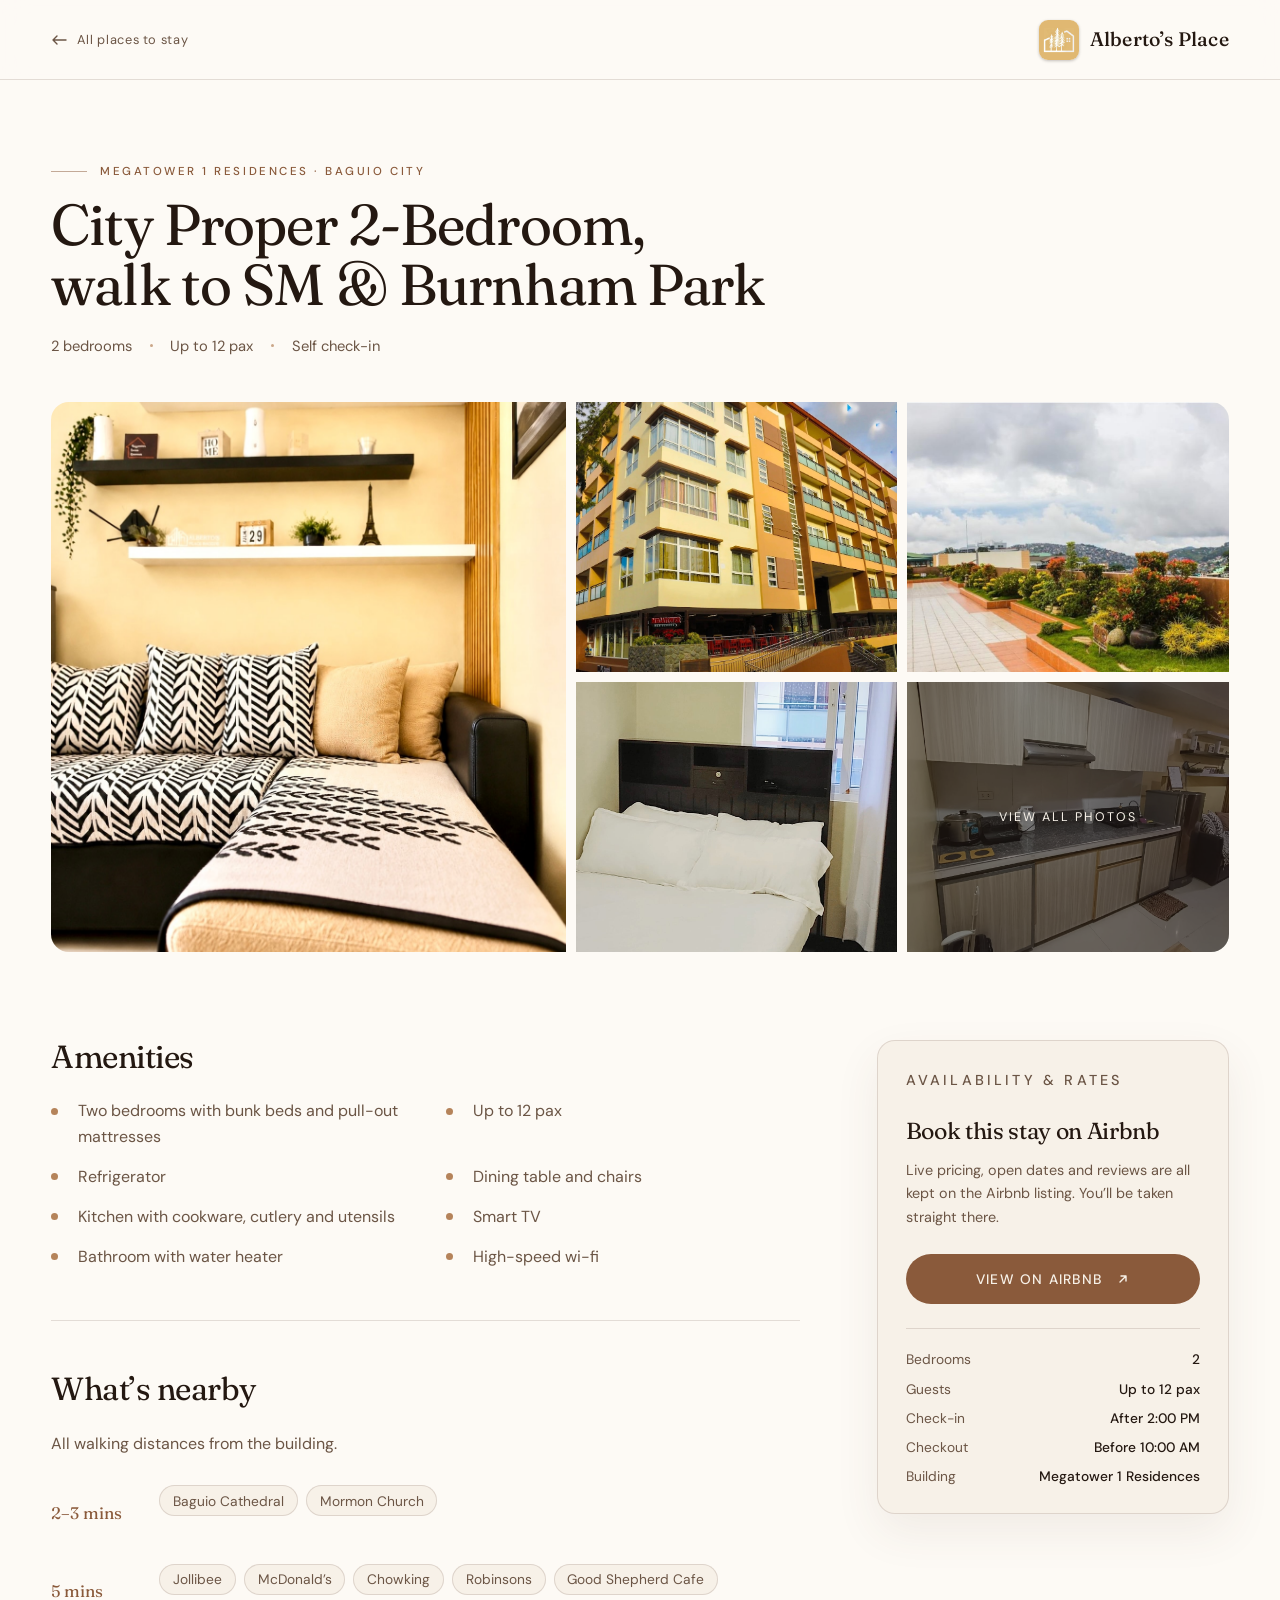
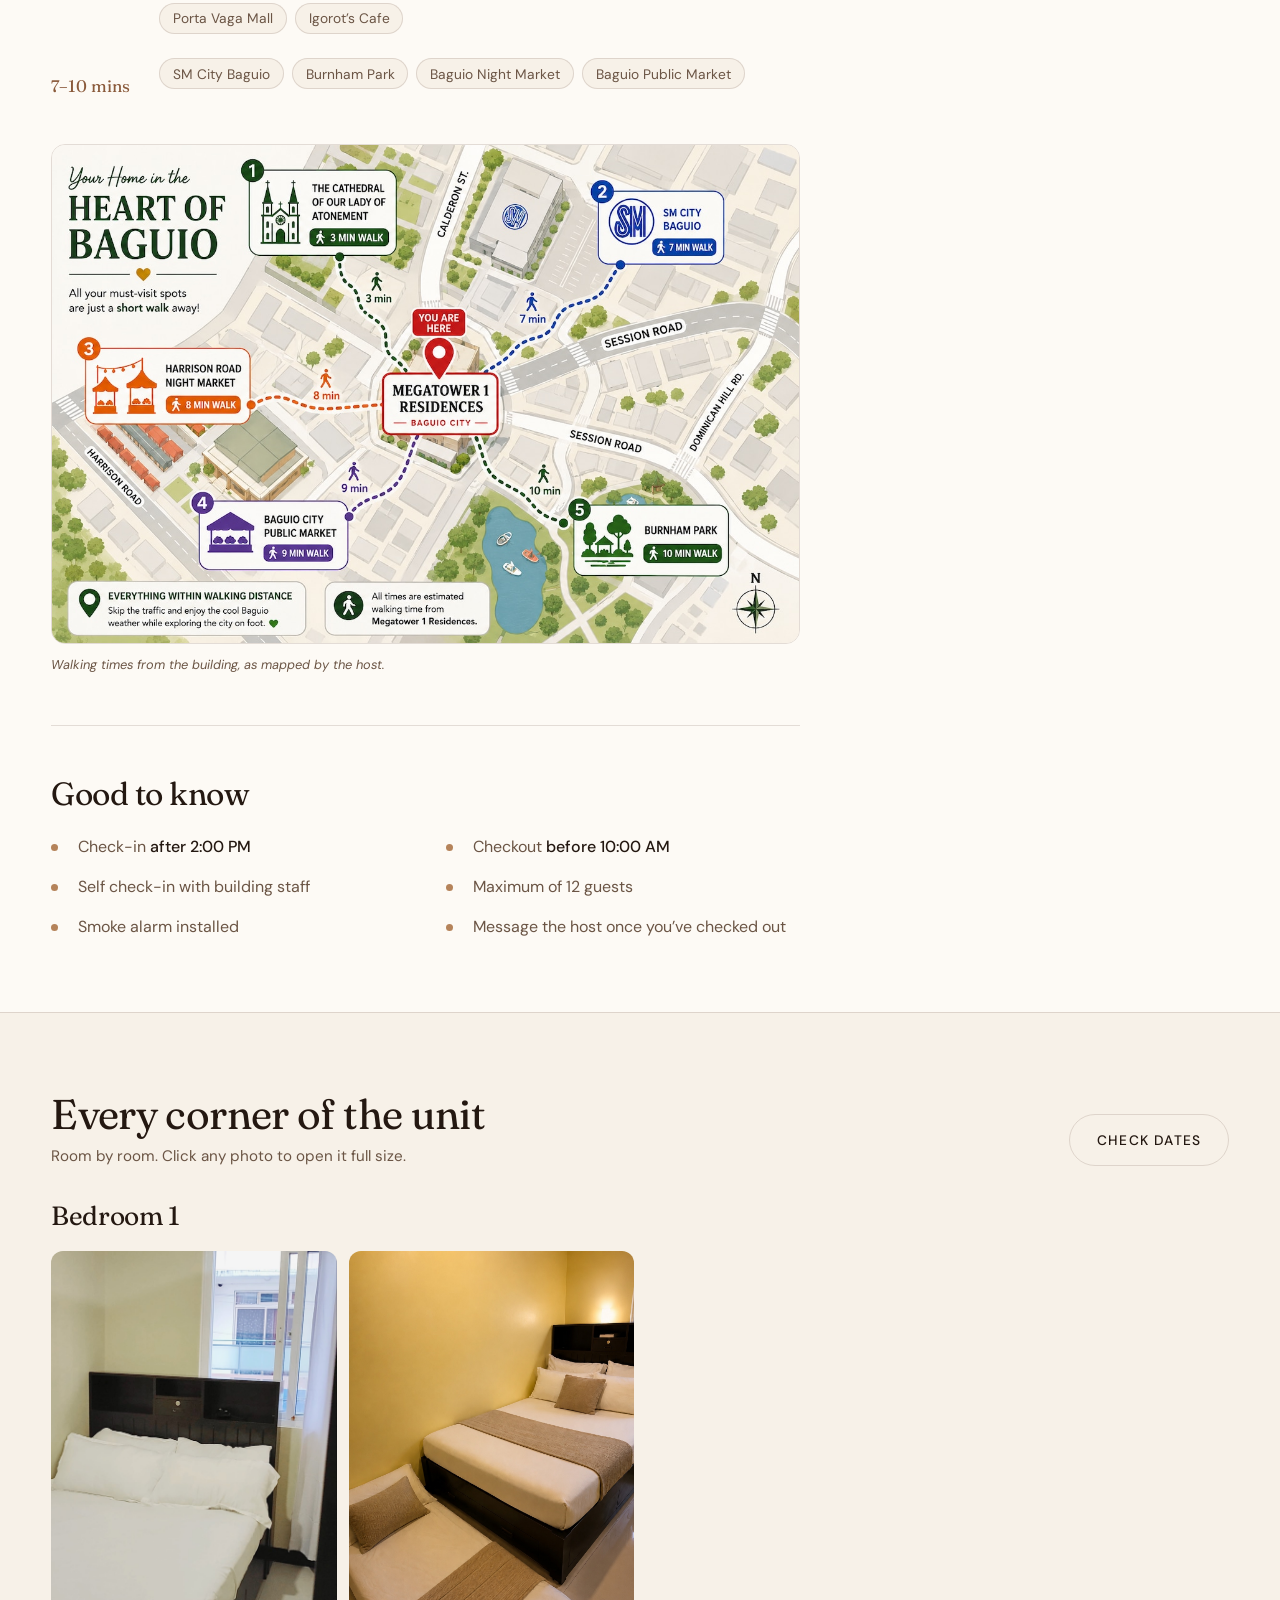
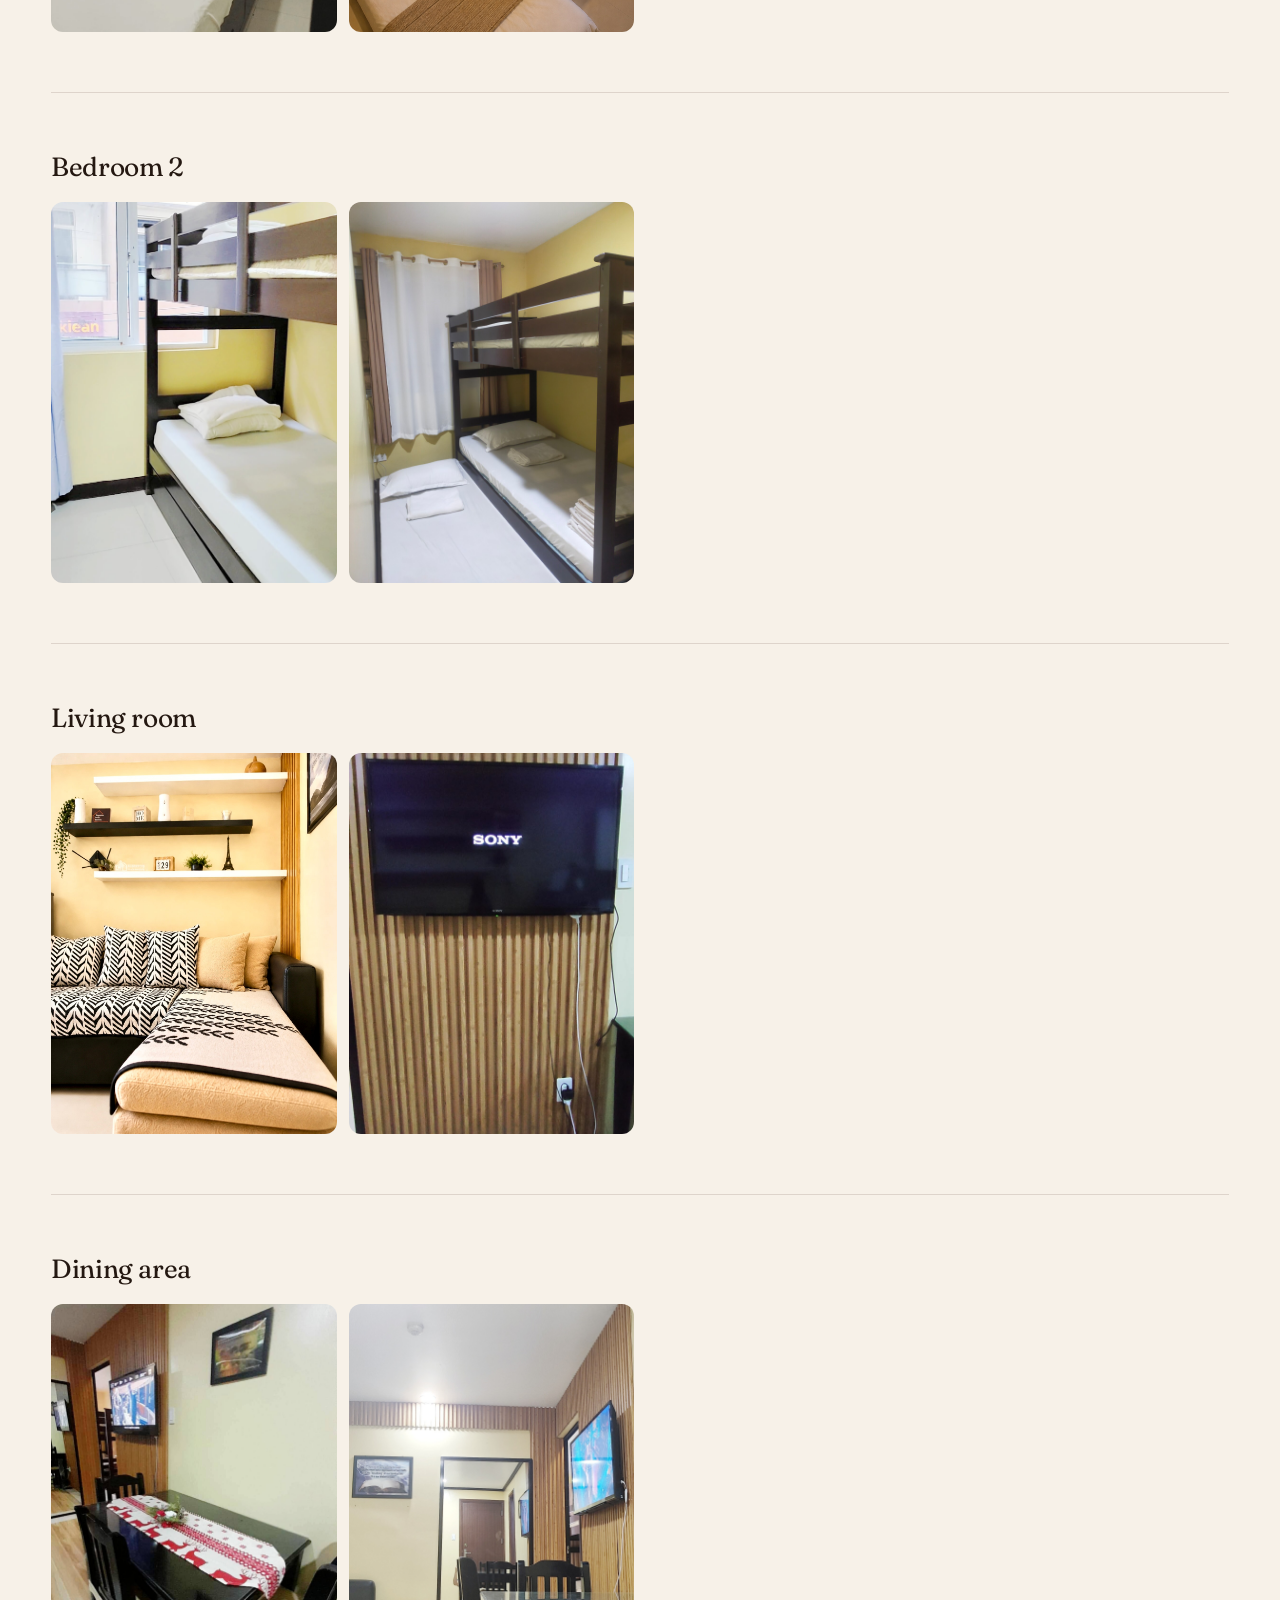
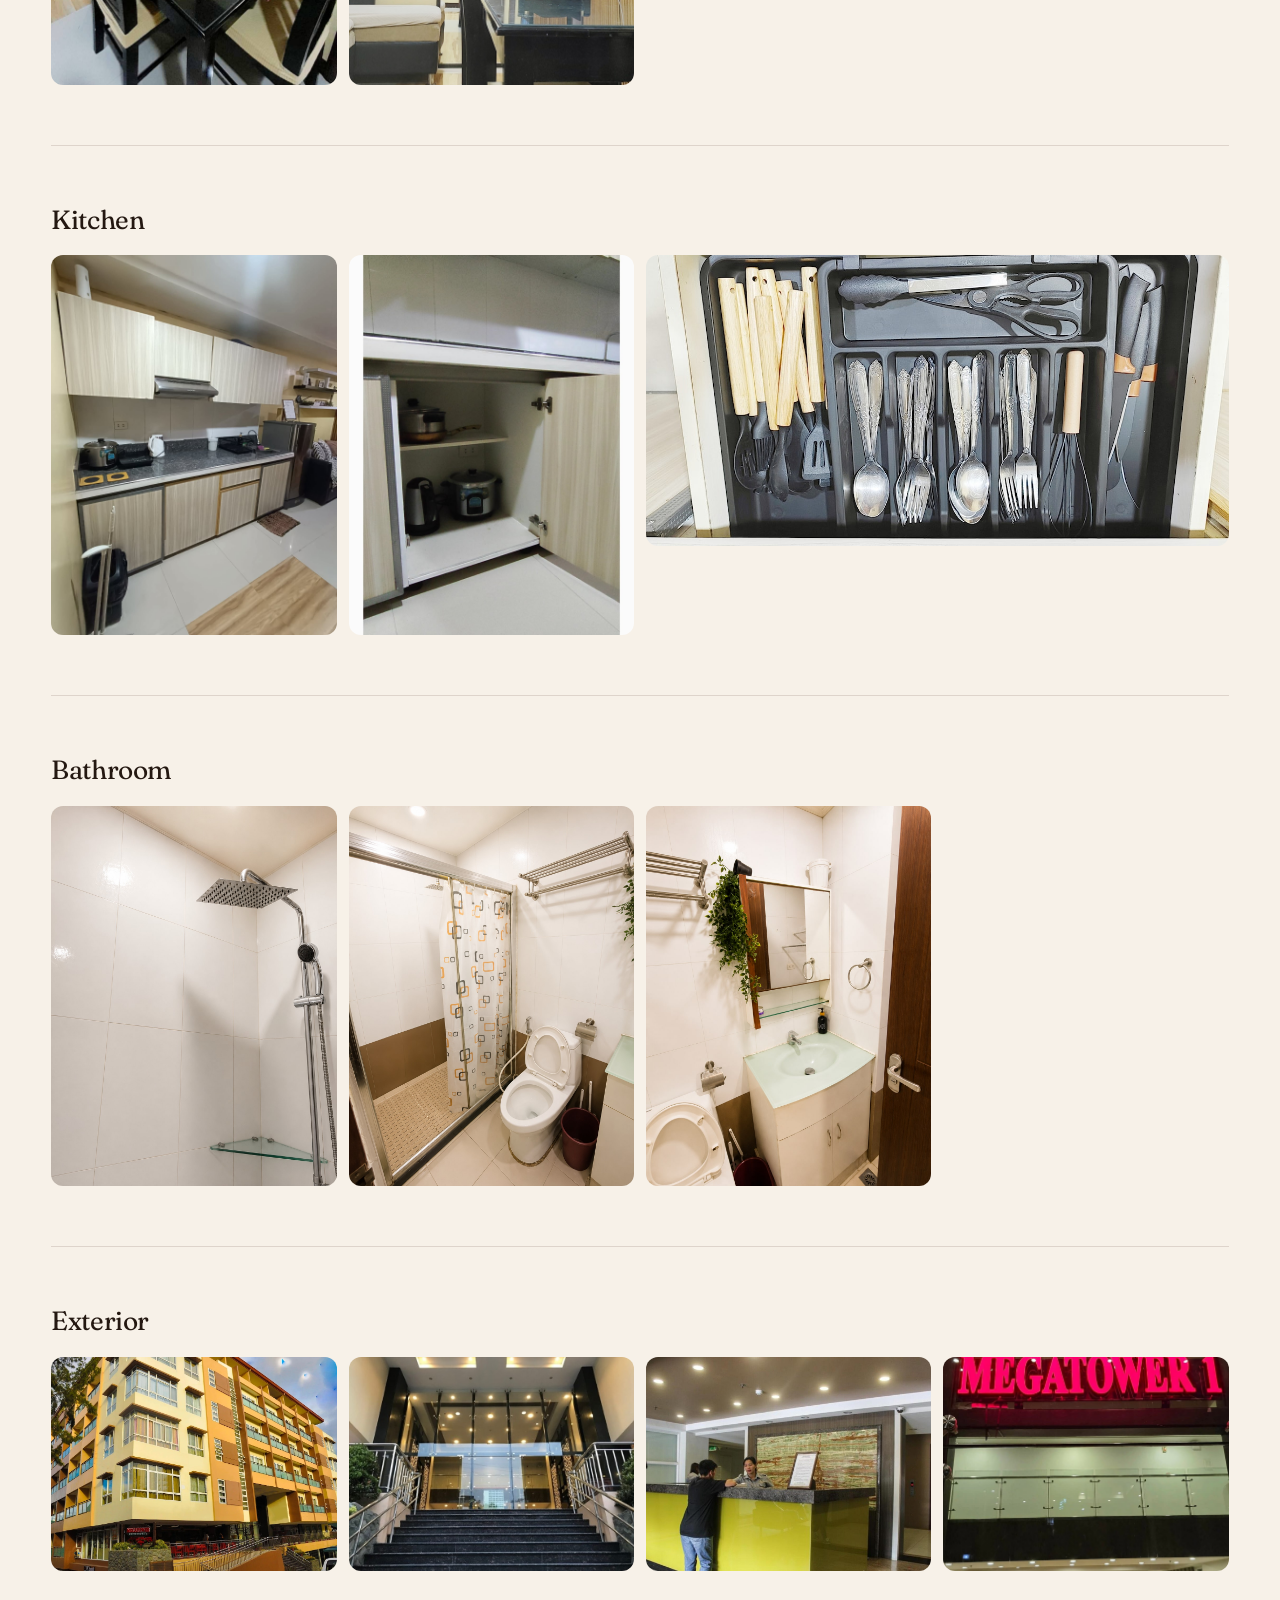
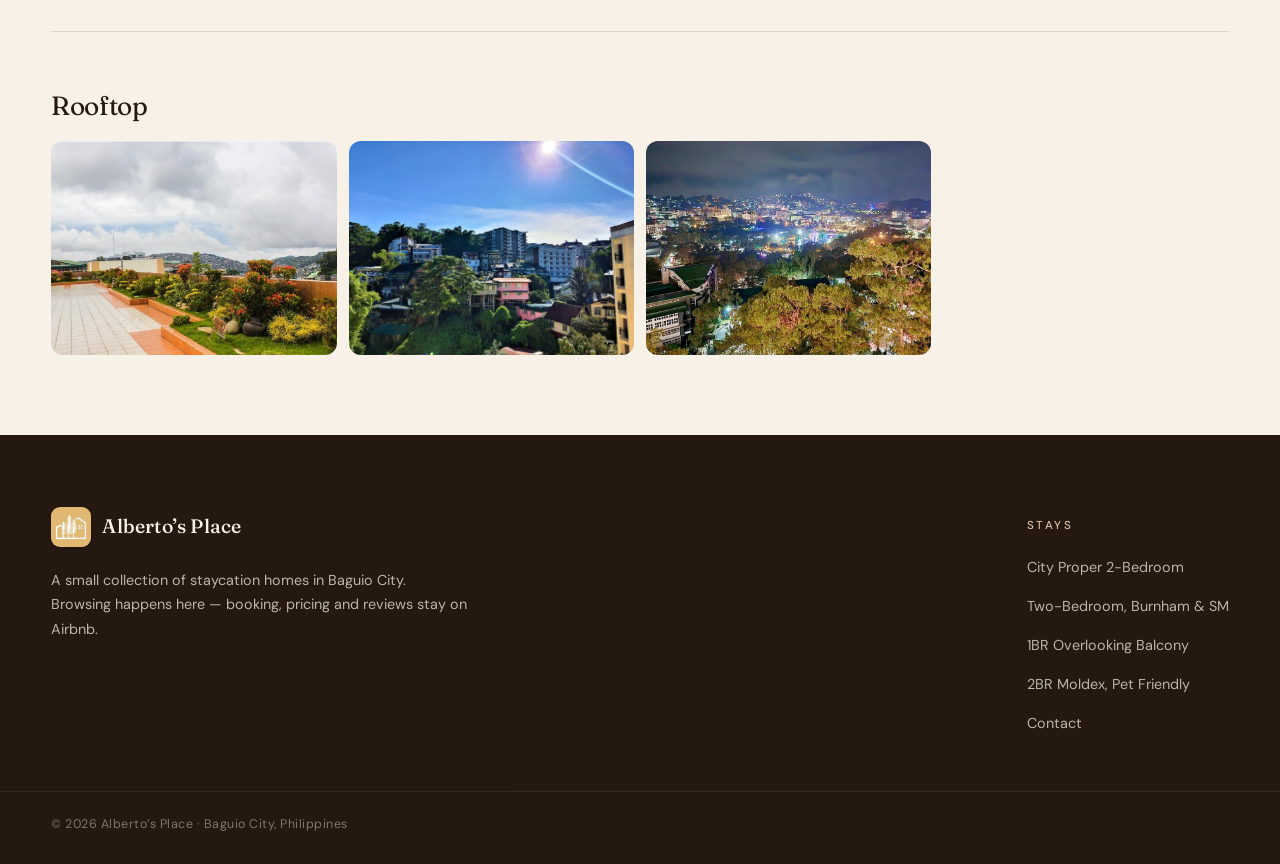
==== unit-1.html @ 6b71dd51 "Uniform review cards; drop all dates Masonry left every card a different height. Now a grid with gri" ====
<!DOCTYPE html>
<html lang="en">
<head>
<meta charset="utf-8">
<meta name="viewport" content="width=device-width, initial-scale=1">
<title>City Proper 2-Bedroom — Alberto's Place Baguio</title>
<meta name="description" content="A two-bedroom stay at Megatower 1 Residences, minutes from Session Road, SM Baguio and Burnham Park. Up to 12 pax.">
<link rel="icon" href="assets/img/favicon.png" type="image/png">

<link rel="preconnect" href="https://fonts.googleapis.com">
<link rel="preconnect" href="https://fonts.gstatic.com" crossorigin>
<link href="https://fonts.googleapis.com/css2?family=DM+Sans:opsz,wght@9..40,300;9..40,400;9..40,500&family=Fraunces:ital,opsz,wght@0,9..144,300;0,9..144,400;0,9..144,600;1,9..144,400&display=swap" rel="stylesheet">
<!-- ?v= is a cache buster — see the note in index.html. Bump both files
     together whenever style.css or main.js changes. -->
<link rel="stylesheet" href="assets/css/style.css?v=27">
</head>
<body data-unit="unit-1">

<a class="skip-link" href="#listingMain">Skip to content</a>

<nav class="listing-nav">
  <a class="back-link" href="index.html">
    <svg width="16" height="10" viewBox="0 0 16 10" fill="none" aria-hidden="true">
      <path d="M15 5H2M6 1L2 5l4 4" stroke="currentColor" stroke-width="1.4"
            stroke-linecap="round" stroke-linejoin="round"/>
    </svg>
    <span class="back-link__long">All places to stay</span>
    <span class="back-link__short">Back</span>
  </a>
  <a class="brand" href="index.html">
    <img class="brand__logo" src="assets/img/logo-tile.png" alt="">
    <span class="brand__name">Alberto&rsquo;s Place</span>
  </a>
</nav>

<main id="listingMain">

  <div class="wrap">

    <header class="listing-head">
      <p class="u-eyebrow listing-head__eyebrow">Megatower 1 Residences · Baguio City</p>
      <h1>City Proper 2-Bedroom, walk to SM &amp; Burnham Park</h1>
      <p class="listing-meta">
        <span>2 bedrooms</span><span class="dot"></span>
        <span>Up to 12 pax</span><span class="dot"></span>
        <span>Self check-in</span>
      </p>
    </header>

    <!-- Featured mosaic — each tile opens the lightbox at that photo -->
    <section class="mosaic" id="mosaic" aria-label="Featured photos">
      <button class="mosaic__item" type="button">
        <img src="images/unit-1-baguio/unit1-10.jpeg" alt="Sofa bed below floating shelves in the living area">
      </button>
      <button class="mosaic__item" type="button">
        <img src="images/unit-1-baguio/unit1-39.jpeg" alt="Megatower 1 Residences seen from the street">
      </button>
      <button class="mosaic__item" type="button">
        <img src="images/unit-1-baguio/unit1-33.jpeg" alt="Rooftop garden and paved deck looking over Baguio">
      </button>
      <button class="mosaic__item" type="button">
        <img src="images/unit-1-baguio/unit1-23.jpeg" alt="Double bed with a dark storage headboard beside a bright window">
      </button>
      <button class="mosaic__item" type="button">
        <img src="images/unit-1-baguio/unit1-16.jpeg" alt="Kitchen counter with rice cooker, kettle, hob and fridge">
        <span class="mosaic__more">View all photos</span>
      </button>
    </section>

    <div class="listing-grid">

      <div>

        <section class="section">
          <h2>Amenities</h2>
          <ul class="bullets bullets--two">
            <li>Two bedrooms with bunk beds and pull-out mattresses</li>
            <li>Up to 12 pax</li>
            <li>Refrigerator</li>
            <li>Dining table and chairs</li>
            <li>Kitchen with cookware, cutlery and utensils</li>
            <li>Smart TV</li>
            <li>Bathroom with water heater</li>
            <li>High-speed wi-fi</li>
          </ul>
        </section>

        <section class="section">
          <h2>What&rsquo;s nearby</h2>
          <p style="color:var(--ink-soft);line-height:1.7;margin:0 0 1.75rem">
            All walking distances from the building.
          </p>
          <div class="nearby">
            <div class="nearby__group">
              <p class="nearby__time">2&ndash;3 mins</p>
              <div class="nearby__places">
                <span>Baguio Cathedral</span><span>Mormon Church</span>
              </div>
            </div>
            <div class="nearby__group">
              <p class="nearby__time">5 mins</p>
              <div class="nearby__places">
                <span>Jollibee</span><span>McDonald&rsquo;s</span><span>Chowking</span>
                <span>Robinsons</span><span>Good Shepherd Cafe</span>
                <span>Porta Vaga Mall</span><span>Igorot&rsquo;s Cafe</span>
              </div>
            </div>
            <div class="nearby__group">
              <p class="nearby__time">7&ndash;10 mins</p>
              <div class="nearby__places">
                <span>SM City Baguio</span><span>Burnham Park</span>
                <span>Baguio Night Market</span><span>Baguio Public Market</span>
              </div>
            </div>
          </div>

          <figure class="map-figure">
            <button class="map-figure__btn" type="button"
                    data-lightbox-src="assets/img/megatower-walking-map.png"
                    data-lightbox-alt="Map of walking times from the building to nearby Baguio landmarks">
              <img src="assets/img/megatower-walking-map.png"
                   alt="Map of walking times from the building: 3 minutes to Baguio Cathedral, 7 to SM City Baguio, 8 to Harrison Road Night Market, 9 to Baguio City Public Market, 10 to Burnham Park">
            </button>
            <figcaption>Walking times from the building, as mapped by the host.</figcaption>
          </figure>
        </section>

        <section class="section">
          <h2>Good to know</h2>
          <ul class="bullets bullets--two">
            <li>Check-in <strong>after 2:00 PM</strong></li>
            <li>Checkout <strong>before 10:00 AM</strong></li>
            <li>Self check-in with building staff</li>
            <li>Maximum of 12 guests</li>
            <li>Smoke alarm installed</li>
            <li>Message the host once you&rsquo;ve checked out</li>
          </ul>
        </section>

      </div>

      <!-- Booking aside -->
      <aside class="booking">
        <p class="u-eyebrow booking__label">Availability &amp; rates</p>
        <h3>Book this stay on Airbnb</h3>
        <p>
          Live pricing, open dates and reviews are all kept on the Airbnb listing.
          You&rsquo;ll be taken straight there.
        </p>
        <a class="btn"
           href="https://www.airbnb.com/rooms/783732676902421888"
           target="_blank" rel="noopener">
          View on Airbnb
          <svg width="14" height="14" viewBox="0 0 14 14" fill="none" aria-hidden="true">
            <path d="M4 10L10 4M10 4H5M10 4v5" stroke="currentColor" stroke-width="1.4"
                  stroke-linecap="round" stroke-linejoin="round"/>
          </svg>
        </a>
        <ul class="booking__facts">
          <li><span>Bedrooms</span><strong>2</strong></li>
          <li><span>Guests</span><strong>Up to 12 pax</strong></li>
          <li><span>Check-in</span><strong>After 2:00 PM</strong></li>
          <li><span>Checkout</span><strong>Before 10:00 AM</strong></li>
          <li><span>Building</span><strong>Megatower 1 Residences</strong></li>
        </ul>
      </aside>

    </div>
  </div>

  <!-- Full gallery -->
  <section class="gallery-section">
    <div class="wrap">
      <div class="gallery-head">
        <div>
          <h2>Every corner of the unit</h2>
          <p>Room by room. Click any photo to open it full size.</p>
        </div>
        <a class="btn btn--ghost"
           href="https://www.airbnb.com/rooms/783732676902421888"
           target="_blank" rel="noopener">Check dates</a>
      </div>
      <div class="gallery" id="gallery"></div>
    </div>
  </section>

</main>

<footer class="footer">
  <div class="wrap footer__inner">
    <div>
      <a class="brand" href="index.html">
        <img class="brand__logo" src="assets/img/logo-tile.png" alt="">
        <span class="brand__name">Alberto&rsquo;s Place</span>
      </a>
      <p class="footer__note">
        A small collection of staycation homes in Baguio City. Browsing happens here —
        booking, pricing and reviews stay on Airbnb.
      </p>
    </div>
    <div>
      <p class="u-eyebrow" style="color:var(--sand);margin-bottom:0.9rem">Stays</p>
      <p class="footer__links" style="margin:0;font-size:0.9rem;line-height:1.6">
        <a href="unit-1.html">City Proper 2-Bedroom</a><br>
        <a href="unit-2.html">Two-Bedroom, Burnham &amp; SM</a><br>
        <a href="unit-3.html">1BR Overlooking Balcony</a><br>
        <a href="unit-4.html">2BR Moldex, Pet Friendly</a><br>
        <a href="index.html#contact">Contact</a>
      </p>
    </div>
  </div>
  <div class="wrap footer__bottom">
    &copy; <span id="year"></span> Alberto&rsquo;s Place · Baguio City, Philippines
  </div>
</footer>

<!-- Lightbox -->
<div class="lightbox" id="lightbox" role="dialog" aria-modal="true" aria-label="Photo viewer">
  <img id="lightboxImg" src="" alt="">
  <div class="lightbox__ui">
    <button class="lightbox__close" id="lbClose" aria-label="Close">&times;</button>
    <button class="lightbox__prev" id="lbPrev" aria-label="Previous photo">
      <svg width="18" height="12" viewBox="0 0 16 10" fill="none"><path d="M15 5H2M6 1L2 5l4 4" stroke="currentColor" stroke-width="1.4" stroke-linecap="round" stroke-linejoin="round"/></svg>
    </button>
    <button class="lightbox__next" id="lbNext" aria-label="Next photo">
      <svg width="18" height="12" viewBox="0 0 16 10" fill="none"><path d="M1 5h13M10 1l4 4-4 4" stroke="currentColor" stroke-width="1.4" stroke-linecap="round" stroke-linejoin="round"/></svg>
    </button>
    <p class="lightbox__count" id="lbCount"></p>
  </div>
</div>

<script src="assets/js/units.js?v=27"></script>
<script src="assets/js/main.js?v=27"></script>
</body>
</html>
---- assets/css/style.css ----
/* ============================================================
   TERRA STAYS — core stylesheet
   Palette: warm earth / brown aesthetic
   ============================================================ */

:root {
  /* Earth palette */
  --espresso: #241811;
  --bark:     #33241a;
  --walnut:   #5c4032;
  --clay:     #8a5a3b;
  --caramel:  #b5835a;
  --sand:     #d8bfa4;
  --oat:      #ead9c4;
  --cream:    #f7f1e8;
  --paper:    #fdfaf5;
  --moss:     #6e7357;
  --brand-tan: #e0b872;   /* sampled from the Alberto's Place mark */

  --ink:        var(--espresso);
  --ink-soft:   #6b5545;
  --rule:       rgba(92, 64, 50, 0.16);

  /* Type */
  --display: "Fraunces", "Iowan Old Style", Georgia, serif;
  --body:    "DM Sans", -apple-system, BlinkMacSystemFont, "Segoe UI", sans-serif;

  /* Motion */
  --ease-out: cubic-bezier(0.22, 1, 0.36, 1);
  --ease-soft: cubic-bezier(0.4, 0, 0.2, 1);

  /* Layout */
  --gutter: clamp(1.25rem, 4vw, 4rem);
  --maxw: 1400px;
}

*, *::before, *::after { box-sizing: border-box; }

/* several components set an explicit display, which would otherwise beat the
   UA rule for [hidden] */
[hidden] { display: none !important; }

html { scroll-behavior: smooth; }

body {
  margin: 0;
  font-family: var(--body);
  background: var(--paper);
  color: var(--ink);
  -webkit-font-smoothing: antialiased;
  text-rendering: optimizeLegibility;
}

img { display: block; max-width: 100%; }

a { color: inherit; text-decoration: none; }

button { font: inherit; color: inherit; }

/* Keyboard focus has to stay visible everywhere. Anything below that hides an
   outline must put back an equally clear indicator. */
:where(a, button, [tabindex]):focus-visible {
  outline: 2px solid var(--brand-tan);
  outline-offset: 3px;
  border-radius: 3px;
}

.skip-link {
  position: absolute;
  left: -9999px;
  top: 0;
  z-index: 200;
}

.skip-link:focus {
  left: 1rem;
  top: 1rem;
  padding: 0.8rem 1.25rem;
  border-radius: 999px;
  background: var(--cream);
  color: var(--ink);
  font-size: 0.85rem;
}

h1, h2, h3, h4 {
  font-family: var(--display);
  font-weight: 400;
  font-variation-settings: "SOFT" 30, "WONK" 1;
  letter-spacing: -0.015em;
  margin: 0;
  line-height: 1.05;
}

.u-eyebrow {
  font-size: 0.72rem;
  letter-spacing: 0.22em;
  text-transform: uppercase;
  font-weight: 500;
}

/* Film grain overlay, used on dark photographic surfaces */
.grain::after {
  content: "";
  position: absolute;
  inset: 0;
  pointer-events: none;
  opacity: 0.16;
  mix-blend-mode: overlay;
  background-image: url("data:image/svg+xml,%3Csvg xmlns='http://www.w3.org/2000/svg' width='140' height='140'%3E%3Cfilter id='n'%3E%3CfeTurbulence type='fractalNoise' baseFrequency='0.85' numOctaves='3'/%3E%3C/filter%3E%3Crect width='140' height='140' filter='url(%23n)' opacity='0.5'/%3E%3C/svg%3E");
}

/* ============================================================
   HERO — "window into the stay"
   ============================================================ */

.hero {
  position: relative;
  min-height: 100svh;
  display: flex;
  flex-direction: column;
  overflow: hidden;
  background: var(--espresso);
  isolation: isolate;
}

/* Stacked background layers. The base sits underneath; the reveal
   layer holds the unit's own photo and fades + zooms in on hover,
   so the thumbnail reads as a window opening onto the full scene. */
.hero__layer {
  position: absolute;
  inset: -6%;                    /* bleed, so scaling never shows an edge */
  background-size: cover;
  background-position: center;
  z-index: 0;
  will-change: transform, opacity;
}

.hero__layer--base {
  transform: scale(1.04);
  transition: transform 1600ms var(--ease-out), filter 900ms var(--ease-soft);
}

/* Visibility is driven by JS rather than by .is-peeking, because two of these
   alternate to cross-fade one unit into the next. The long transform makes a
   slow push-in that runs for the whole time a unit is on screen. */
.hero__layer--reveal {
  opacity: 0;
  transform: scale(1.02);
  transition:
    opacity 700ms var(--ease-soft),
    transform 3500ms linear;
}

.hero__layer--reveal.is-on { opacity: 1; transform: scale(1.14); }

/* Warm scrim: pushes every photo toward the brown palette and keeps
   text legible over phone-camera shots. */
.hero__scrim {
  position: absolute;
  inset: 0;
  z-index: 1;
  background:
    linear-gradient(to right,
      rgba(28, 18, 12, 0.88) 0%,
      rgba(36, 24, 17, 0.62) 42%,
      rgba(36, 24, 17, 0.28) 72%,
      rgba(36, 24, 17, 0.55) 100%),
    linear-gradient(to top,
      rgba(28, 18, 12, 0.85) 0%,
      rgba(28, 18, 12, 0.10) 45%,
      rgba(28, 18, 12, 0.45) 100%),
    radial-gradient(120% 90% at 20% 40%, rgba(138, 90, 59, 0.30), transparent 60%);
  transition: opacity 900ms var(--ease-soft);
}

/* Peeking state — set while the card is hovered/focused.
   The scrim deliberately stays at full strength: the reveal comes from
   the image swap and the slow push-in, not from lifting the shade off
   the headline. */
.hero.is-peeking .hero__layer--base { transform: scale(1.1); filter: blur(2px); }

/* Stated explicitly rather than via :not() — the nav has to out-stack the hero
   body so the open menu panel isn't painted behind the headline. */
.hero > .nav,
.hero > .hero__body { position: relative; }
.hero > .hero__body { z-index: 2; }
.hero > .nav        { z-index: 3; }

/* ---------- Nav ---------- */

.nav {
  display: flex;
  align-items: center;
  justify-content: space-between;
  gap: 2rem;
  padding: 1.6rem var(--gutter);
  color: var(--cream);
}

.brand {
  display: inline-flex;
  align-items: center;
  gap: 0.7rem;
}

.brand__logo {
  width: 2.5rem;
  height: 2.5rem;
  border-radius: 9px;
  flex: none;
  box-shadow: 0 1px 3px rgba(20, 12, 7, 0.25);
}

.brand__name {
  font-family: var(--display);
  font-size: 1.22rem;
  font-weight: 500;
  letter-spacing: 0.01em;
  line-height: 1;
  white-space: nowrap;
}

.nav__links {
  display: flex;
  align-items: center;
  gap: 1.75rem;
  font-size: 0.85rem;
  letter-spacing: 0.04em;
}

.nav__link {
  position: relative;
  display: inline-flex;
  align-items: center;
  /* padded to a 44px tap target without changing the visual rhythm */
  padding: 0.75rem 0;
  opacity: 0.82;
  transition: opacity 250ms var(--ease-soft);
}

.nav__link::after {
  content: "";
  position: absolute;
  left: 0; bottom: 0.55rem;
  width: 100%;
  height: 1px;
  background: var(--sand);
  transform: scaleX(0);
  transform-origin: left;
  transition: transform 400ms var(--ease-out);
}

a.nav__link:hover { opacity: 1; }
a.nav__link:hover::after,
.nav__link[aria-current="page"]::after { transform: scaleX(1); }

.nav__link[aria-current="page"] { opacity: 1; }

/* ---------- Menu toggle (small screens only) ---------- */

.nav__toggle {
  display: none;
  width: 44px;
  height: 44px;
  padding: 0;
  border: 1px solid rgba(247, 241, 232, 0.28);
  border-radius: 999px;
  background: rgba(28, 18, 12, 0.35);
  color: var(--cream);
  cursor: pointer;
  place-items: center;
  backdrop-filter: blur(6px);
}

.nav__toggle span {
  position: relative;
  display: block;
  width: 16px;
  height: 1.5px;
  background: currentColor;
  transition: transform 300ms var(--ease-out), opacity 200ms var(--ease-soft);
}

.nav__toggle span::before,
.nav__toggle span::after {
  content: "";
  position: absolute;
  left: 0;
  width: 16px;
  height: 1.5px;
  background: currentColor;
  transition: transform 300ms var(--ease-out);
}

.nav__toggle span::before { top: -5px; }
.nav__toggle span::after  { top: 5px; }

.nav__toggle[aria-expanded="true"] span { transform: rotate(45deg); }
.nav__toggle[aria-expanded="true"] span::before { transform: translateY(5px) rotate(-90deg); }
.nav__toggle[aria-expanded="true"] span::after  { opacity: 0; transform: translateY(-5px); }

/* ---------- Hero body ---------- */

.hero__body {
  flex: 1;
  display: grid;
  grid-template-columns: minmax(min(26rem, 100%), 1fr) minmax(0, auto);
  align-items: end;
  gap: clamp(2rem, 6vw, 6rem);
  padding: 0 var(--gutter) clamp(2.5rem, 6vh, 4.5rem);
}

/* Without this the rail's intrinsic width props the whole grid open and
   pushes the headline off-screen on narrow viewports. */
.hero__body > * { min-width: 0; }

.hero__copy { max-width: 34rem; color: var(--cream); }

.hero__eyebrow {
  color: var(--sand);
  margin-bottom: 1.4rem;
  display: flex;
  align-items: center;
  gap: 0.85rem;
}

.hero__eyebrow::before {
  content: "";
  width: 2.5rem;
  height: 1px;
  background: currentColor;
  opacity: 0.6;
}

.hero__title {
  font-size: clamp(2.1rem, 4.2vw, 3.9rem);
  line-height: 1.08;
  margin-bottom: 1.5rem;
  /* Both lines sand, no white split — the contrast comes from weight and
     italic instead of a color change. */
  color: var(--sand);
  font-weight: 600;
  font-variation-settings: "SOFT" 40, "WONK" 1;
}

.hero__title em {
  display: block;
  font-style: italic;
  font-weight: 400;
  font-variation-settings: "SOFT" 65, "WONK" 1;
  opacity: 0.92;
}

.hero__lede {
  font-size: clamp(0.98rem, 1.3vw, 1.1rem);
  line-height: 1.65;
  color: rgba(247, 241, 232, 0.78);
  max-width: 30rem;
  margin: 0 0 2.25rem;
}

/* ---------- Button ---------- */

.btn {
  --btn-bg: var(--clay);
  --btn-fg: var(--cream);
  display: inline-flex;
  align-items: center;
  gap: 0.85rem;
  padding: 1rem 1.65rem;
  border: 0;
  border-radius: 999px;
  background: var(--btn-bg);
  color: var(--btn-fg);
  font-family: var(--body);
  font-size: 0.86rem;
  font-weight: 500;
  letter-spacing: 0.09em;
  text-transform: uppercase;
  cursor: pointer;
  transition: background 350ms var(--ease-soft), transform 350ms var(--ease-out);
}

.btn:hover { background: var(--caramel); transform: translateY(-2px); }

.btn svg { transition: transform 400ms var(--ease-out); }
.btn:hover svg { transform: translateX(4px); }

.btn--ghost {
  --btn-bg: transparent;
  --btn-fg: var(--ink);
  border: 1px solid var(--rule);
}
.btn--ghost:hover { --btn-bg: var(--oat); }

/* ============================================================
   THE WINDOW CARD
   The thumbnail shows an oversized crop of the unit's photo, so it
   reads as a small aperture cut into the scene behind it.
   ============================================================ */

.window-rail {
  display: flex;
  align-items: flex-end;
  gap: 1.25rem;
  /* Scrolls at any width. With four cards the rail's natural width was
     squeezing the headline column down to ~140px, so it wrapped one word
     per line — the rail has to give, not the copy. */
  max-width: 100%;
  overflow-x: auto;
  scrollbar-width: none;
  scroll-snap-type: x mandatory;
  scroll-padding-left: 0;
}
.window-rail::-webkit-scrollbar { display: none; }
.window-card { scroll-snap-align: start; }

.window-card {
  position: relative;
  display: block;
  width: clamp(160px, 14vw, 215px);
  min-width: 124px;
  aspect-ratio: 3 / 4;
  border-radius: 14px;
  overflow: hidden;
  cursor: pointer;
  background: var(--bark);
  box-shadow:
    0 2px 6px rgba(20, 12, 7, 0.30),
    0 18px 45px rgba(20, 12, 7, 0.45);
  transition:
    transform 700ms var(--ease-out),
    box-shadow 700ms var(--ease-out);
}

/* thin inner bevel — makes it feel cut, not pasted on */
.window-card.is-showing::after {
  border-color: rgba(224, 184, 114, 0.85);
  box-shadow: inset 0 0 40px rgba(20, 12, 7, 0.35),
              0 0 0 1px rgba(224, 184, 114, 0.35);
}

.window-card::after {
  content: "";
  position: absolute;
  inset: 0;
  border-radius: inherit;
  border: 1px solid rgba(247, 241, 232, 0.22);
  box-shadow: inset 0 0 40px rgba(20, 12, 7, 0.35);
  pointer-events: none;
  z-index: 3;
}

.window-card__img {
  position: absolute;
  inset: 0;
  width: 100%;
  height: 100%;
  object-fit: cover;
  /* oversized on purpose: you're seeing a slice of a bigger scene */
  transform: scale(1.45);
  transition: transform 1400ms var(--ease-out);
  z-index: 1;
}

.window-card__veil {
  position: absolute;
  inset: 0;
  z-index: 2;
  /* Reaches high enough that the label always lands on a dark base,
     even when the title wraps to two lines on a narrow card. */
  background: linear-gradient(to top,
    rgba(24, 15, 10, 0.92) 0%,
    rgba(24, 15, 10, 0.78) 22%,
    rgba(24, 15, 10, 0.30) 48%,
    rgba(24, 15, 10, 0) 78%);
  transition: opacity 700ms var(--ease-soft);
}

.window-card__label {
  position: absolute;
  left: 0; right: 0; bottom: 0;
  z-index: 4;
  padding: 1.1rem 1.15rem;
  color: var(--cream);
}

.window-card__place {
  display: block;
  font-size: 0.62rem;
  letter-spacing: 0.2em;
  text-transform: uppercase;
  color: var(--sand);
  margin-bottom: 0.45rem;
}

.window-card__name {
  display: block;
  font-family: var(--display);
  font-size: 1.05rem;
  line-height: 1.25;
}

.window-card__note {
  display: block;
  margin-top: 0.4rem;
  font-size: 0.76rem;
  line-height: 1.4;
  color: rgba(247, 241, 232, 0.72);
}

/* On hover the crop eases back toward 1:1 — the window "opens" and
   matches the full-bleed scene now showing behind it. */
.window-card:hover,
.window-card:focus-visible {
  transform: translateY(-10px);
  box-shadow:
    0 4px 10px rgba(20, 12, 7, 0.35),
    0 30px 70px rgba(20, 12, 7, 0.55);
}

/* The crop eases open a little, but stays tighter than the scene behind
   it — otherwise the card stops reading as an aperture and starts
   competing with the background. */
.window-card:hover .window-card__img,
.window-card:focus-visible .window-card__img { transform: scale(1.28); }

.window-card:hover .window-card__veil,
.window-card:focus-visible .window-card__veil { opacity: 0.8; }

/* Ghost slots standing in for the five stays still to come */
.window-slot {
  width: clamp(160px, 14vw, 215px);
  min-width: 124px;
  aspect-ratio: 3 / 4;
  border-radius: 14px;
  border: 1px dashed rgba(247, 241, 232, 0.22);
  display: grid;
  place-items: center;
  color: rgba(247, 241, 232, 0.42);
  font-size: 0.68rem;
  letter-spacing: 0.18em;
  text-transform: uppercase;
}

.hero__hint {
  margin-top: 1.1rem;
  font-size: 0.72rem;
  letter-spacing: 0.16em;
  text-transform: uppercase;
  color: rgba(247, 241, 232, 0.66);
  text-align: right;
}

/* "Hover" means nothing on a touch screen */
[data-pointer="coarse"] { display: none; }

@media (hover: none) {
  [data-pointer="fine"]   { display: none; }
  [data-pointer="coarse"] { display: inline; }
}

/* Click-through transition: the window swallows the page */
body.is-entering .hero__layer--reveal.is-on { transform: scale(1.4); }
body.is-entering .hero__body,
body.is-entering .nav { opacity: 0; transform: translateY(-8px); }
body.is-entering .hero__body,
body.is-entering .nav {
  transition: opacity 450ms var(--ease-soft), transform 450ms var(--ease-soft);
}

/* ============================================================
   LISTING PAGE
   ============================================================ */

.listing-nav {
  position: sticky;
  top: 0;
  z-index: 40;
  display: flex;
  align-items: center;
  justify-content: space-between;
  gap: 2rem;
  padding: 1.1rem var(--gutter);
  background: rgba(253, 250, 245, 0.86);
  backdrop-filter: blur(14px);
  border-bottom: 1px solid var(--rule);
  color: var(--ink);
}


.back-link {
  display: inline-flex;
  align-items: center;
  gap: 0.6rem;
  min-height: 44px;
  padding-right: 0.5rem;
  font-size: 0.8rem;
  letter-spacing: 0.05em;
  color: var(--ink-soft);
  transition: color 250ms var(--ease-soft);
}

.back-link__long  { white-space: nowrap; }
.back-link__short { display: none; }
.back-link:hover { color: var(--clay); }
.back-link svg { transition: transform 350ms var(--ease-out); }
.back-link:hover svg { transform: translateX(-4px); }

.wrap {
  max-width: var(--maxw);
  margin: 0 auto;
  padding: 0 var(--gutter);
}

/* ---------- Listing header ---------- */

.listing-head { padding: clamp(2.5rem, 6vw, 4.5rem) 0 2rem; }

.listing-head__eyebrow {
  color: var(--clay);
  margin-bottom: 1rem;
  display: flex;
  align-items: center;
  gap: 0.8rem;
}
.listing-head__eyebrow::before {
  content: "";
  width: 2.25rem; height: 1px;
  background: currentColor; opacity: 0.5;
}

.listing-head h1 {
  font-size: clamp(2.2rem, 5vw, 3.6rem);
  max-width: 20ch;
  margin-bottom: 1.25rem;
}

.listing-meta {
  display: flex;
  flex-wrap: wrap;
  align-items: center;
  gap: 0.65rem 1.1rem;
  color: var(--ink-soft);
  font-size: 0.92rem;
}

.listing-meta span { display: inline-flex; align-items: center; gap: 0.45rem; }

.listing-meta .dot {
  width: 3px; height: 3px;
  border-radius: 50%;
  background: var(--caramel);
  opacity: 0.7;
}

/* ---------- Photo mosaic ---------- */

.mosaic {
  display: grid;
  grid-template-columns: 1.6fr 1fr 1fr;
  grid-template-rows: repeat(2, minmax(140px, 30vh));
  gap: 10px;
  border-radius: 18px;
  overflow: hidden;
  margin-bottom: 1rem;
}

.mosaic__item {
  position: relative;
  display: block;
  margin: 0;
  padding: 0;
  border: 0;
  overflow: hidden;
  background: var(--oat);
  cursor: zoom-in;
}

.mosaic__item:first-child { grid-row: span 2; }

.mosaic img {
  width: 100%;
  height: 100%;
  object-fit: cover;
  transition: transform 1200ms var(--ease-out), filter 600ms var(--ease-soft);
}

.mosaic__item:hover img { transform: scale(1.06); filter: saturate(1.08); }

/* the outline would be clipped by the tile's own overflow */
.mosaic__item:focus-visible { outline-offset: -3px; }

.mosaic__more {
  position: absolute;
  inset: 0;
  display: grid;
  place-items: center;
  background: rgba(36, 24, 17, 0.55);
  color: var(--cream);
  font-size: 0.78rem;
  letter-spacing: 0.16em;
  text-transform: uppercase;
  transition: background 350ms var(--ease-soft);
}
.mosaic__item:hover .mosaic__more { background: rgba(36, 24, 17, 0.42); }

/* ---------- Two-column content ---------- */

.listing-grid {
  display: grid;
  grid-template-columns: minmax(0, 1fr) minmax(0, 22rem);
  gap: clamp(2rem, 6vw, 5rem);
  align-items: start;
  padding: clamp(2.5rem, 6vw, 4.5rem) 0;
}

.section + .section {
  margin-top: clamp(2.25rem, 4vw, 3.25rem);
  padding-top: clamp(2.25rem, 4vw, 3.25rem);
  border-top: 1px solid var(--rule);
}

.section h2 {
  font-size: clamp(1.5rem, 2.6vw, 2rem);
  margin-bottom: 1.5rem;
}

/* ---------- Bullet lists ---------- */

.bullets {
  list-style: none;
  margin: 0;
  padding: 0;
  display: grid;
  gap: 0.9rem;
}

/* min() keeps the track from demanding 20rem on a viewport narrower than that,
   which otherwise props the whole page open past the screen edge */
.bullets--two {
  grid-template-columns: repeat(auto-fit, minmax(min(20rem, 100%), 1fr));
  gap: 0.9rem 2.5rem;
}

.bullets li {
  position: relative;
  padding-left: 1.7rem;
  line-height: 1.6;
  color: var(--ink-soft);
}

.bullets li::before {
  content: "";
  position: absolute;
  left: 0;
  top: 0.62em;
  width: 7px; height: 7px;
  border-radius: 50%;
  background: var(--caramel);
}

.bullets strong { color: var(--ink); font-weight: 500; }

/* Distance list — for the "what's nearby" walk times */
.nearby { display: grid; gap: 1.5rem; }

.nearby__group {
  display: grid;
  grid-template-columns: 5.5rem minmax(0, 1fr);
  gap: 1.25rem;
  align-items: start;
}

.nearby__time {
  font-family: var(--display);
  font-size: 1.05rem;
  color: var(--clay);
  padding-top: 0.05em;
  white-space: nowrap;
}

.nearby__places {
  display: flex;
  flex-wrap: wrap;
  gap: 0.5rem;
}

.nearby__places span {
  padding: 0.35rem 0.8rem;
  border-radius: 999px;
  background: var(--cream);
  border: 1px solid var(--rule);
  font-size: 0.86rem;
  color: var(--ink-soft);
}

.map-figure { margin: 2rem 0 0; }
.map-figure__btn {
  display: block;
  width: 100%;
  padding: 0;
  border: 0;
  background: none;
  cursor: zoom-in;
}
.map-figure img { width: 100%; border-radius: 14px; border: 1px solid var(--rule); }
.map-figure figcaption {
  margin-top: 0.75rem;
  font-size: 0.8rem;
  color: var(--ink-soft);
  font-style: italic;
}

/* ---------- Booking aside ---------- */

.booking {
  position: sticky;
  top: 5.5rem;
  padding: 1.75rem;
  border-radius: 18px;
  background: var(--cream);
  border: 1px solid var(--rule);
  box-shadow: 0 18px 45px rgba(92, 64, 50, 0.08);
}

.booking__label {
  color: var(--clay);
  margin-bottom: 0.9rem;
}

.booking h3 {
  font-size: 1.45rem;
  line-height: 1.2;
  margin-bottom: 0.85rem;
}

.booking p {
  font-size: 0.9rem;
  line-height: 1.65;
  color: var(--ink-soft);
  margin: 0 0 1.5rem;
}

.booking .btn { width: 100%; justify-content: center; }

/* Two ways to book the same place — stacked, primary first */
.booking__options { display: grid; gap: 0.6rem; }

.booking__facts {
  list-style: none;
  margin: 1.5rem 0 0;
  padding: 1.35rem 0 0;
  border-top: 1px solid var(--rule);
  display: grid;
  gap: 0.7rem;
  font-size: 0.86rem;
  color: var(--ink-soft);
}

.booking__facts li { display: flex; justify-content: space-between; gap: 1rem; }
.booking__facts strong { font-weight: 500; color: var(--ink); text-align: right; }

/* ---------- Full gallery ---------- */

.gallery-section {
  background: var(--cream);
  border-top: 1px solid var(--rule);
  padding: clamp(3rem, 7vw, 5rem) 0;
}

.gallery-head {
  display: flex;
  flex-wrap: wrap;
  align-items: end;
  justify-content: space-between;
  gap: 1.5rem;
  margin-bottom: 2.25rem;
}

.gallery-head h2 { font-size: clamp(1.75rem, 3.4vw, 2.6rem); }

.gallery-head p { margin: 0.6rem 0 0; color: var(--ink-soft); font-size: 0.95rem; }

/* ---------- Rooms ---------- */

.room + .room {
  margin-top: clamp(2.5rem, 5vw, 3.75rem);
  padding-top: clamp(2.5rem, 5vw, 3.75rem);
  border-top: 1px solid var(--rule);
}

.room__head {
  display: flex;
  align-items: baseline;
  gap: 1rem;
  margin-bottom: 1.35rem;
}

.room__title {
  font-family: var(--display);
  font-size: clamp(1.25rem, 2.2vw, 1.65rem);
  font-weight: 400;
  margin: 0;
}

/* Fixed column count rather than auto-fit: with auto-fit, a two-photo room
   stretches its tiles to half the page while a four-photo room stays small,
   and the sections stop reading as one gallery. Fixed tracks keep every tile
   the same size down the page. The 4:3 ratio does the same job for the mix of
   portrait and landscape sources. */
.room__grid {
  display: grid;
  grid-template-columns: repeat(4, minmax(0, 1fr));
  gap: 12px;
}

.room__grid .gallery__item { margin: 0; }

.room__grid--portrait  .gallery__item { aspect-ratio: 3 / 4; }
.room__grid--landscape .gallery__item { aspect-ratio: 4 / 3; }

/* A photo far wider than its room's tile gets a double-width slot instead
   of being cropped down to a sliver of itself. */
.room__grid .gallery__item--wide {
  grid-column: span 2;
  aspect-ratio: 2 / 1;
}

/* Portrait tiles, because the source photos are overwhelmingly portrait.
   A landscape tile left big empty margins around them; matching the tile to
   the photo means `cover` fills it edge to edge with only a light crop, and
   no filler behind. */
.room__grid .gallery__item img {
  height: 100%;
  object-fit: cover;
}

/* No multi-column here any more — #gallery holds .room sections, and a
   `columns` value would slice each room into a narrow strip. */

.gallery__item {
  display: block;
  width: 100%;
  margin: 0;
  padding: 0;
  border: 0;
  border-radius: 12px;
  overflow: hidden;
  background: var(--oat);
  cursor: zoom-in;
  position: relative;
}

.gallery img {
  width: 100%;
  height: auto;
  transition: transform 900ms var(--ease-out), filter 500ms var(--ease-soft);
}

.gallery__item:hover img { transform: scale(1.04); filter: saturate(1.06); }

.gallery__item:focus-visible { outline-offset: -3px; }

/* ---------- Lightbox ---------- */

.lightbox {
  position: fixed;
  inset: 0;
  z-index: 100;
  display: none;
  place-items: center;
  background: rgba(24, 15, 10, 0.94);
  backdrop-filter: blur(6px);
  padding: clamp(1rem, 4vw, 3rem);
}

.lightbox[open] { display: grid; }

.lightbox img {
  max-width: 100%;
  max-height: 86vh;
  width: auto;
  border-radius: 8px;
  box-shadow: 0 30px 90px rgba(0, 0, 0, 0.6);
}

.lightbox__ui {
  position: absolute;
  inset: 0;
  pointer-events: none;
}

.lightbox button {
  position: absolute;
  pointer-events: auto;
  background: rgba(247, 241, 232, 0.10);
  border: 1px solid rgba(247, 241, 232, 0.22);
  color: var(--cream);
  border-radius: 999px;
  cursor: pointer;
  display: grid;
  place-items: center;
  transition: background 250ms var(--ease-soft);
}
.lightbox button:hover { background: rgba(247, 241, 232, 0.22); }

.lightbox__close { top: 1.5rem; right: 1.5rem; width: 44px; height: 44px; font-size: 1.1rem; }
.lightbox__prev, .lightbox__next { top: 50%; transform: translateY(-50%); width: 52px; height: 52px; }
.lightbox__prev { left: clamp(0.75rem, 2vw, 2rem); }
.lightbox__next { right: clamp(0.75rem, 2vw, 2rem); }

.lightbox__count {
  position: absolute;
  bottom: 1.75rem; left: 50%;
  transform: translateX(-50%);
  color: rgba(247, 241, 232, 0.7);
  font-size: 0.8rem;
  letter-spacing: 0.14em;
}

/* ---------- Reviews (homepage, between hero and contact) ---------- */

.reviews-section {
  background: var(--cream);
  border-top: 1px solid var(--rule);
  border-bottom: 1px solid var(--rule);
  padding: clamp(3.5rem, 8vw, 6rem) 0;
}

.reviews-head { max-width: 40rem; margin-bottom: clamp(2rem, 4vw, 3rem); }

.reviews-head__eyebrow {
  color: var(--clay);
  margin-bottom: 1rem;
  display: flex;
  align-items: center;
  gap: 0.8rem;
}
.reviews-head__eyebrow::before {
  content: "";
  width: 2.25rem; height: 1px;
  background: currentColor; opacity: 0.5;
}

.reviews-head h2 {
  font-size: clamp(1.9rem, 4vw, 2.9rem);
  margin-bottom: 1rem;
}

.reviews-head > p {
  margin: 0;
  color: var(--ink-soft);
  line-height: 1.7;
}

/* Every card the same size. grid-auto-rows: 1fr makes all rows match, not
   just the cards beside each other, so all six are identical. The quote
   flexes to fill so the name always sits on the bottom edge. */
.reviews-grid {
  display: grid;
  grid-template-columns: repeat(3, minmax(0, 1fr));
  grid-auto-rows: 1fr;
  gap: 1.5rem;
}

.review-card {
  display: flex;
  flex-direction: column;
  margin: 0;
  padding: 1.6rem 1.75rem;
  border-radius: 18px;
  background: var(--paper);
  border: 1px solid var(--rule);
  box-shadow: 0 12px 30px rgba(92, 64, 50, 0.06);
}

.review-card__stars {
  margin: 0 0 0.9rem;
  color: var(--brand-tan);
  font-size: 0.95rem;
  letter-spacing: 0.18em;
  line-height: 1;
}

.review-card blockquote {
  flex: 1;
  margin: 0 0 1.25rem;
  font-size: 0.95rem;
  line-height: 1.7;
  color: var(--ink-soft);
}

.review-card figcaption {
  display: flex;
  flex-wrap: wrap;
  align-items: baseline;
  gap: 0.3rem 0.6rem;
  padding-top: 1rem;
  border-top: 1px solid var(--rule);
}

.review-card__name {
  font-family: var(--display);
  font-size: 1.02rem;
  color: var(--ink);
}

.review-card__meta {
  font-size: 0.78rem;
  letter-spacing: 0.04em;
  color: var(--ink-soft);
  opacity: 0.8;
}

@media (max-width: 1080px) {
  .reviews-grid { grid-template-columns: repeat(2, minmax(0, 1fr)); }
}

@media (max-width: 700px) {
  .reviews-grid { grid-template-columns: minmax(0, 1fr); grid-auto-rows: auto; }
  .review-card { padding: 1.4rem 1.5rem; }
}

/* ---------- Contact section (homepage, below the hero) ---------- */

.contact-section {
  background: var(--paper);
  padding: clamp(3.5rem, 8vw, 6rem) 0 clamp(3rem, 6vw, 4.5rem);
}

.contact-head { max-width: 40rem; margin-bottom: clamp(2rem, 4vw, 3rem); }

.contact-head__eyebrow {
  color: var(--clay);
  margin-bottom: 1rem;
  display: flex;
  align-items: center;
  gap: 0.8rem;
}
.contact-head__eyebrow::before {
  content: "";
  width: 2.25rem; height: 1px;
  background: currentColor; opacity: 0.5;
}

.contact-head h2 {
  font-size: clamp(1.9rem, 4vw, 2.9rem);
  margin-bottom: 1rem;
}

.contact-head > p {
  margin: 0;
  color: var(--ink-soft);
  line-height: 1.7;
  font-size: 1rem;
}


.contact-grid {
  display: grid;
  grid-template-columns: repeat(auto-fit, minmax(min(18rem, 100%), 1fr));
  gap: 1.5rem;
  padding-bottom: clamp(3rem, 6vw, 4.5rem);
}

.contact-card {
  padding: 1.75rem;
  border-radius: 18px;
  background: var(--cream);
  border: 1px solid var(--rule);
  box-shadow: 0 18px 45px rgba(92, 64, 50, 0.08);
}

.contact-card__label { color: var(--clay); margin-bottom: 0.9rem; }

.contact-card h3 {
  font-size: 1.45rem;
  line-height: 1.2;
  margin-bottom: 0.85rem;
}

.contact-card p {
  font-size: 0.9rem;
  line-height: 1.65;
  color: var(--ink-soft);
  margin: 0 0 1.5rem;
}

.contact-card .btn { width: 100%; justify-content: center; }

.contact-card__phones { display: grid; gap: 0.6rem; }

/* ---------- Footer ---------- */

.footer {
  background: var(--espresso);
  color: rgba(247, 241, 232, 0.72);
  padding: clamp(3rem, 6vw, 4.5rem) 0 2rem;
}

.footer__inner {
  display: flex;
  flex-wrap: wrap;
  gap: 2rem;
  align-items: start;
  justify-content: space-between;
}

.footer .brand { color: var(--cream); }

.footer__note { max-width: 26rem; font-size: 0.9rem; line-height: 1.7; margin: 1rem 0 0; }

.footer__links a {
  display: inline-block;
  padding: 0.5rem 0;
}

.footer__bottom {
  margin-top: 3rem;
  padding-top: 1.5rem;
  border-top: 1px solid rgba(247, 241, 232, 0.12);
  font-size: 0.78rem;
  letter-spacing: 0.04em;
  opacity: 0.6;
}

/* ============================================================
   RESPONSIVE
   ============================================================ */

@media (max-width: 1080px) {
  .listing-grid { grid-template-columns: 1fr; }
  .booking { position: static; }
  .room__grid { grid-template-columns: repeat(3, minmax(0, 1fr)); }
}

@media (max-width: 760px) {
  .room__grid { grid-template-columns: repeat(2, minmax(0, 1fr)); }
}

@media (max-width: 860px) {
  .nav__toggle { display: grid; }

  /* Links collapse into a panel rather than disappearing entirely */
  .nav__links {
    position: absolute;
    top: calc(100% - 0.4rem);
    right: var(--gutter);
    left: var(--gutter);
    z-index: 30;
    flex-direction: column;
    align-items: stretch;
    gap: 0;
    padding: 0.5rem 1.1rem;
    border-radius: 14px;
    background: rgba(30, 20, 14, 0.92);
    border: 1px solid rgba(247, 241, 232, 0.16);
    backdrop-filter: blur(18px);
    box-shadow: 0 24px 60px rgba(20, 12, 7, 0.5);
    font-size: 0.95rem;

    opacity: 0;
    visibility: hidden;
    transform: translateY(-8px);
    transition: opacity 260ms var(--ease-soft),
                transform 260ms var(--ease-out),
                visibility 260ms;
  }

  .nav__links[data-open="true"] {
    opacity: 1;
    visibility: visible;
    transform: none;
  }

  .nav__link { padding: 0.95rem 0; }

  .nav__link + .nav__link { border-top: 1px solid rgba(247, 241, 232, 0.10); }

  .nav__link::after { display: none; }

  .nav__link[aria-current="page"]::before {
    content: "";
    width: 6px; height: 6px;
    margin-right: 0.7rem;
    border-radius: 50%;
    background: var(--brand-tan);
  }

  .hero__body {
    grid-template-columns: minmax(0, 1fr);
    align-items: start;
    align-content: end;
    gap: 2.5rem;
  }

  .hero__hint { text-align: left; }

  /* 62vw cards ran 310px tall and were clipped by the bottom of the screen,
     with only ~1.4 of them across. Smaller cards fit whole, show two at a
     time, and snap so you never stop half-way between them. */
  .window-rail { padding-bottom: 0.5rem; }
  .window-card, .window-slot { width: clamp(138px, 42vw, 176px); flex: none; }

  .window-card__label { padding: 0.8rem 0.8rem; }
  .window-card__place { font-size: 0.55rem; letter-spacing: 0.16em; margin-bottom: 0.3rem; }
  .window-card__name  { font-size: 0.92rem; }
  .window-card__note  { font-size: 0.68rem; margin-top: 0.25rem; }

  /* claw back enough height that the cards clear the fold */
  .hero__body { gap: 1.75rem; padding-bottom: 1.5rem; }
  .hero__lede { margin-bottom: 1.5rem; }

  /* Touch screens keep the exterior establishing shot behind the card, same
     as desktop at rest. The card itself stays the window into the unit. */

  .mosaic {
    grid-template-columns: 1fr 1fr;
    grid-template-rows: repeat(3, 26vh);
  }
  .mosaic figure:first-child { grid-column: span 2; grid-row: span 1; }
}

/* Landscape phones. Stacking here buries the one tappable card ~850px below
   the fold, so put the copy and the card back side by side and trim the text. */
@media (max-width: 900px) and (max-height: 520px) and (orientation: landscape) {
  .hero__body {
    grid-template-columns: minmax(0, 1fr) auto;
    align-items: end;
    align-content: normal;
    gap: 2rem;
    padding-bottom: 1.25rem;
  }

  .hero__eyebrow { margin-bottom: 0.7rem; }
  .hero__title { font-size: clamp(2rem, 5.5vw, 2.9rem); margin-bottom: 0.75rem; }
  .hero__lede {
    font-size: 0.88rem;
    line-height: 1.5;
    margin-bottom: 1.1rem;
    /* two lines is enough to set the scene at this height */
    display: -webkit-box;
    -webkit-line-clamp: 2;
    -webkit-box-orient: vertical;
    overflow: hidden;
  }
  .hero__copy .btn { padding: 0.7rem 1.25rem; }

  .window-rail { overflow: visible; }
  .window-card, .window-slot { width: 132px; }
  .window-card__note { display: none; }
  .hero__hint { margin-top: 0.6rem; text-align: right; }
}

@media (max-width: 560px) {
  /* Small phones: the headline and lede were pushing the cards past the
     bottom of the screen, so both come down and the cards come in. */
  .hero__title { font-size: clamp(1.95rem, 9vw, 2.6rem); margin-bottom: 1.1rem; }
  .hero__eyebrow { margin-bottom: 0.85rem; }
  .hero__lede { font-size: 0.9rem; line-height: 1.55; margin-bottom: 1.2rem; }
  .hero__body { gap: 1.25rem; padding-bottom: 1.1rem; }
  .window-card, .window-slot { width: clamp(122px, 38vw, 152px); }

  .room__grid { gap: 8px; }
  .room__head { margin-bottom: 1rem; }
  .nearby__group { grid-template-columns: 1fr; gap: 0.6rem; }

  /* "All places to stay" wraps to two lines and crowds the brand */
  .back-link__long  { display: none; }
  .back-link__short { display: inline; }

  .listing-nav { gap: 1rem; }
  .brand__name { font-size: 1.05rem; }
  .brand__logo { width: 2.1rem; height: 2.1rem; }
}

@media (prefers-reduced-motion: reduce) {
  *, *::before, *::after {
    animation-duration: 0.01ms !important;
    transition-duration: 0.01ms !important;
    scroll-behavior: auto !important;
  }
}
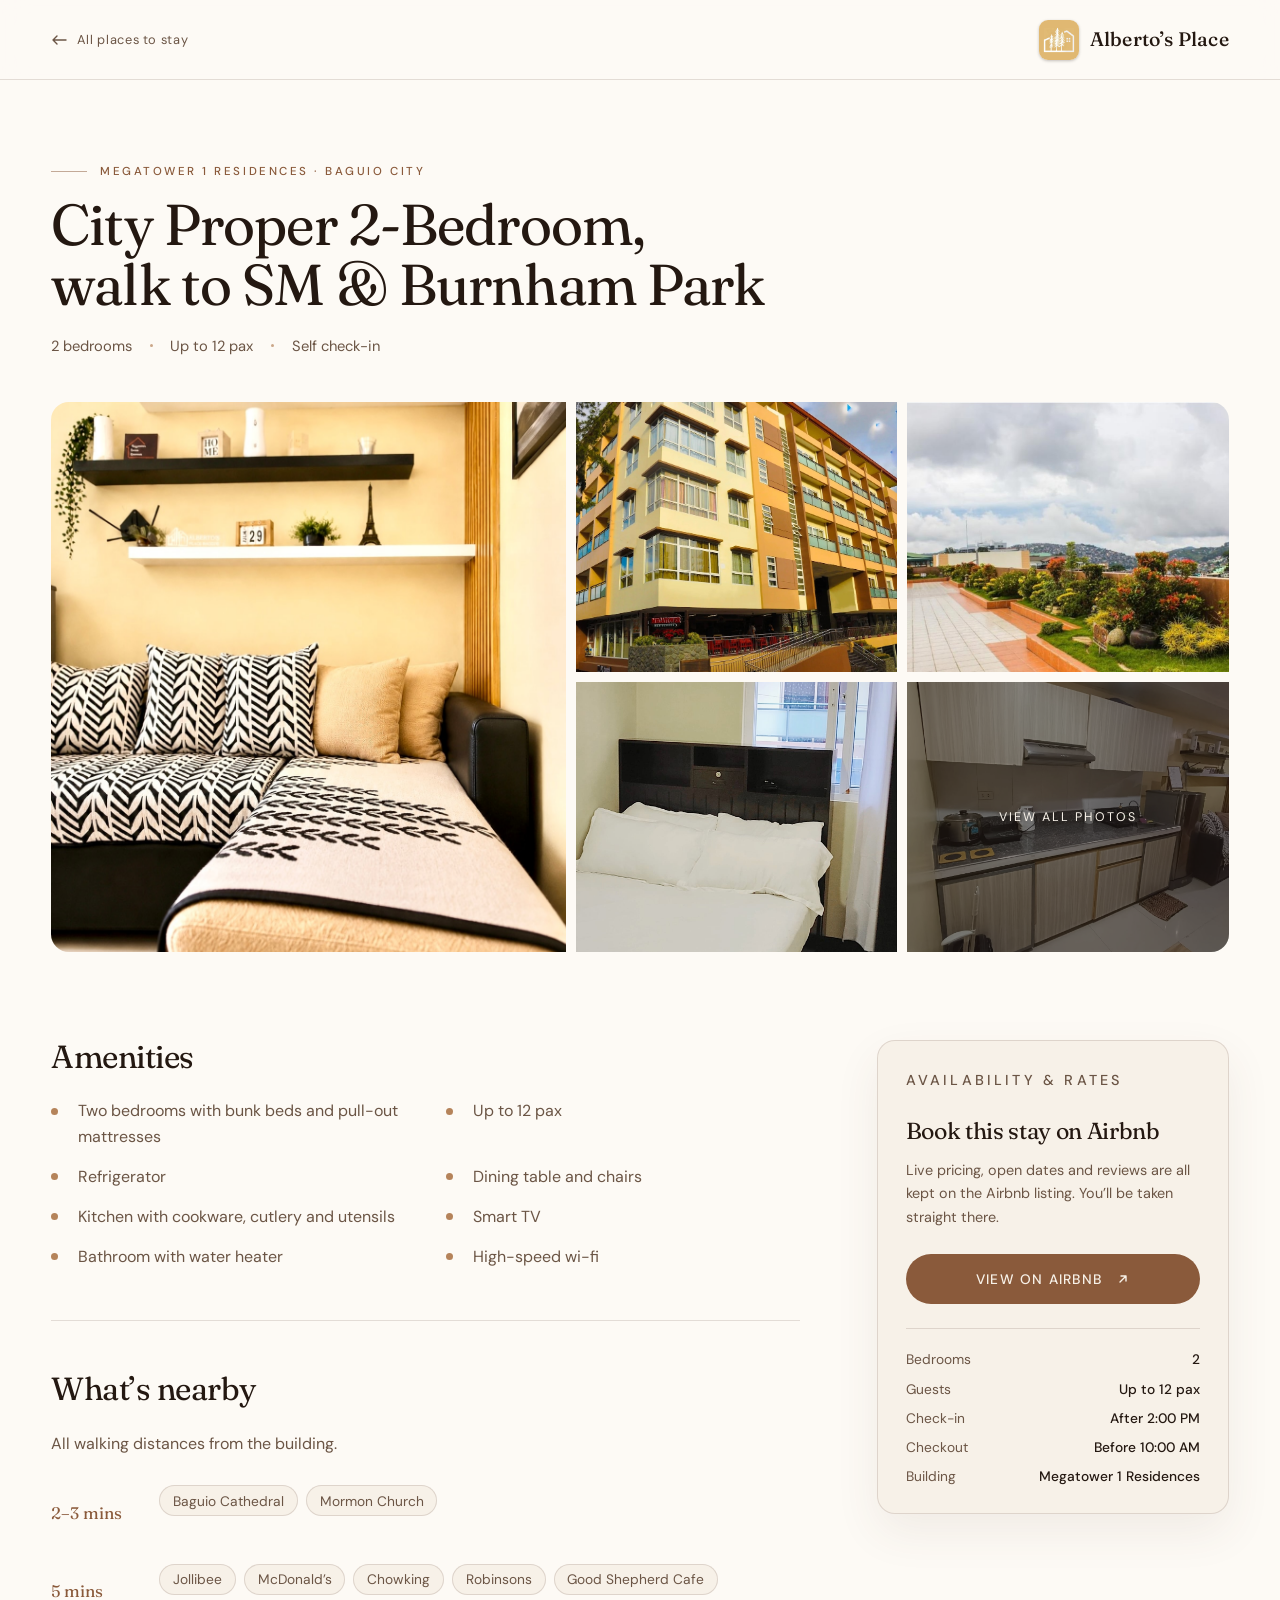
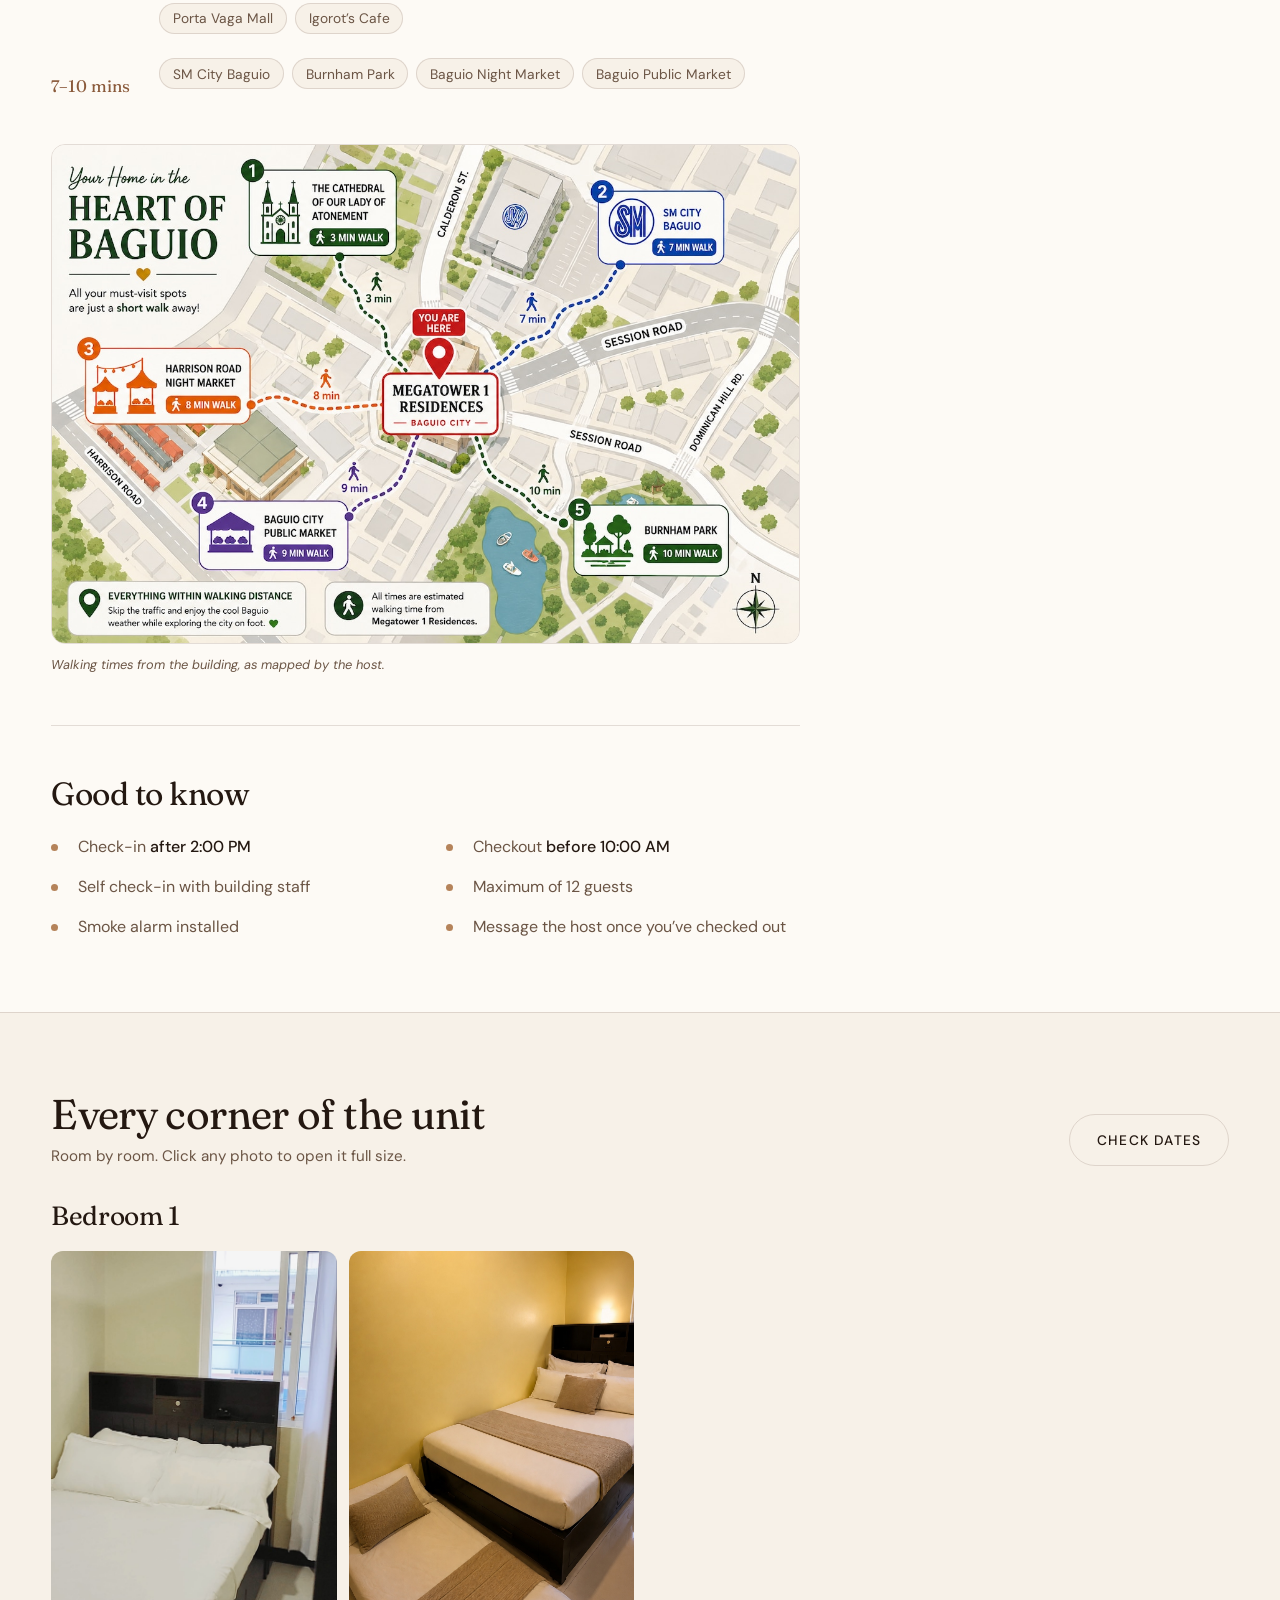
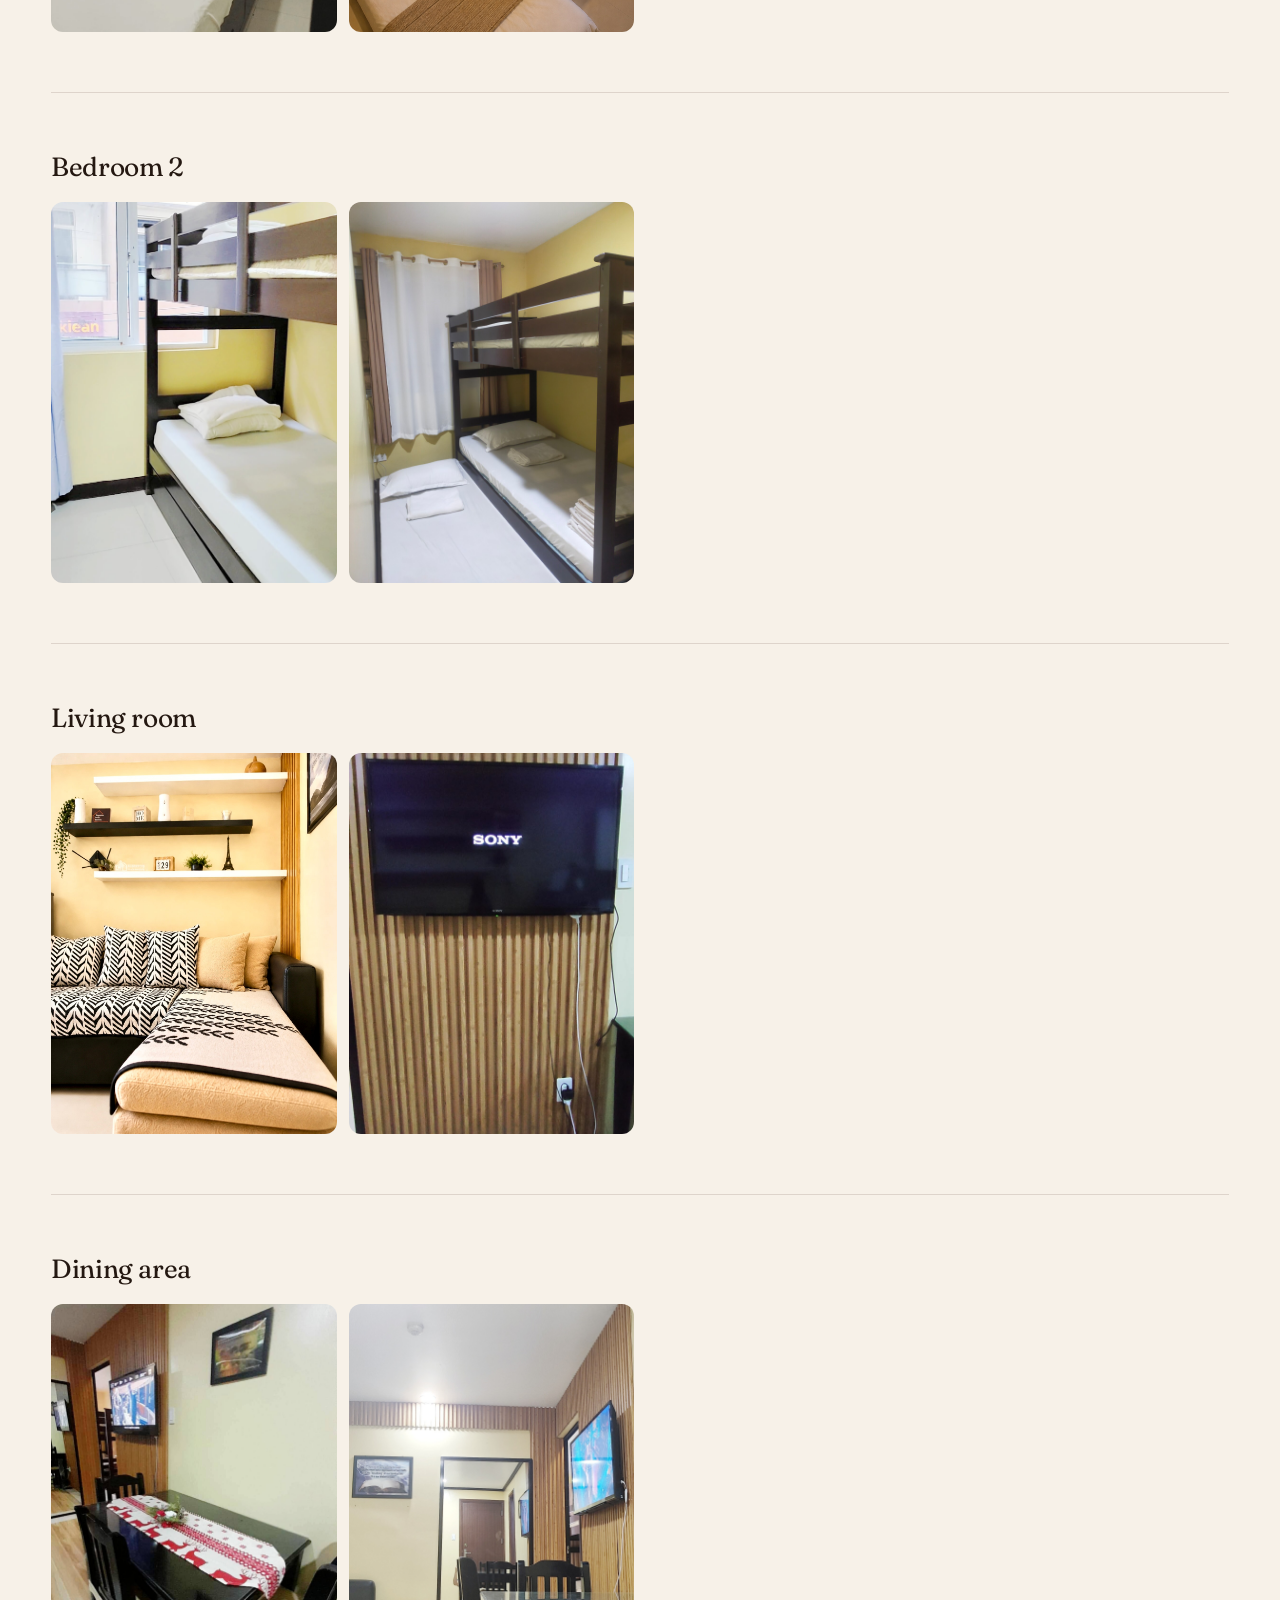
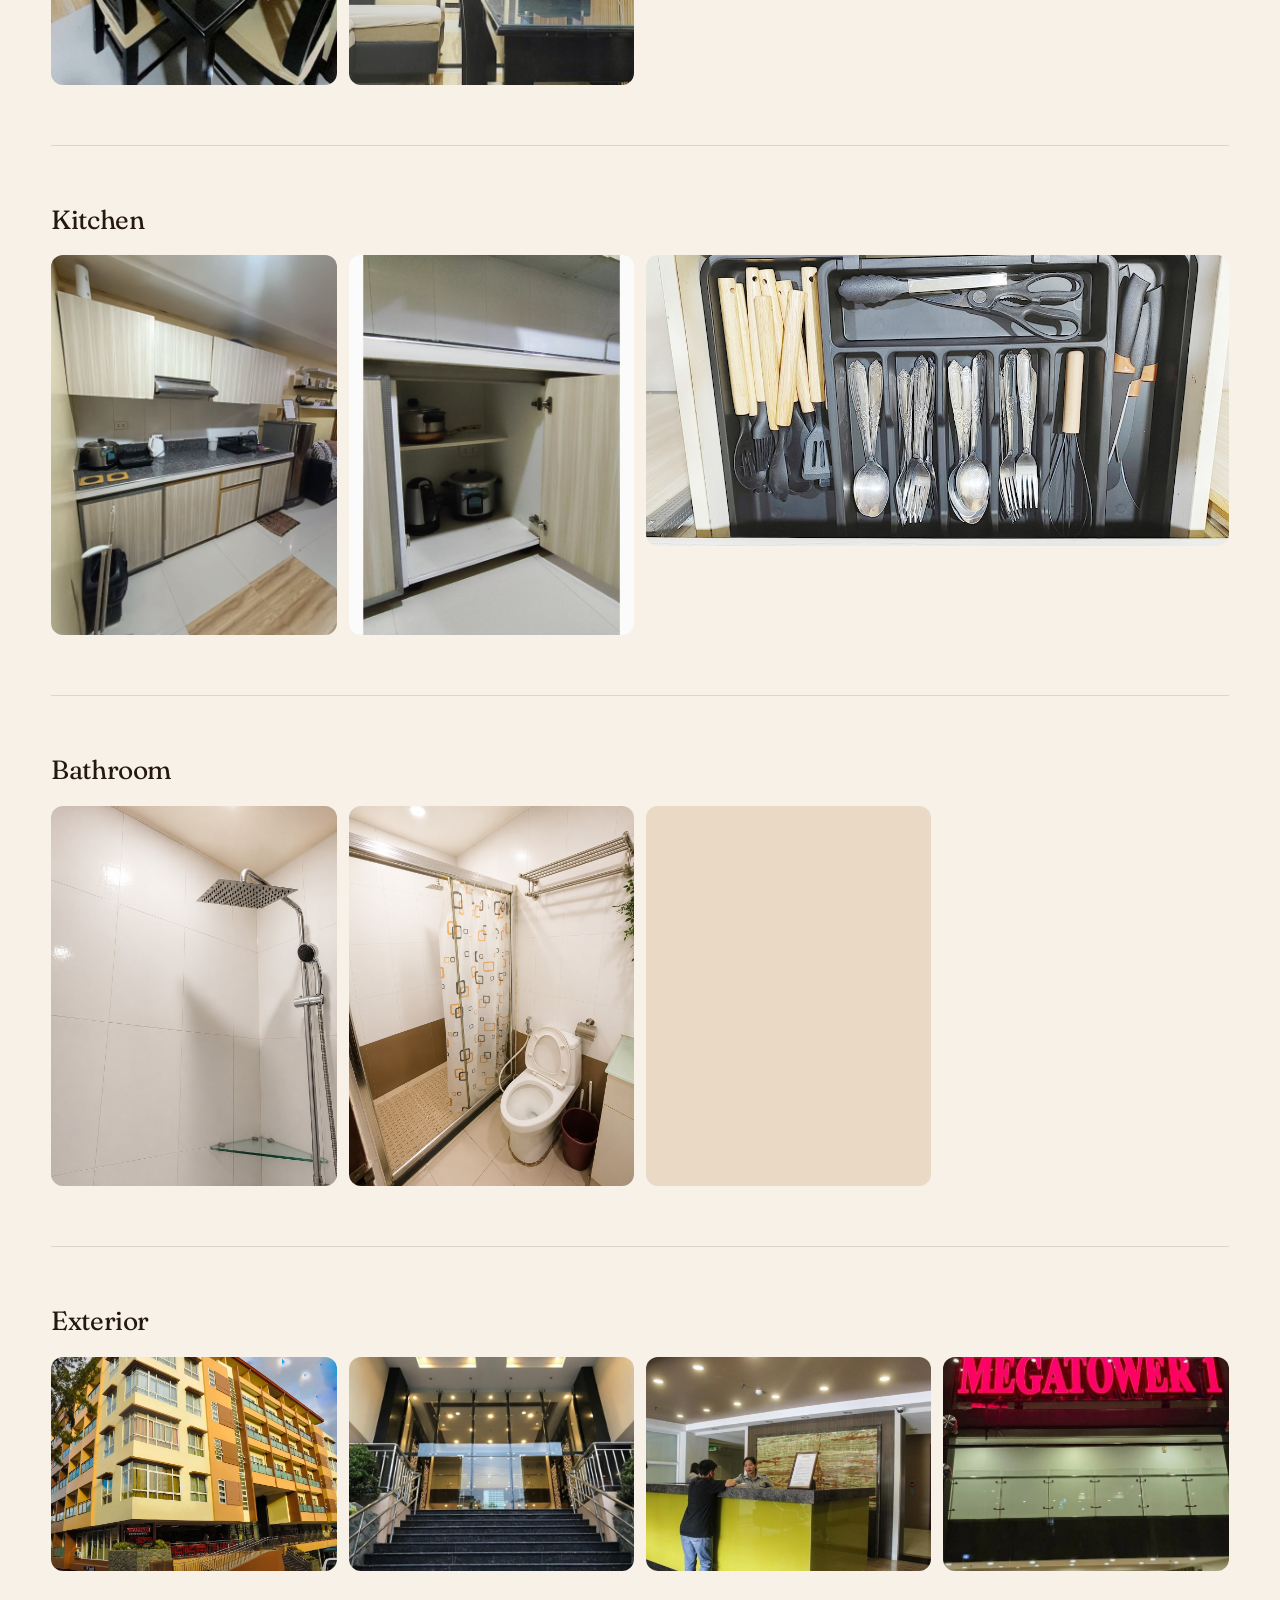
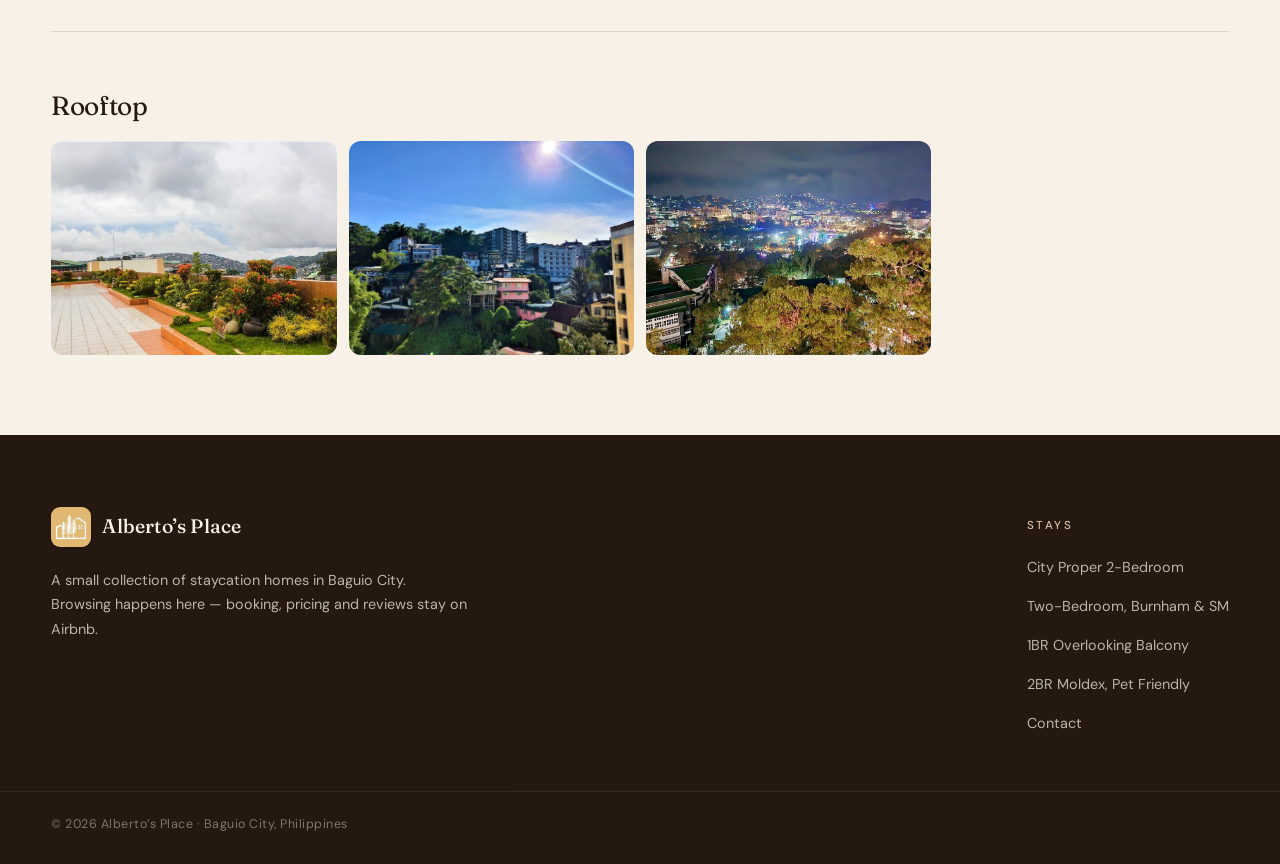
==== commit 8f441f3a: "Add a Reviews nav link between Places to stay and Contact" ====
--- a/unit-1.html
+++ b/unit-1.html
@@ -12,7 +12,7 @@
 <link href="https://fonts.googleapis.com/css2?family=DM+Sans:opsz,wght@9..40,300;9..40,400;9..40,500&family=Fraunces:ital,opsz,wght@0,9..144,300;0,9..144,400;0,9..144,600;1,9..144,400&display=swap" rel="stylesheet">
 <!-- ?v= is a cache buster — see the note in index.html. Bump both files
      together whenever style.css or main.js changes. -->
-<link rel="stylesheet" href="assets/css/style.css?v=27">
+<link rel="stylesheet" href="assets/css/style.css?v=28">
 </head>
 <body data-unit="unit-1">
 
@@ -229,7 +229,7 @@
   </div>
 </div>
 
-<script src="assets/js/units.js?v=27"></script>
-<script src="assets/js/main.js?v=27"></script>
+<script src="assets/js/units.js?v=28"></script>
+<script src="assets/js/main.js?v=28"></script>
 </body>
 </html>
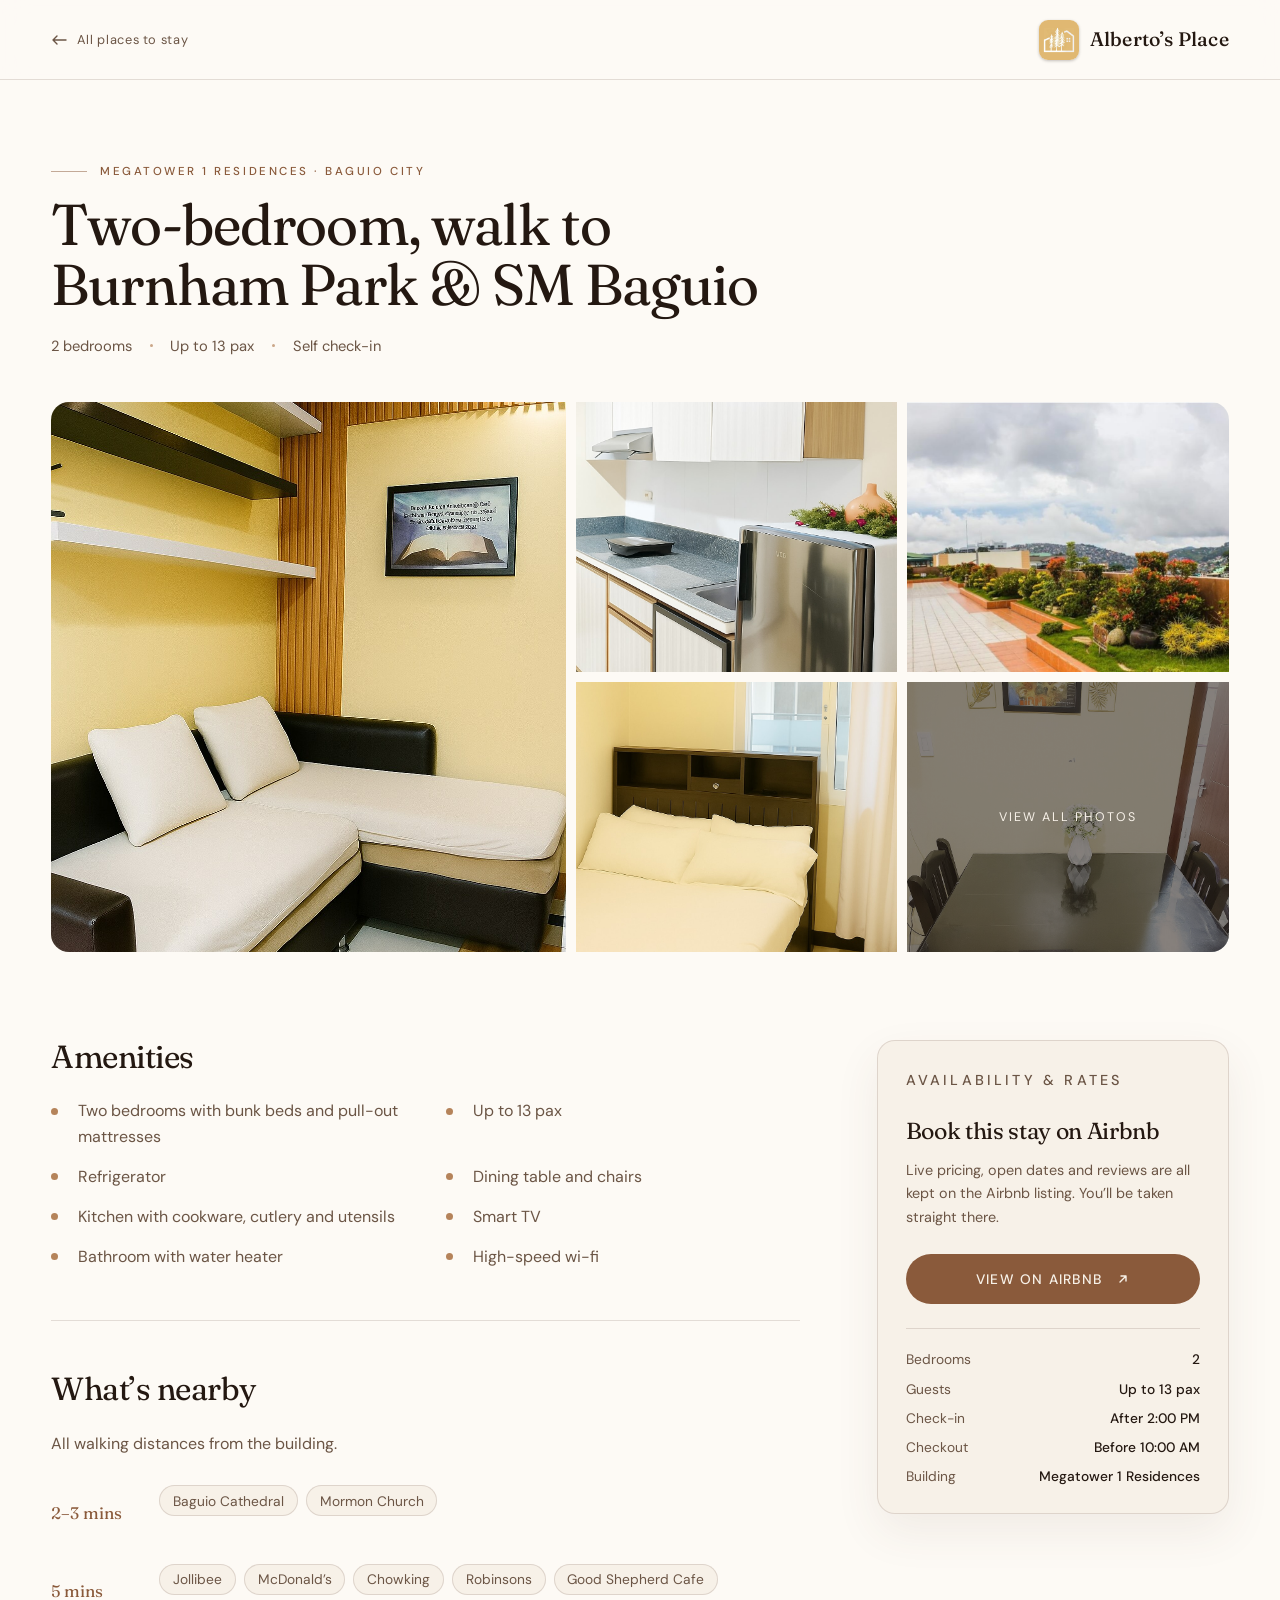
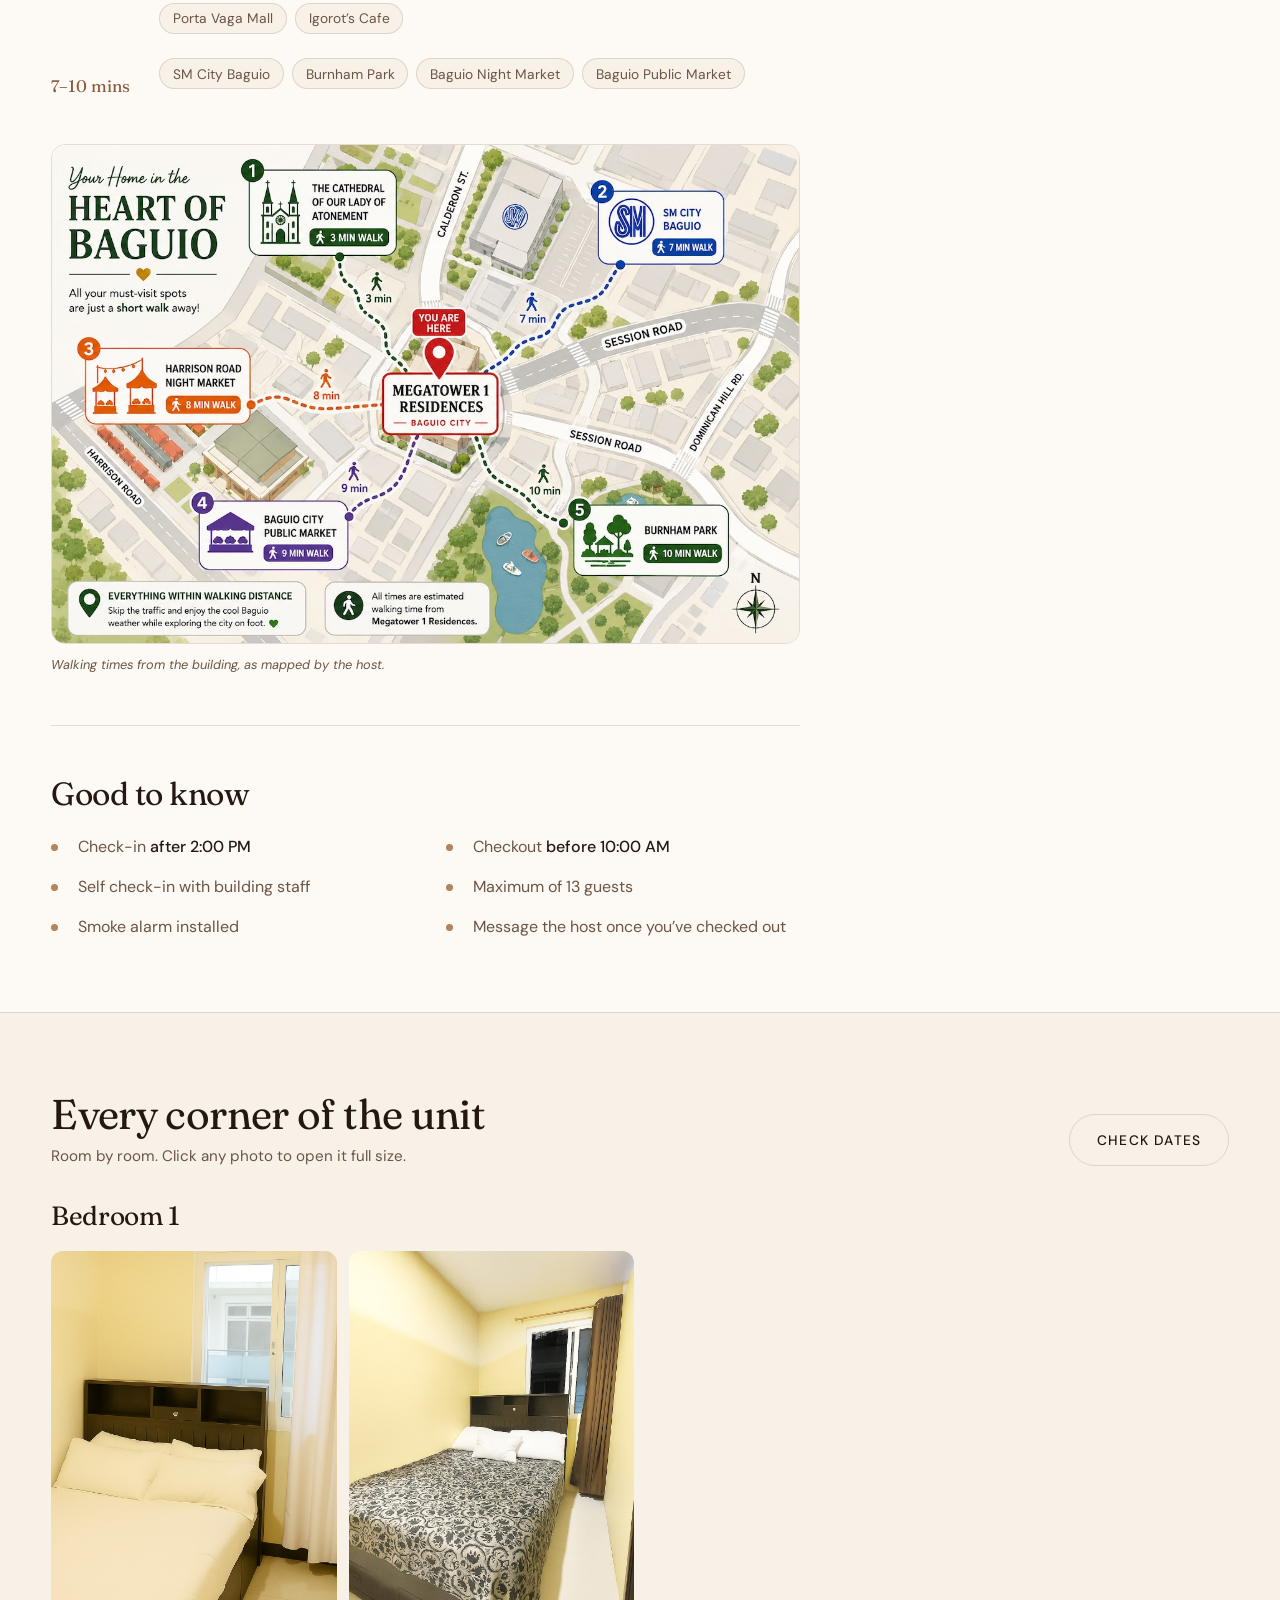
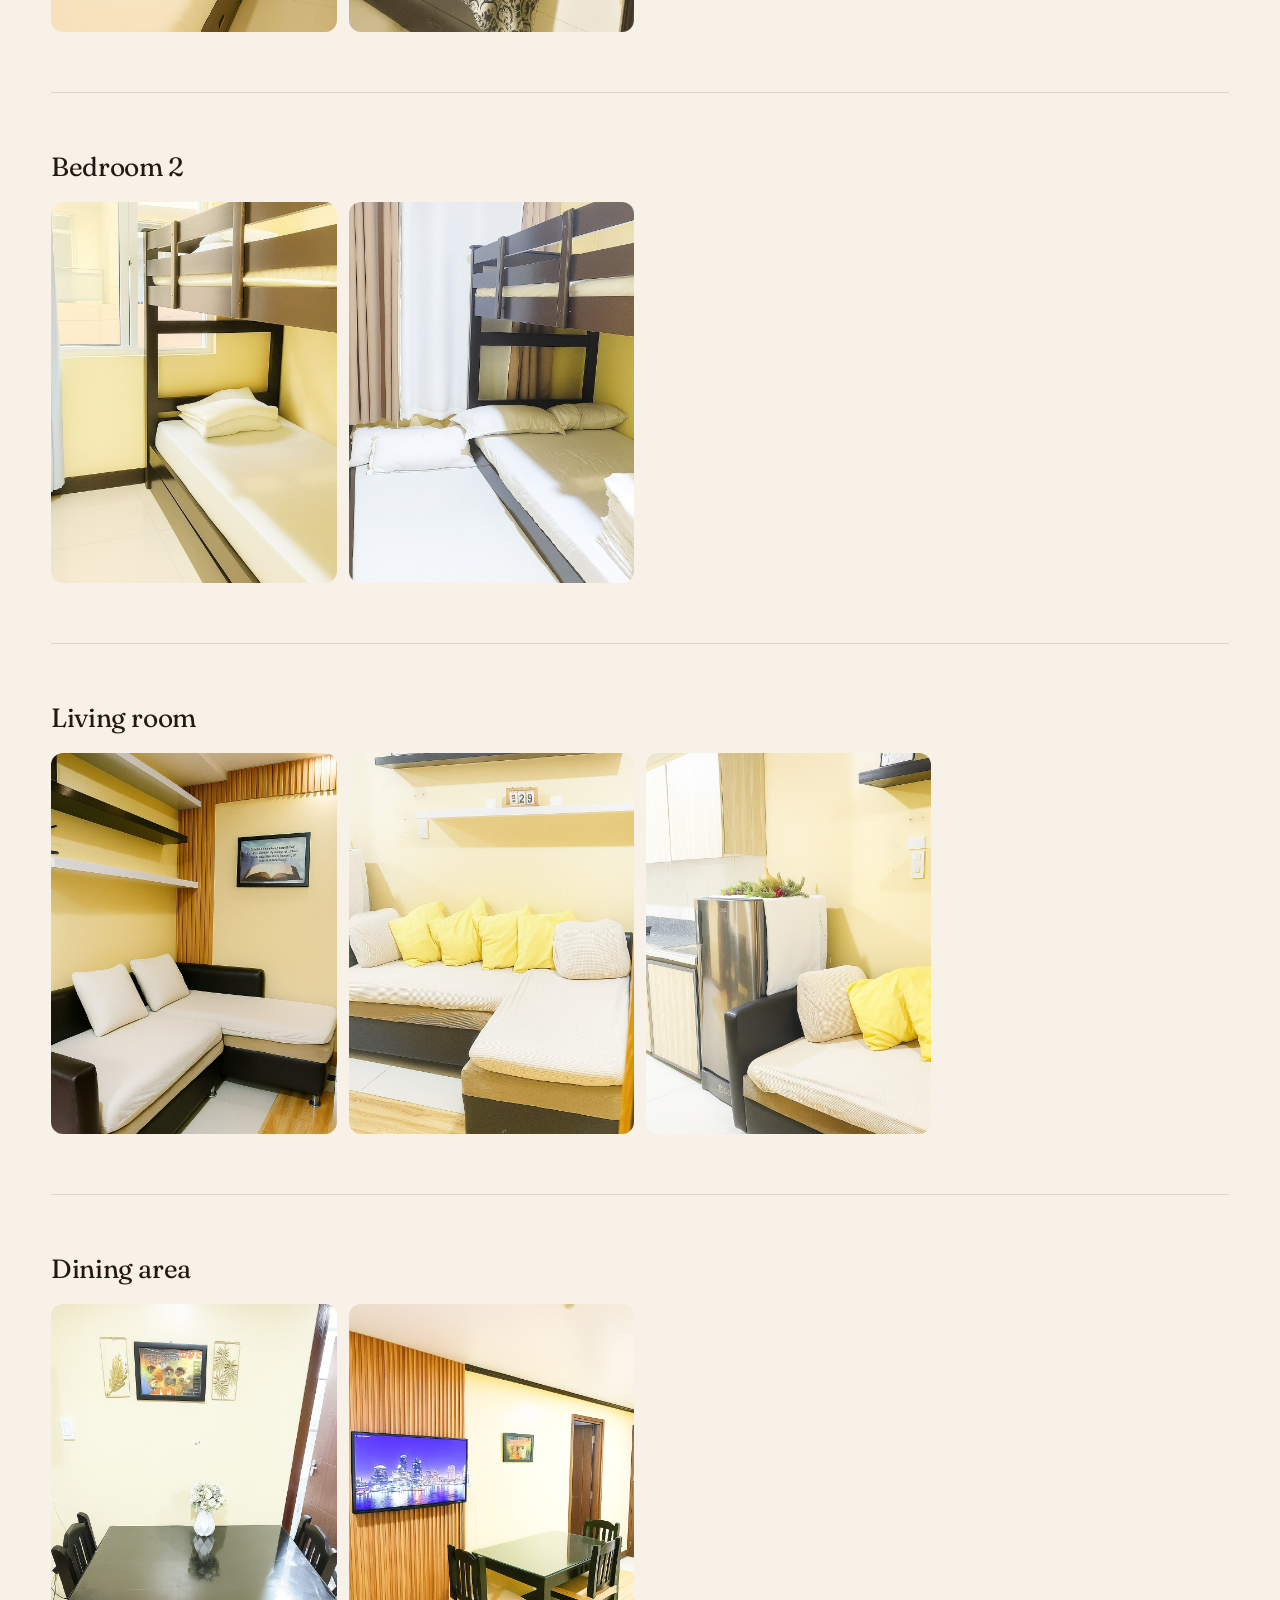
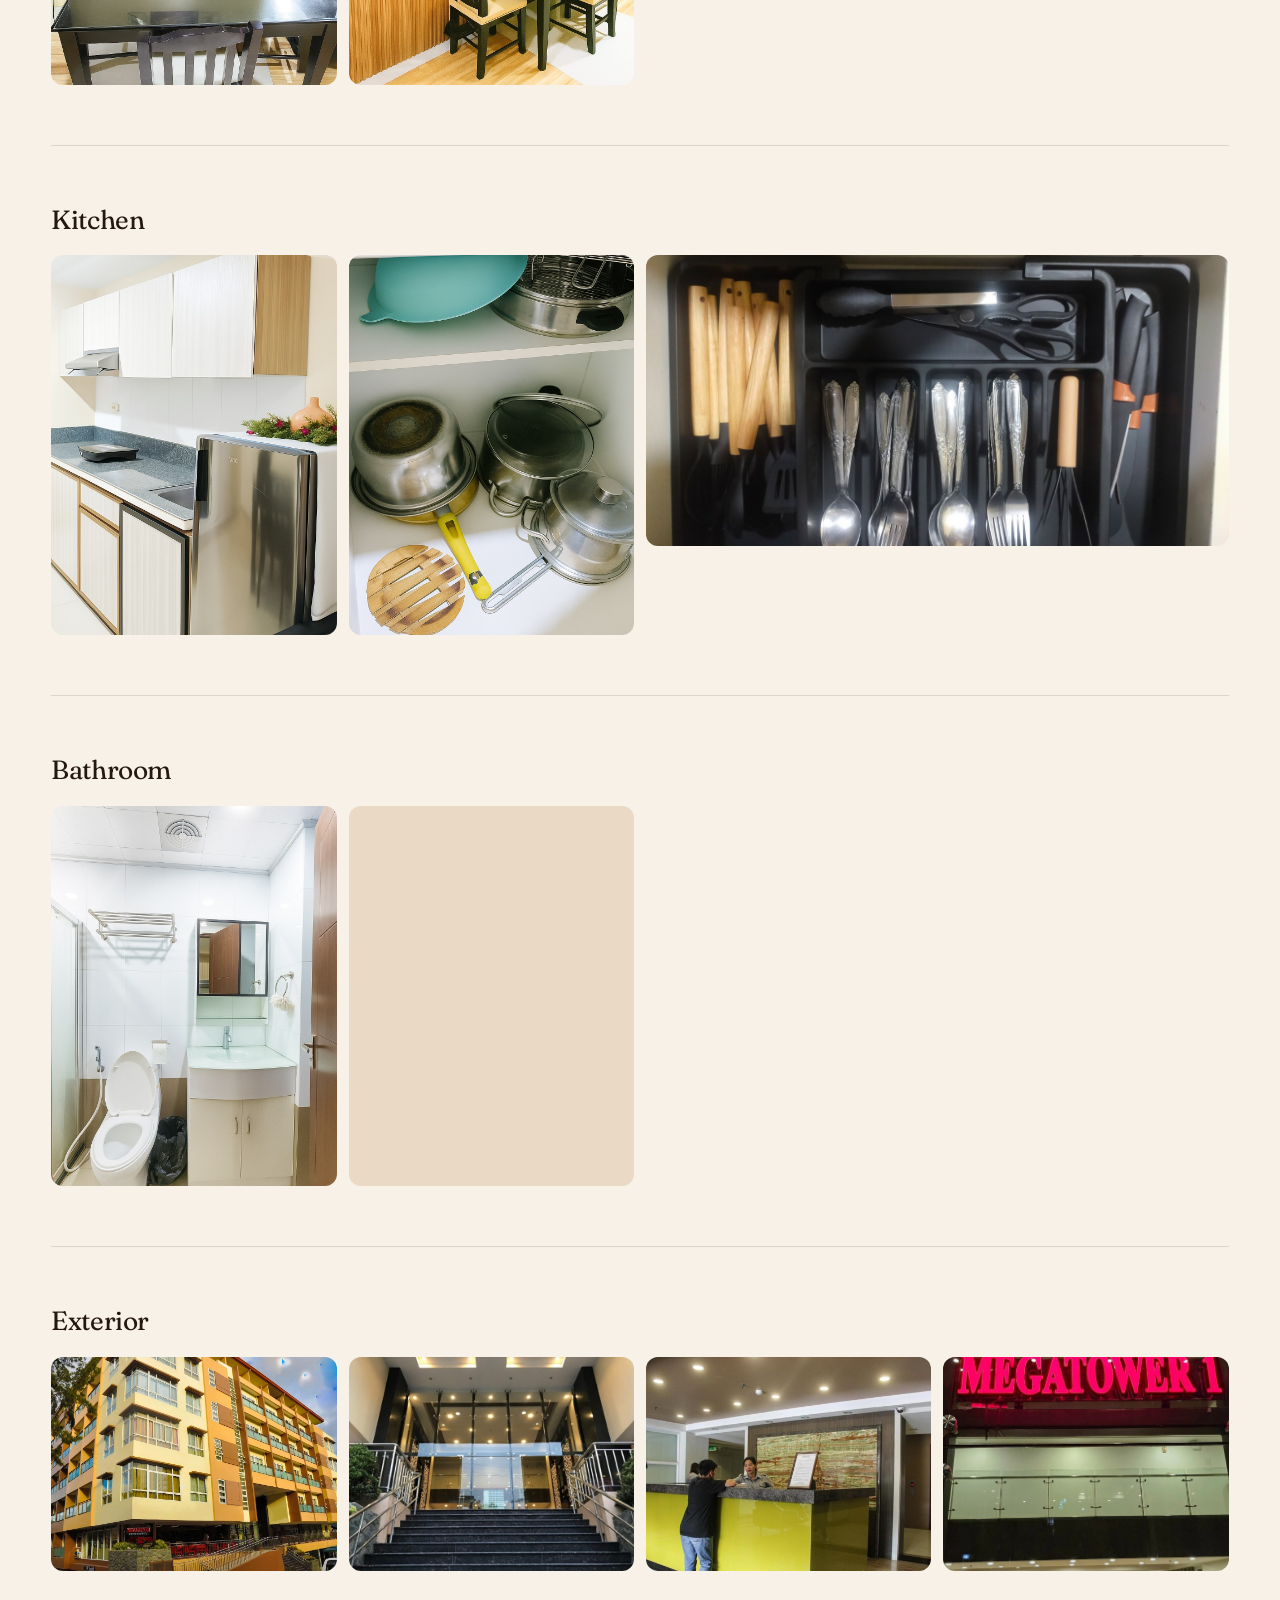
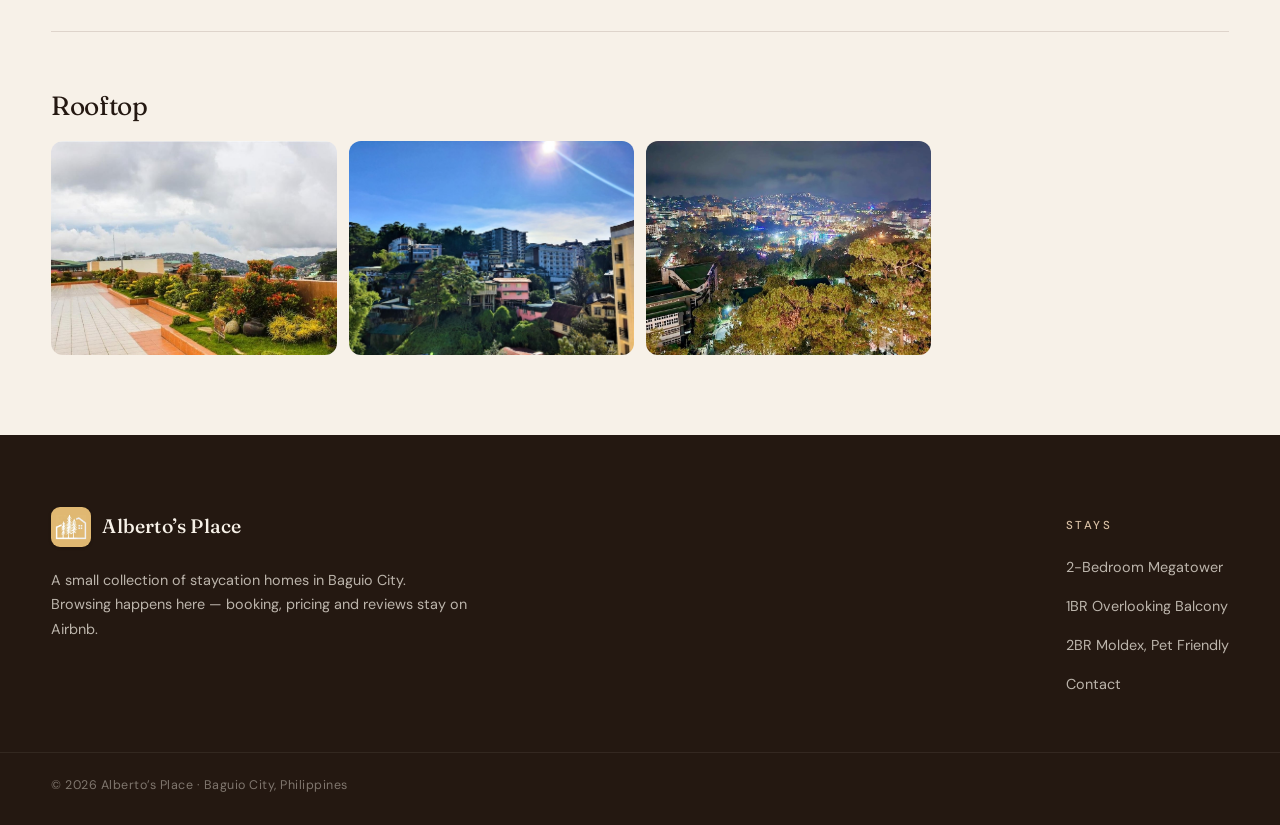
==== commit a01a81c7: "Renumber the unit pages 1-3; close the hero gap left by the removed card Pages and manifest keys shi" ====
--- a/unit-1.html
+++ b/unit-1.html
@@ -3,8 +3,8 @@
 <head>
 <meta charset="utf-8">
 <meta name="viewport" content="width=device-width, initial-scale=1">
-<title>City Proper 2-Bedroom — Alberto's Place Baguio</title>
-<meta name="description" content="A two-bedroom stay at Megatower 1 Residences, minutes from Session Road, SM Baguio and Burnham Park. Up to 12 pax.">
+<title>2-Bedroom, Walk to Burnham &amp; SM — Alberto's Place Baguio</title>
+<meta name="description" content="A two-bedroom stay at Megatower 1 Residences, minutes from Session Road, SM Baguio and Burnham Park. Up to 13 pax.">
 <link rel="icon" href="assets/img/favicon.png" type="image/png">
 
 <link rel="preconnect" href="https://fonts.googleapis.com">
@@ -12,7 +12,7 @@
 <link href="https://fonts.googleapis.com/css2?family=DM+Sans:opsz,wght@9..40,300;9..40,400;9..40,500&family=Fraunces:ital,opsz,wght@0,9..144,300;0,9..144,400;0,9..144,600;1,9..144,400&display=swap" rel="stylesheet">
 <!-- ?v= is a cache buster — see the note in index.html. Bump both files
      together whenever style.css or main.js changes. -->
-<link rel="stylesheet" href="assets/css/style.css?v=28">
+<link rel="stylesheet" href="assets/css/style.css?v=30">
 </head>
 <body data-unit="unit-1">
 
@@ -39,10 +39,10 @@
 
     <header class="listing-head">
       <p class="u-eyebrow listing-head__eyebrow">Megatower 1 Residences · Baguio City</p>
-      <h1>City Proper 2-Bedroom, walk to SM &amp; Burnham Park</h1>
+      <h1>Two-bedroom, walk to Burnham Park &amp; SM Baguio</h1>
       <p class="listing-meta">
         <span>2 bedrooms</span><span class="dot"></span>
-        <span>Up to 12 pax</span><span class="dot"></span>
+        <span>Up to 13 pax</span><span class="dot"></span>
         <span>Self check-in</span>
       </p>
     </header>
@@ -50,19 +50,19 @@
     <!-- Featured mosaic — each tile opens the lightbox at that photo -->
     <section class="mosaic" id="mosaic" aria-label="Featured photos">
       <button class="mosaic__item" type="button">
-        <img src="images/unit-1-baguio/unit1-10.jpeg" alt="Sofa bed below floating shelves in the living area">
-      </button>
-      <button class="mosaic__item" type="button">
-        <img src="images/unit-1-baguio/unit1-39.jpeg" alt="Megatower 1 Residences seen from the street">
+        <img src="images/unit-2-baguio/unit2-10.png" alt="Corner sofa bed with yellow cushions below floating shelves">
+      </button>
+      <button class="mosaic__item" type="button">
+        <img src="images/unit-2-baguio/unit2-08.png" alt="White kitchen units with a stainless fridge">
       </button>
       <button class="mosaic__item" type="button">
         <img src="images/unit-1-baguio/unit1-33.jpeg" alt="Rooftop garden and paved deck looking over Baguio">
       </button>
       <button class="mosaic__item" type="button">
-        <img src="images/unit-1-baguio/unit1-23.jpeg" alt="Double bed with a dark storage headboard beside a bright window">
-      </button>
-      <button class="mosaic__item" type="button">
-        <img src="images/unit-1-baguio/unit1-16.jpeg" alt="Kitchen counter with rice cooker, kettle, hob and fridge">
+        <img src="images/unit-2-baguio/unit2-04.png" alt="Double bed with a dark storage headboard beside the window">
+      </button>
+      <button class="mosaic__item" type="button">
+        <img src="images/unit-2-baguio/unit2-21.png" alt="Glass-topped dining table for four below framed wall art">
         <span class="mosaic__more">View all photos</span>
       </button>
     </section>
@@ -75,7 +75,7 @@
           <h2>Amenities</h2>
           <ul class="bullets bullets--two">
             <li>Two bedrooms with bunk beds and pull-out mattresses</li>
-            <li>Up to 12 pax</li>
+            <li>Up to 13 pax</li>
             <li>Refrigerator</li>
             <li>Dining table and chairs</li>
             <li>Kitchen with cookware, cutlery and utensils</li>
@@ -131,7 +131,7 @@
             <li>Check-in <strong>after 2:00 PM</strong></li>
             <li>Checkout <strong>before 10:00 AM</strong></li>
             <li>Self check-in with building staff</li>
-            <li>Maximum of 12 guests</li>
+            <li>Maximum of 13 guests</li>
             <li>Smoke alarm installed</li>
             <li>Message the host once you&rsquo;ve checked out</li>
           </ul>
@@ -148,7 +148,7 @@
           You&rsquo;ll be taken straight there.
         </p>
         <a class="btn"
-           href="https://www.airbnb.com/rooms/783732676902421888"
+           href="https://www.airbnb.com/rooms/783742722873495135"
            target="_blank" rel="noopener">
           View on Airbnb
           <svg width="14" height="14" viewBox="0 0 14 14" fill="none" aria-hidden="true">
@@ -158,7 +158,7 @@
         </a>
         <ul class="booking__facts">
           <li><span>Bedrooms</span><strong>2</strong></li>
-          <li><span>Guests</span><strong>Up to 12 pax</strong></li>
+          <li><span>Guests</span><strong>Up to 13 pax</strong></li>
           <li><span>Check-in</span><strong>After 2:00 PM</strong></li>
           <li><span>Checkout</span><strong>Before 10:00 AM</strong></li>
           <li><span>Building</span><strong>Megatower 1 Residences</strong></li>
@@ -177,7 +177,7 @@
           <p>Room by room. Click any photo to open it full size.</p>
         </div>
         <a class="btn btn--ghost"
-           href="https://www.airbnb.com/rooms/783732676902421888"
+           href="https://www.airbnb.com/rooms/783742722873495135"
            target="_blank" rel="noopener">Check dates</a>
       </div>
       <div class="gallery" id="gallery"></div>
@@ -201,10 +201,9 @@
     <div>
       <p class="u-eyebrow" style="color:var(--sand);margin-bottom:0.9rem">Stays</p>
       <p class="footer__links" style="margin:0;font-size:0.9rem;line-height:1.6">
-        <a href="unit-1.html">City Proper 2-Bedroom</a><br>
-        <a href="unit-2.html">Two-Bedroom, Burnham &amp; SM</a><br>
-        <a href="unit-3.html">1BR Overlooking Balcony</a><br>
-        <a href="unit-4.html">2BR Moldex, Pet Friendly</a><br>
+        <a href="unit-1.html">2-Bedroom Megatower</a><br>
+        <a href="unit-2.html">1BR Overlooking Balcony</a><br>
+        <a href="unit-3.html">2BR Moldex, Pet Friendly</a><br>
         <a href="index.html#contact">Contact</a>
       </p>
     </div>
@@ -229,7 +228,7 @@
   </div>
 </div>
 
-<script src="assets/js/units.js?v=28"></script>
-<script src="assets/js/main.js?v=28"></script>
+<script src="assets/js/units.js?v=30"></script>
+<script src="assets/js/main.js?v=30"></script>
 </body>
 </html>
--- a/assets/css/style.css
+++ b/assets/css/style.css
@@ -306,7 +306,7 @@
   display: grid;
   grid-template-columns: minmax(min(26rem, 100%), 1fr) minmax(0, auto);
   align-items: end;
-  gap: clamp(2rem, 6vw, 6rem);
+  gap: clamp(2rem, 4vw, 4.5rem);
   padding: 0 var(--gutter) clamp(2.5rem, 6vh, 4.5rem);
 }
 
@@ -418,7 +418,7 @@
 .window-card {
   position: relative;
   display: block;
-  width: clamp(160px, 14vw, 215px);
+  width: clamp(160px, 17vw, 260px);
   min-width: 124px;
   aspect-ratio: 3 / 4;
   border-radius: 14px;
@@ -530,7 +530,7 @@
 
 /* Ghost slots standing in for the five stays still to come */
 .window-slot {
-  width: clamp(160px, 14vw, 215px);
+  width: clamp(160px, 17vw, 260px);
   min-width: 124px;
   aspect-ratio: 3 / 4;
   border-radius: 14px;
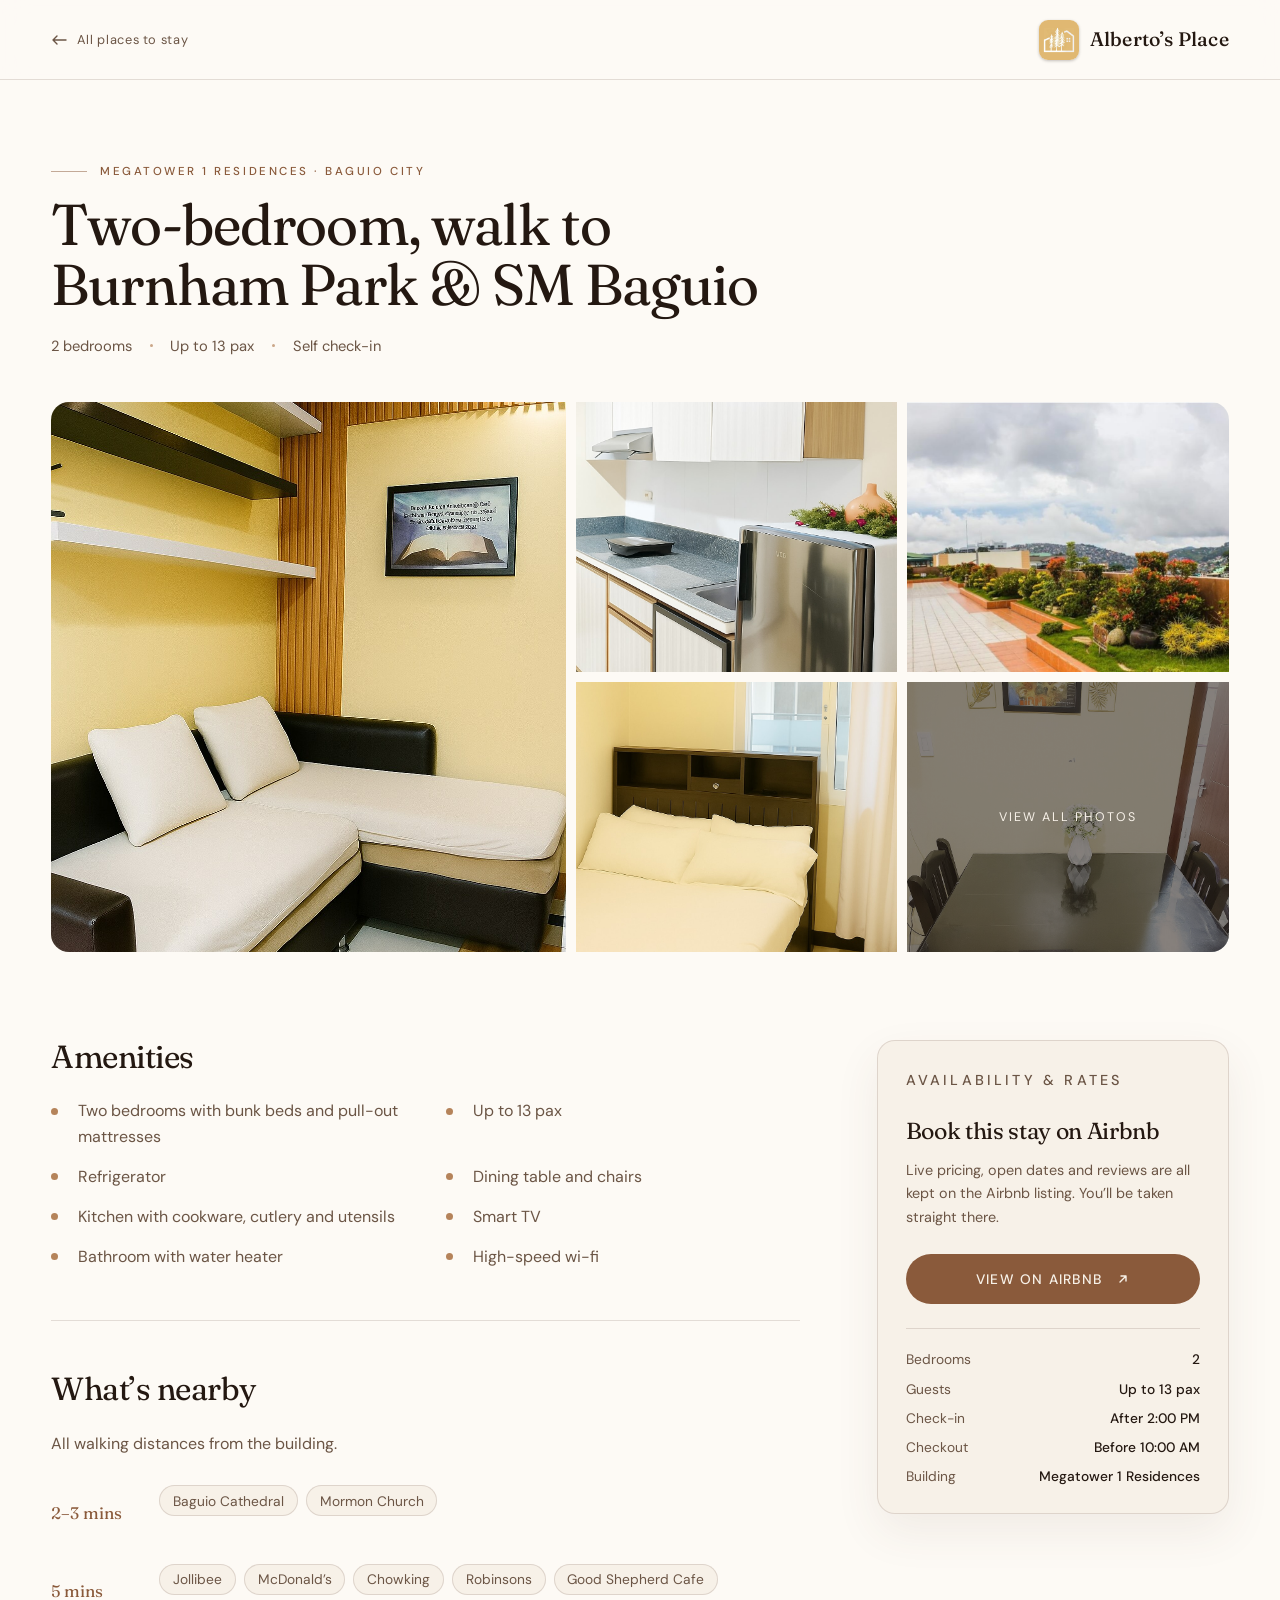
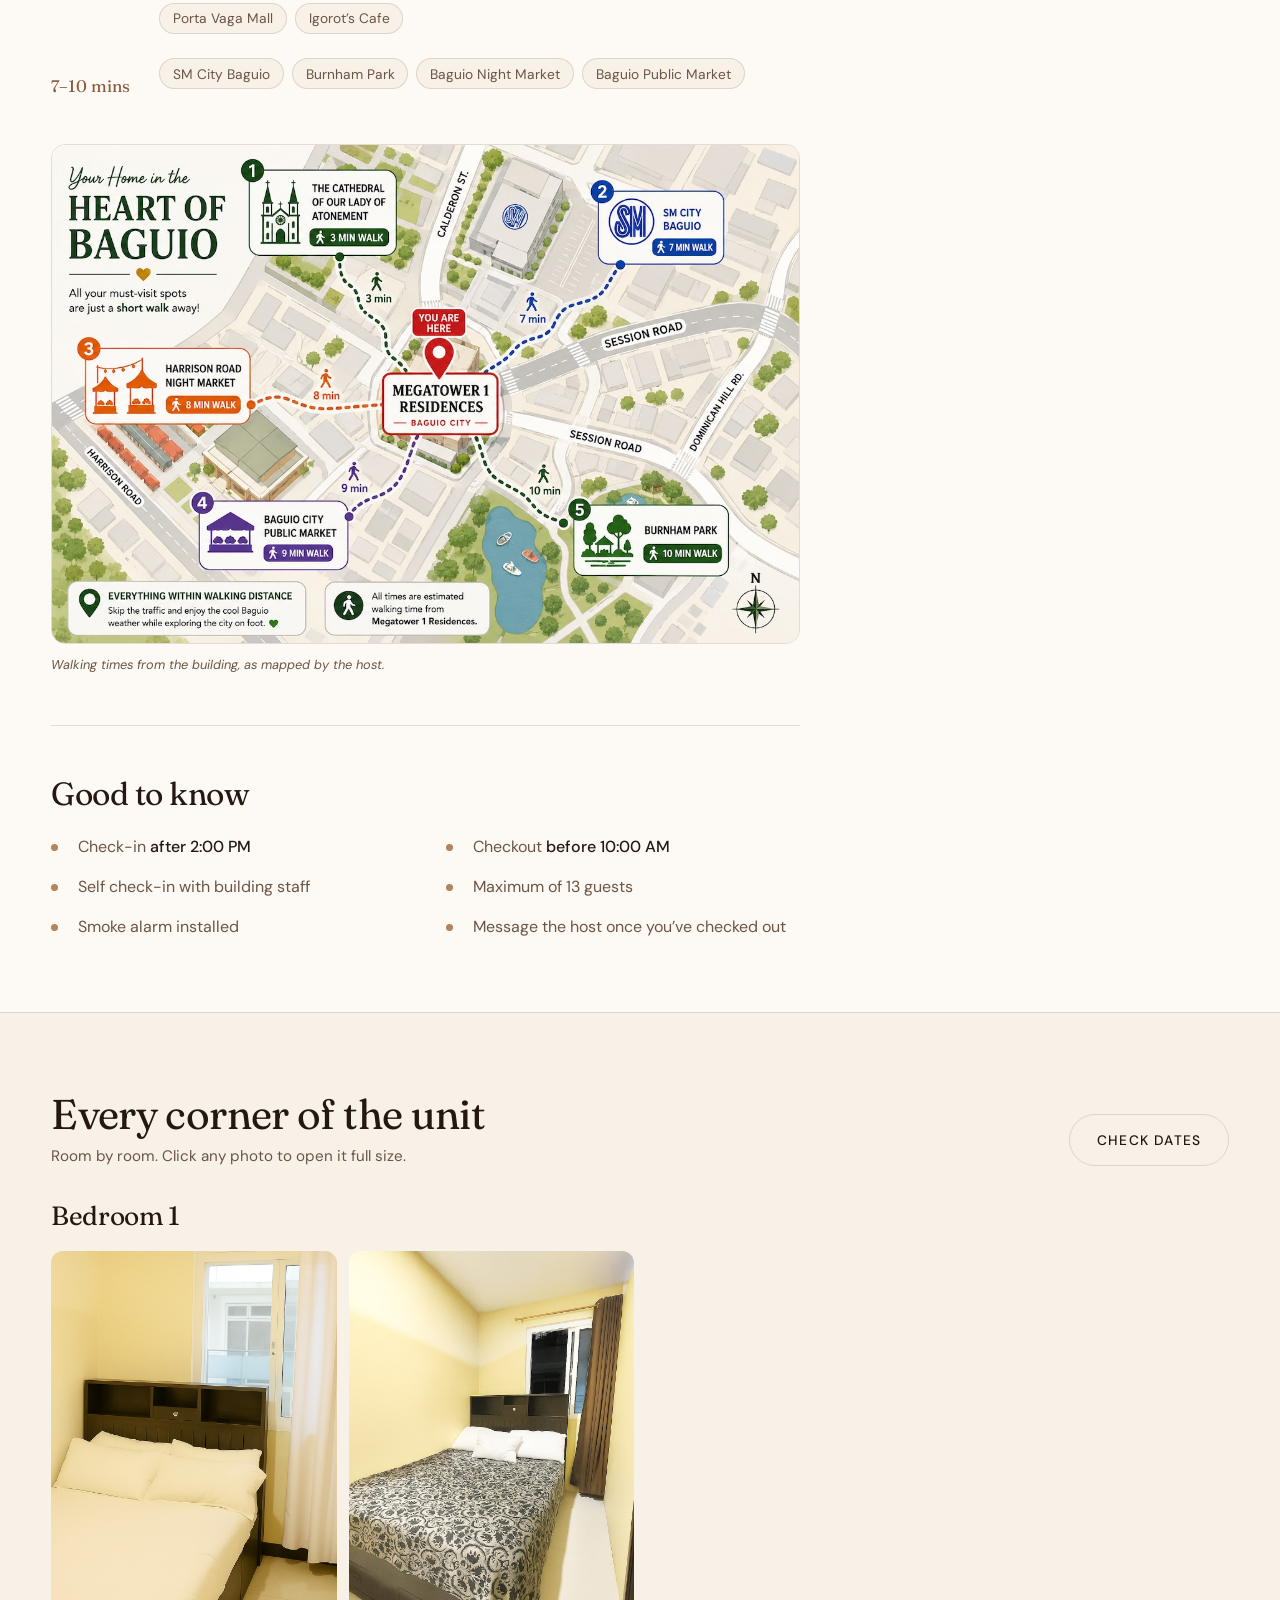
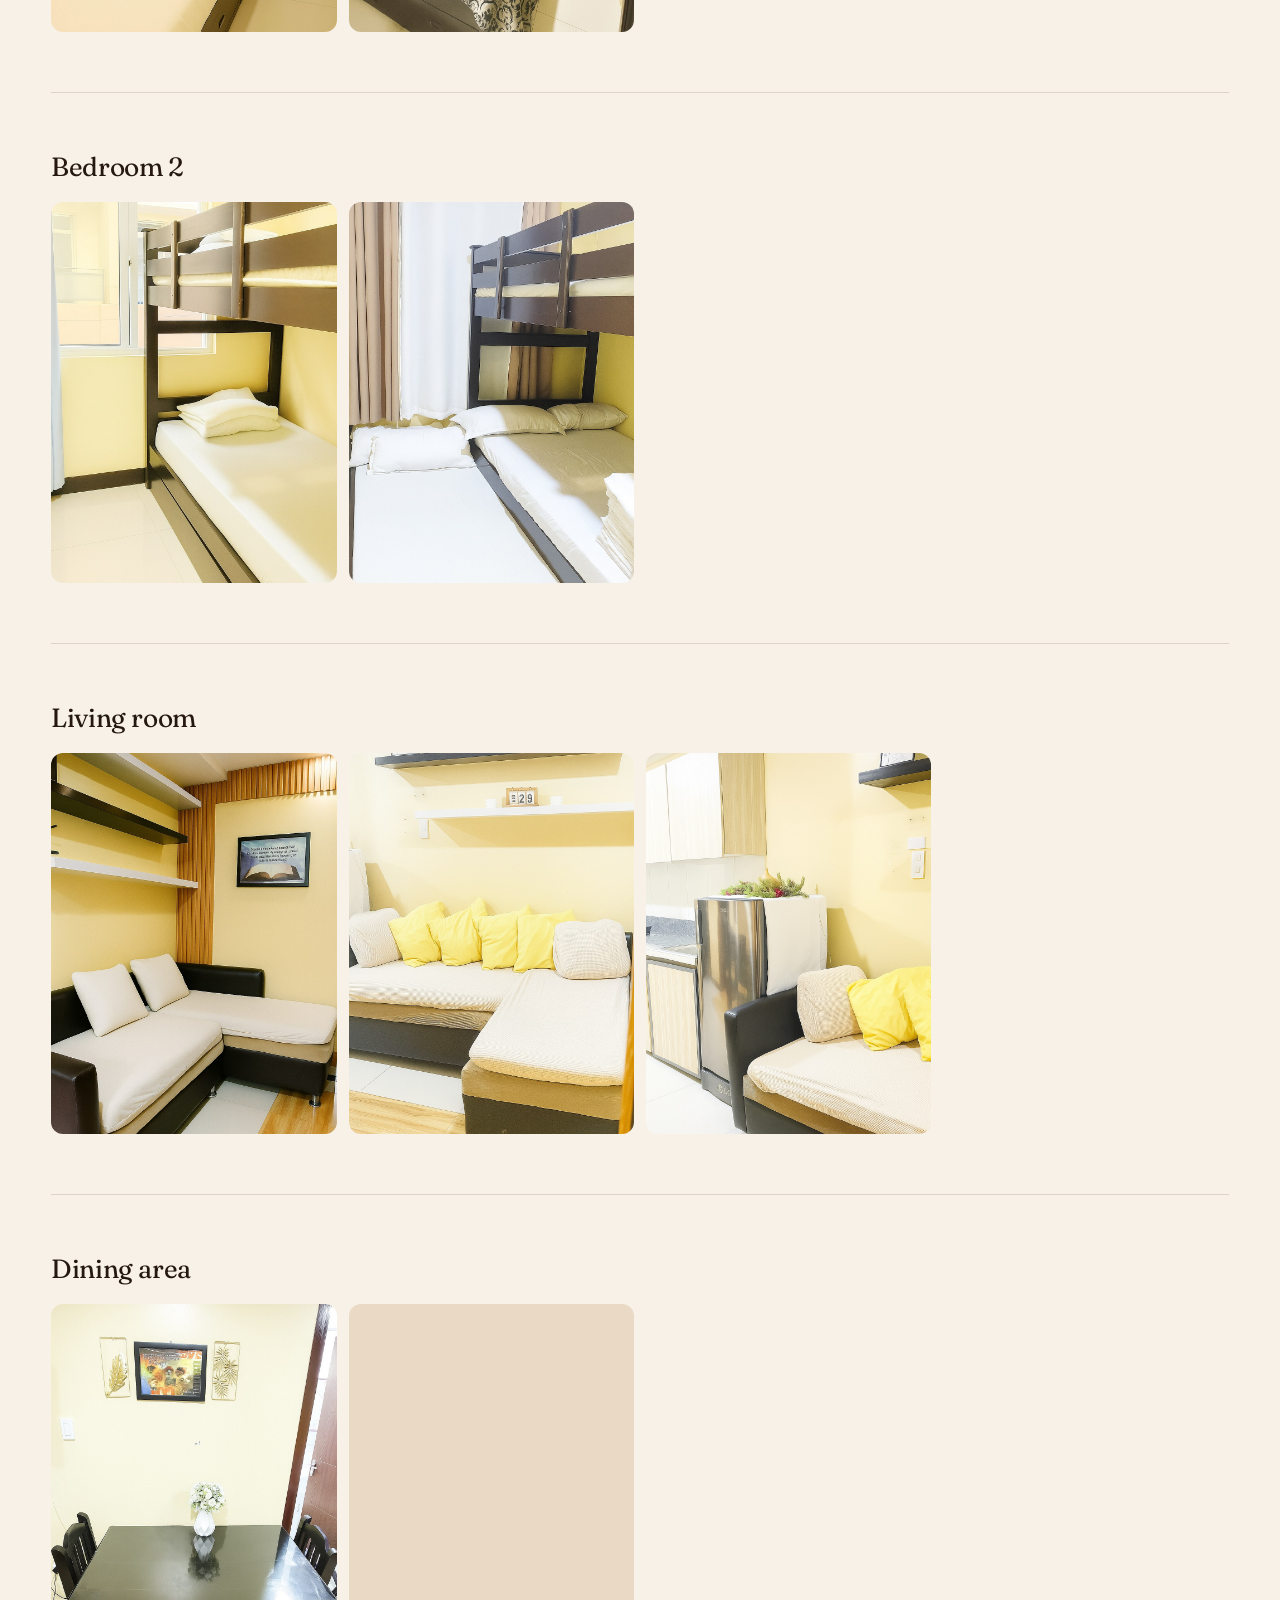
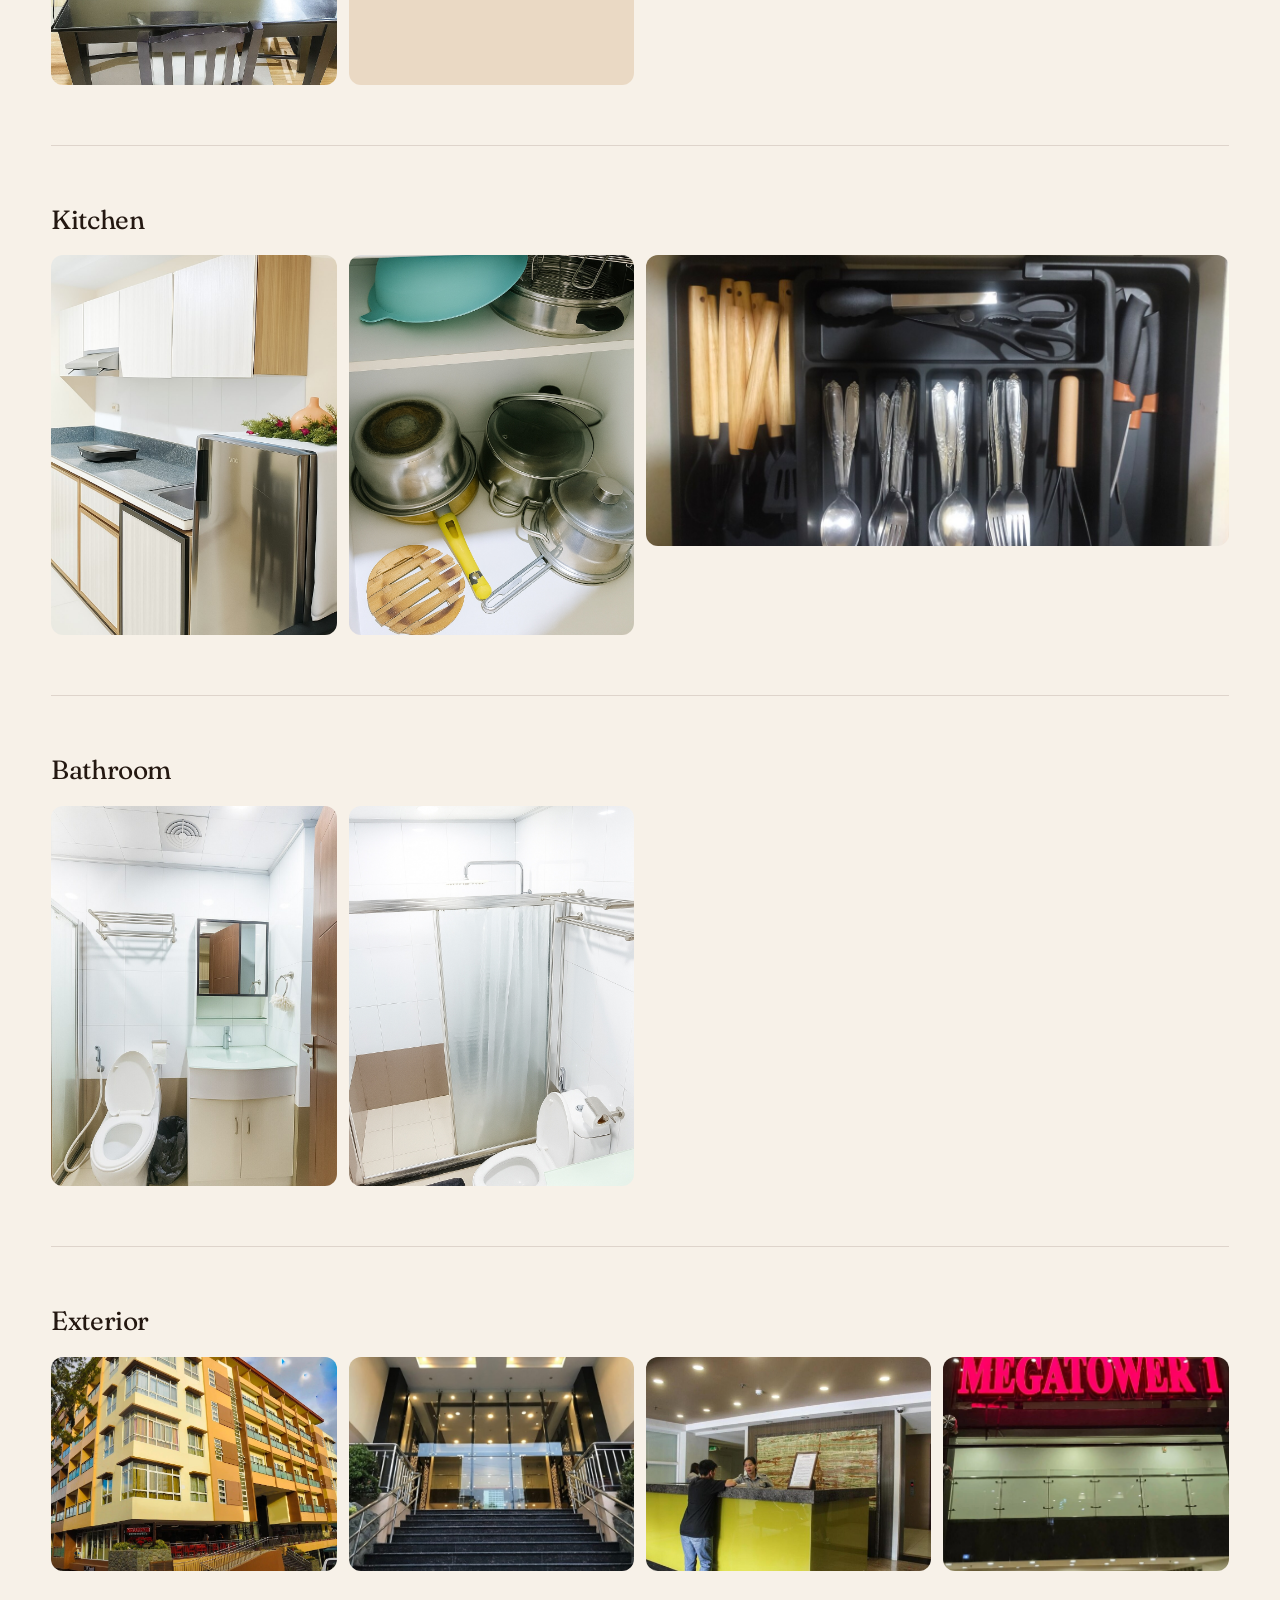
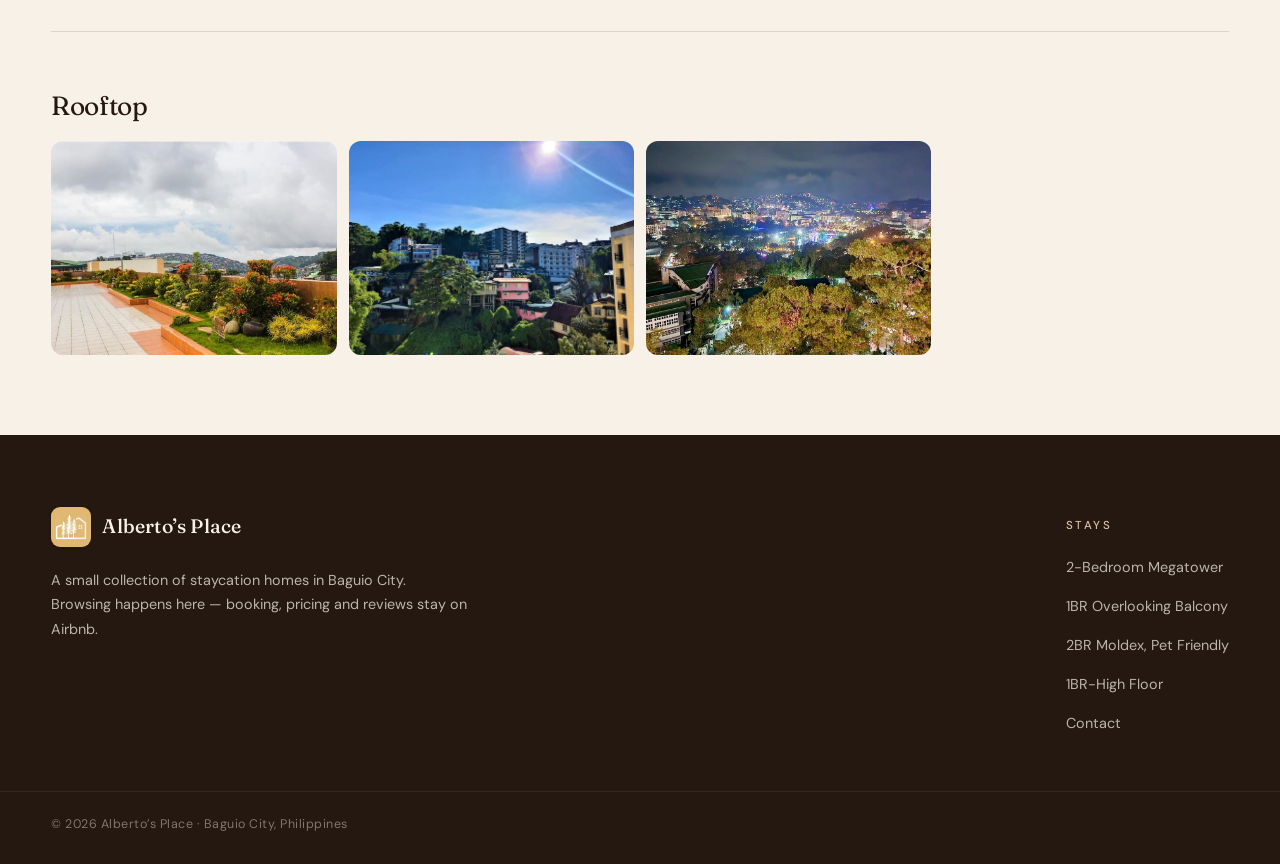
==== commit d7b4515b: "Rename the high floor unit to 1BR-High Floor" ====
--- a/unit-1.html
+++ b/unit-1.html
@@ -12,7 +12,7 @@
 <link href="https://fonts.googleapis.com/css2?family=DM+Sans:opsz,wght@9..40,300;9..40,400;9..40,500&family=Fraunces:ital,opsz,wght@0,9..144,300;0,9..144,400;0,9..144,600;1,9..144,400&display=swap" rel="stylesheet">
 <!-- ?v= is a cache buster — see the note in index.html. Bump both files
      together whenever style.css or main.js changes. -->
-<link rel="stylesheet" href="assets/css/style.css?v=30">
+<link rel="stylesheet" href="assets/css/style.css?v=32">
 </head>
 <body data-unit="unit-1">
 
@@ -204,6 +204,7 @@
         <a href="unit-1.html">2-Bedroom Megatower</a><br>
         <a href="unit-2.html">1BR Overlooking Balcony</a><br>
         <a href="unit-3.html">2BR Moldex, Pet Friendly</a><br>
+        <a href="unit-4.html">1BR-High Floor</a><br>
         <a href="index.html#contact">Contact</a>
       </p>
     </div>
@@ -228,7 +229,7 @@
   </div>
 </div>
 
-<script src="assets/js/units.js?v=30"></script>
-<script src="assets/js/main.js?v=30"></script>
+<script src="assets/js/units.js?v=32"></script>
+<script src="assets/js/main.js?v=32"></script>
 </body>
 </html>
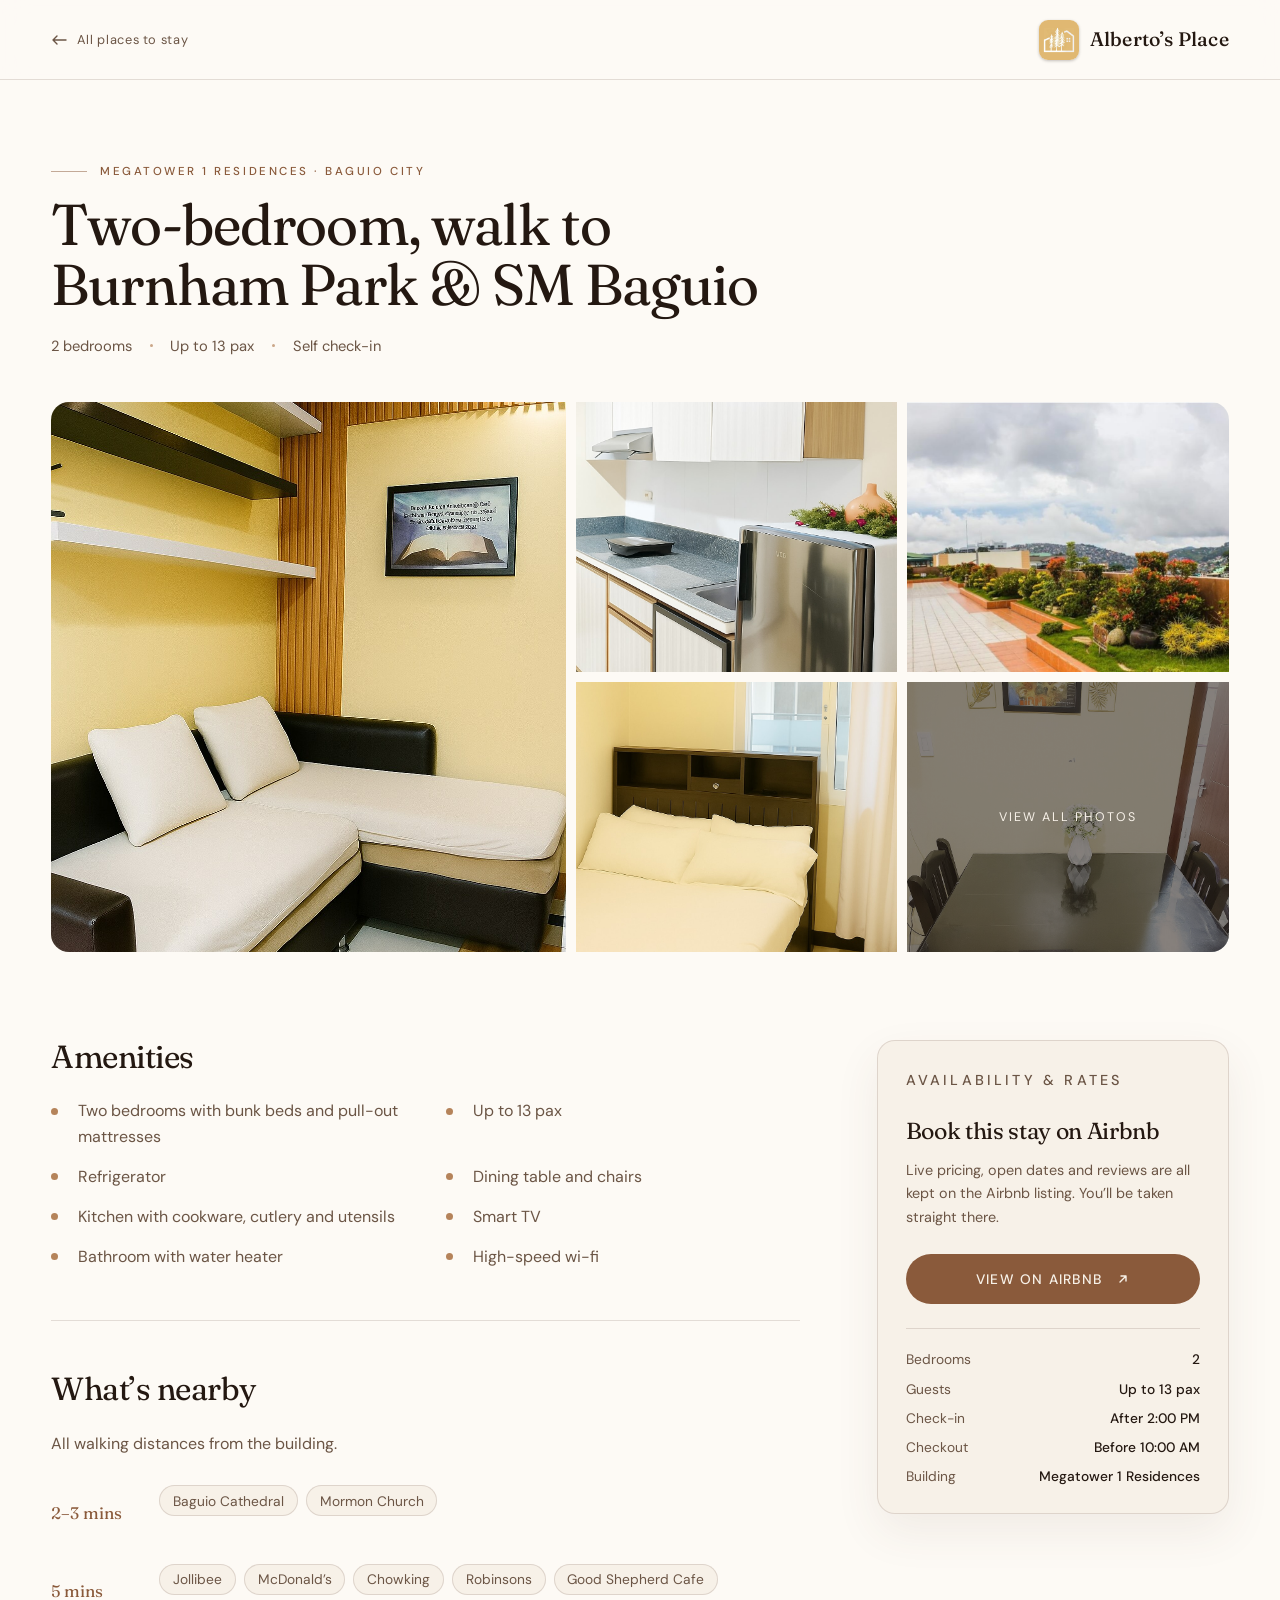
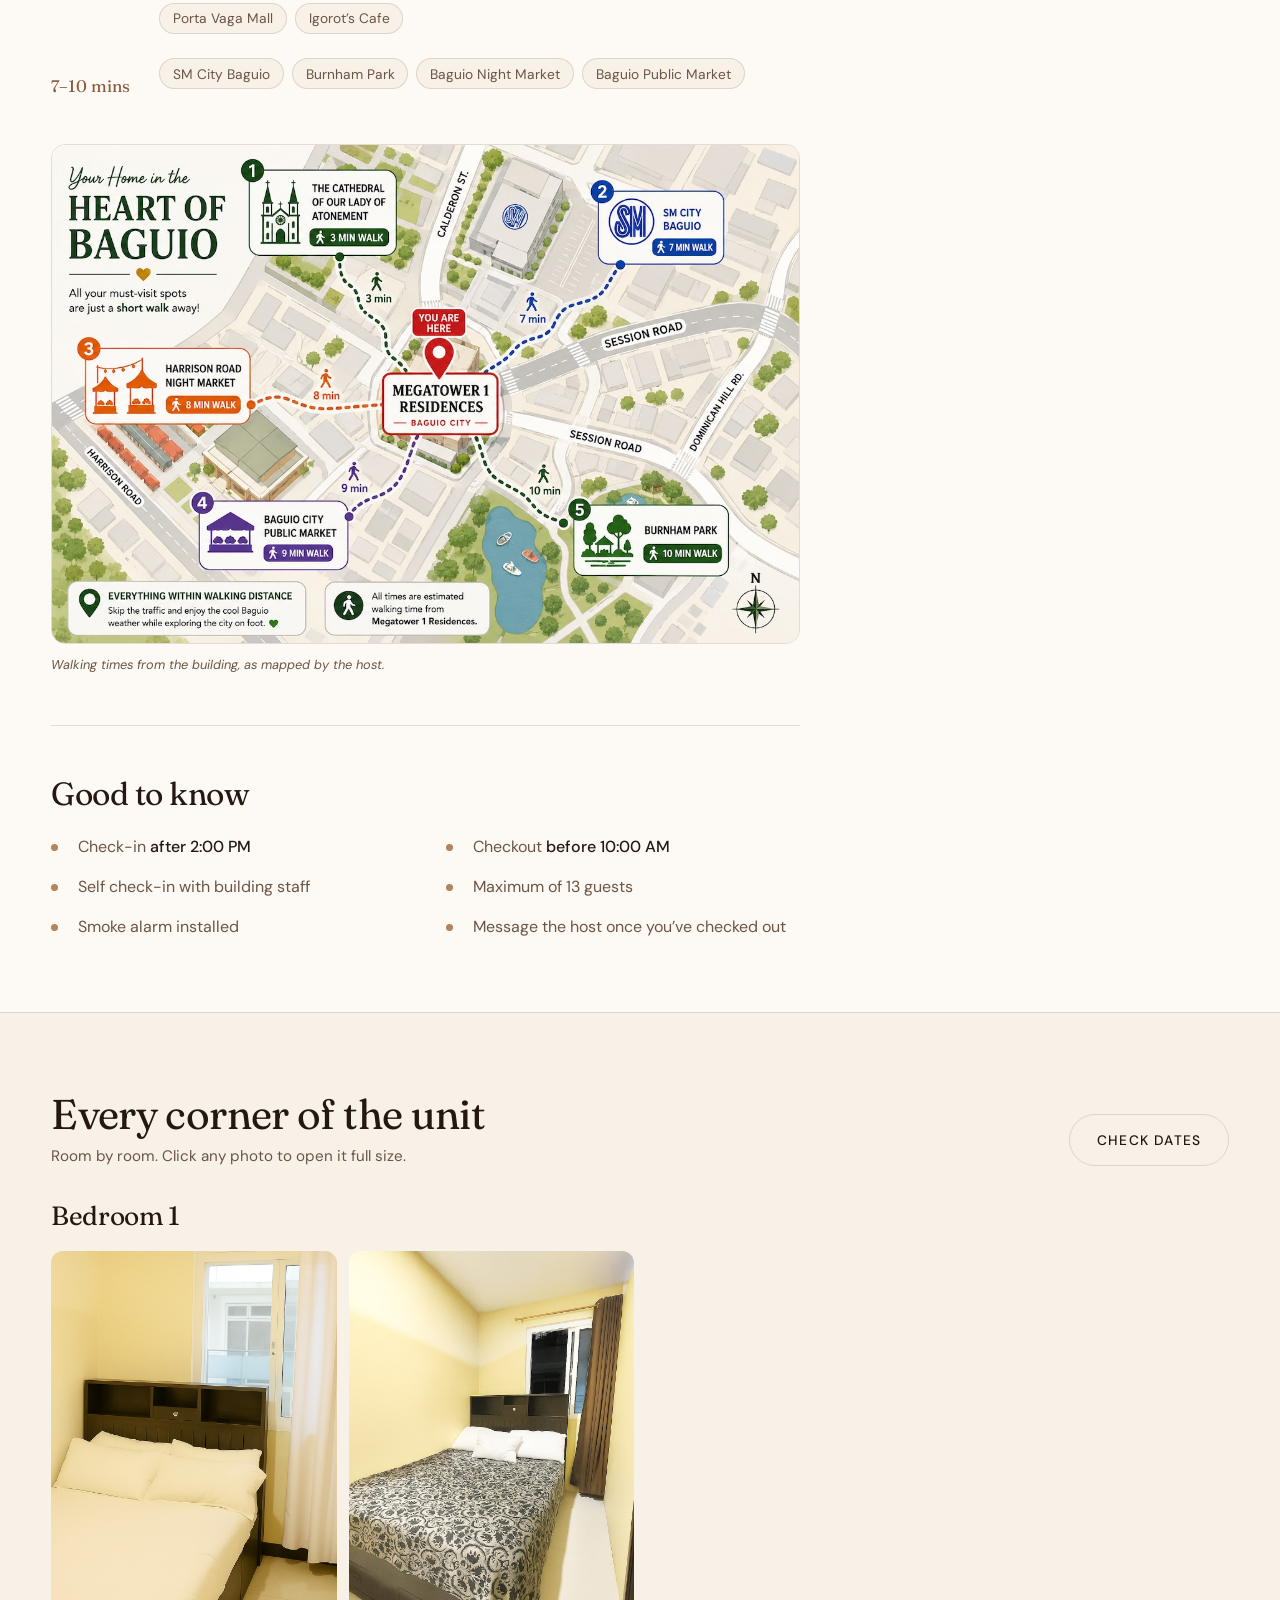
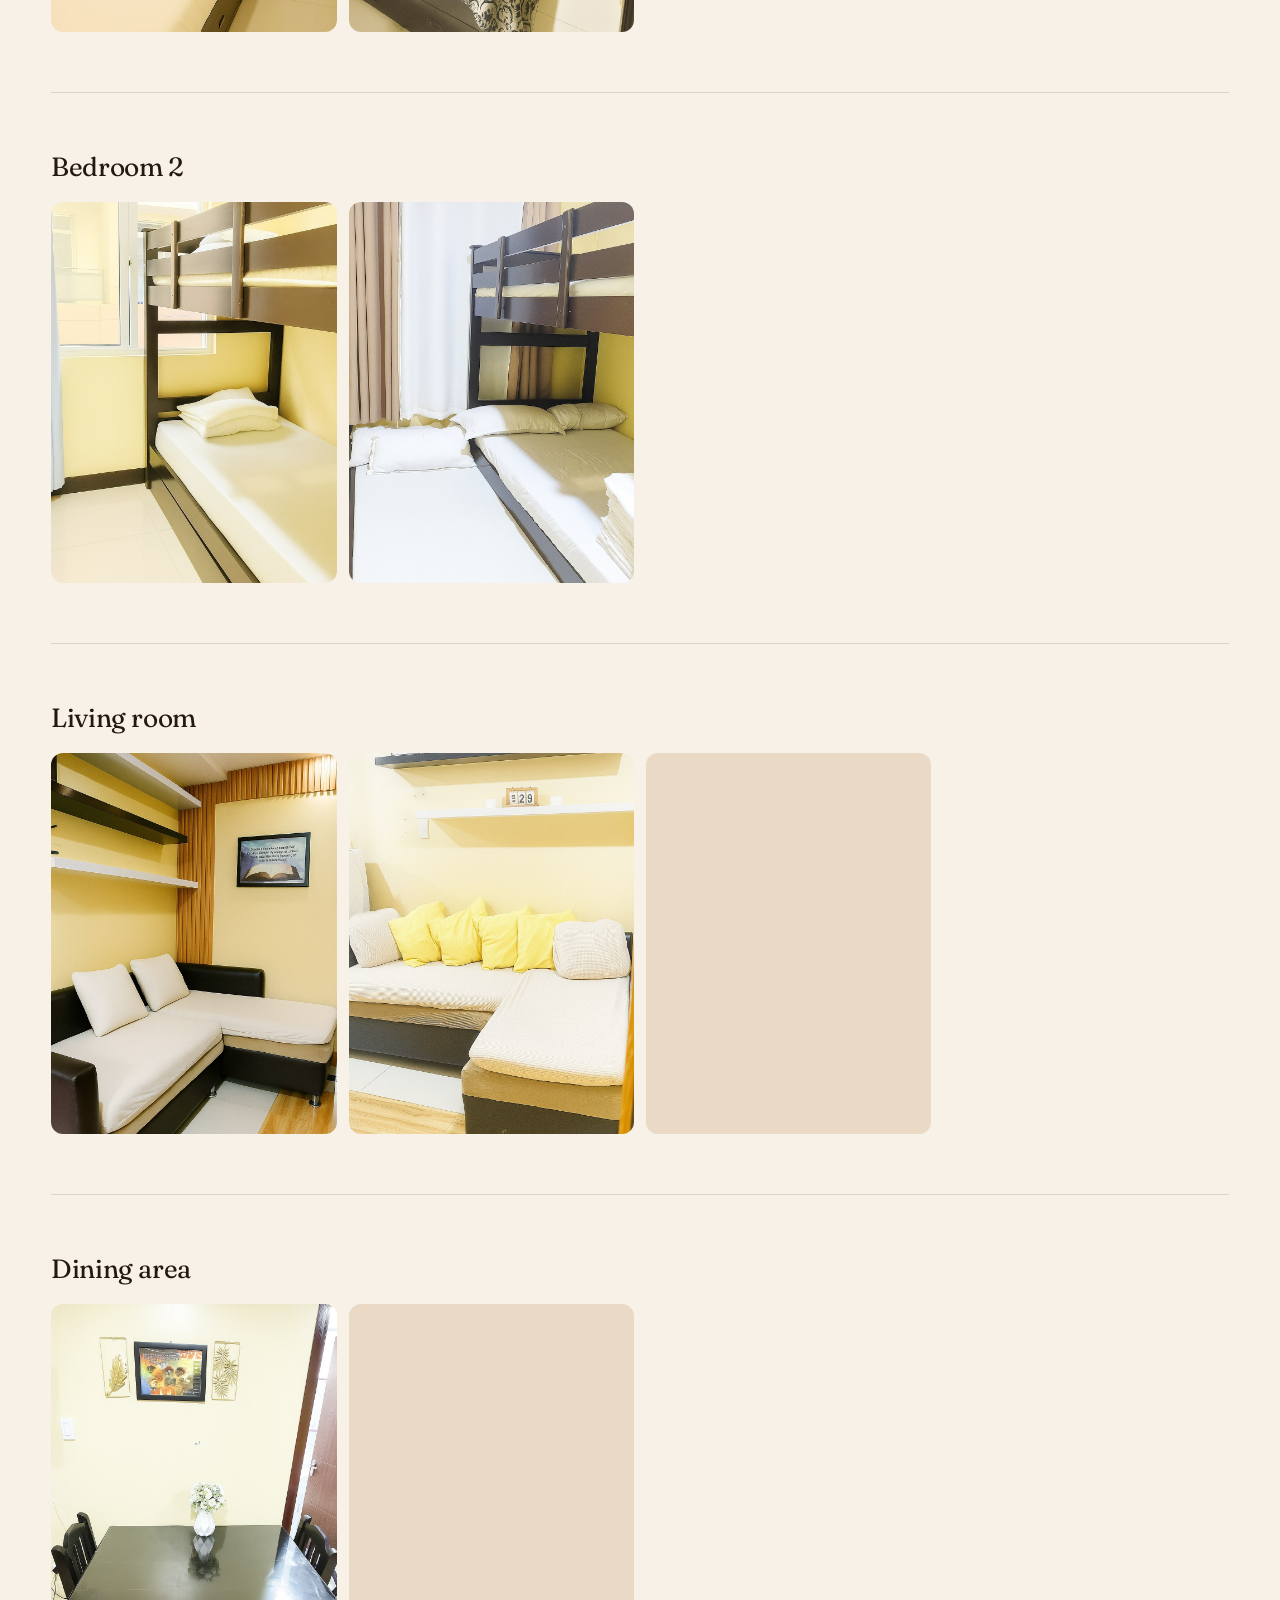
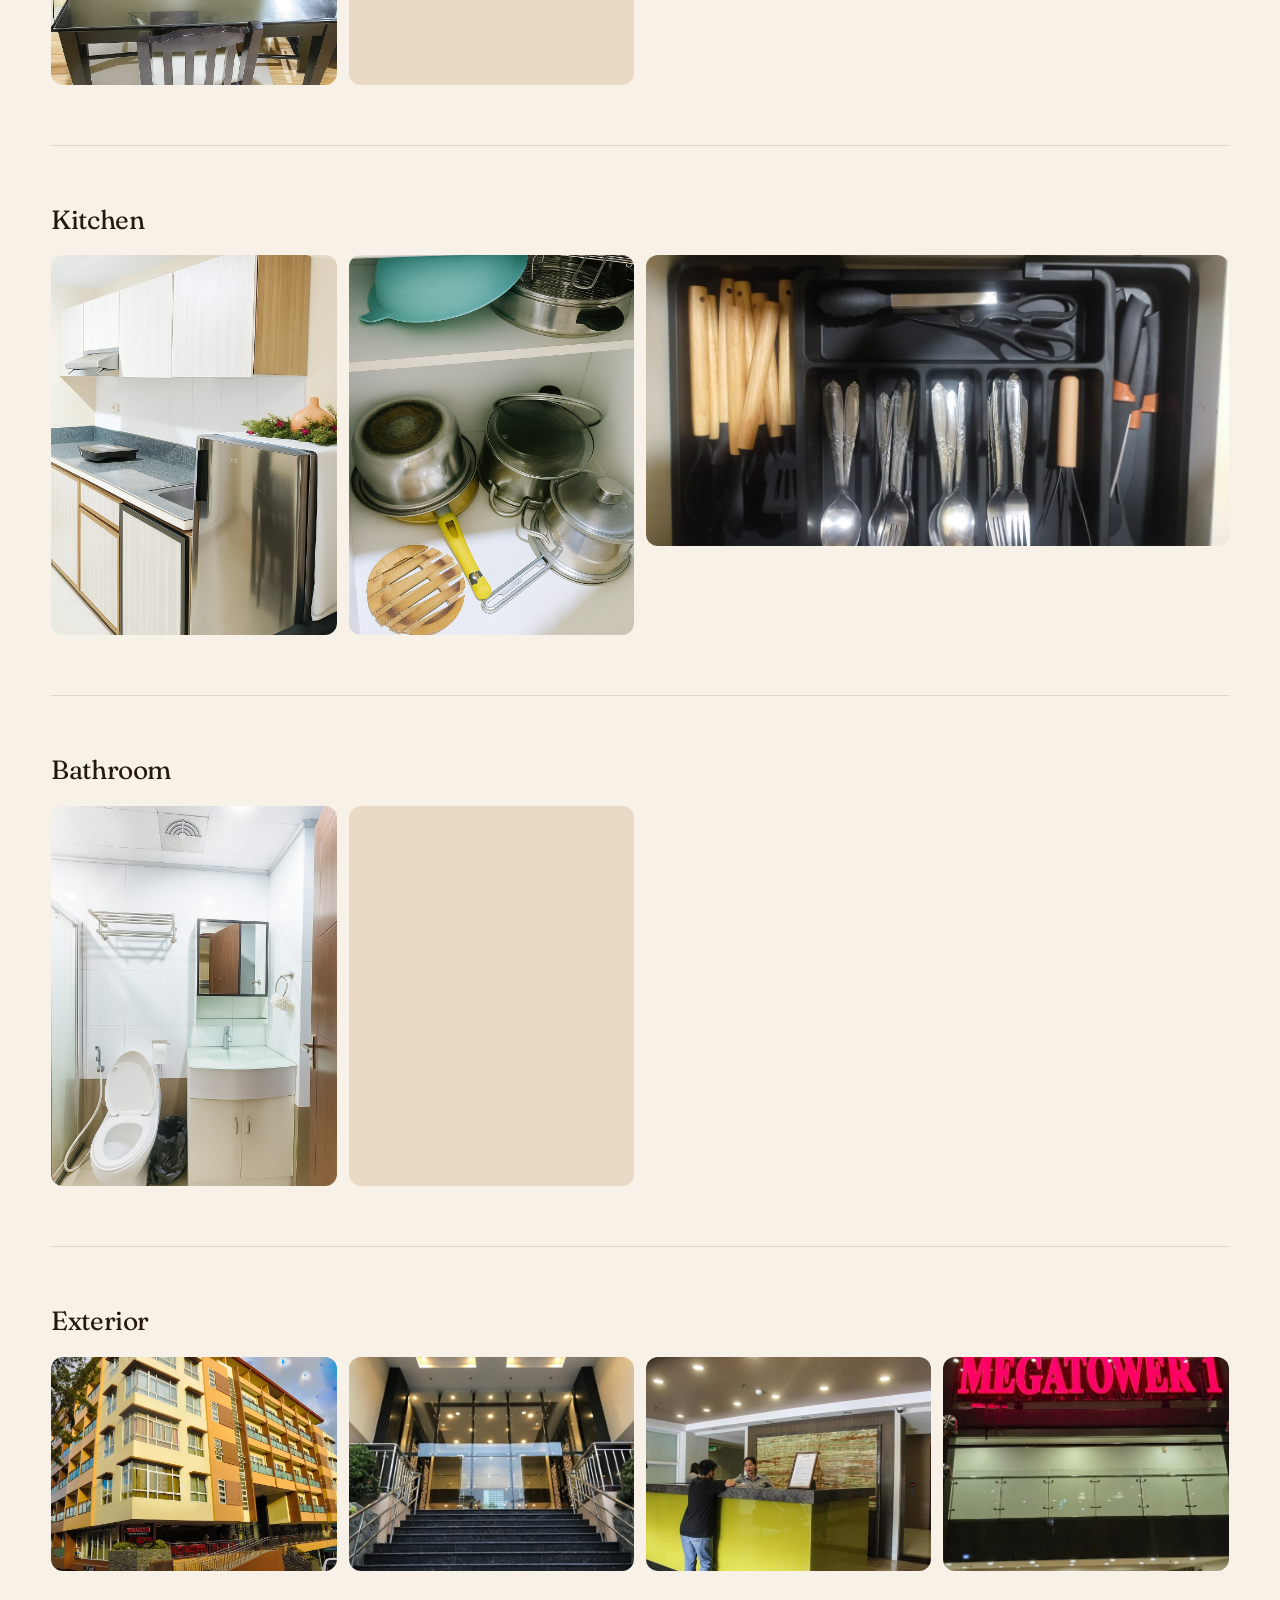
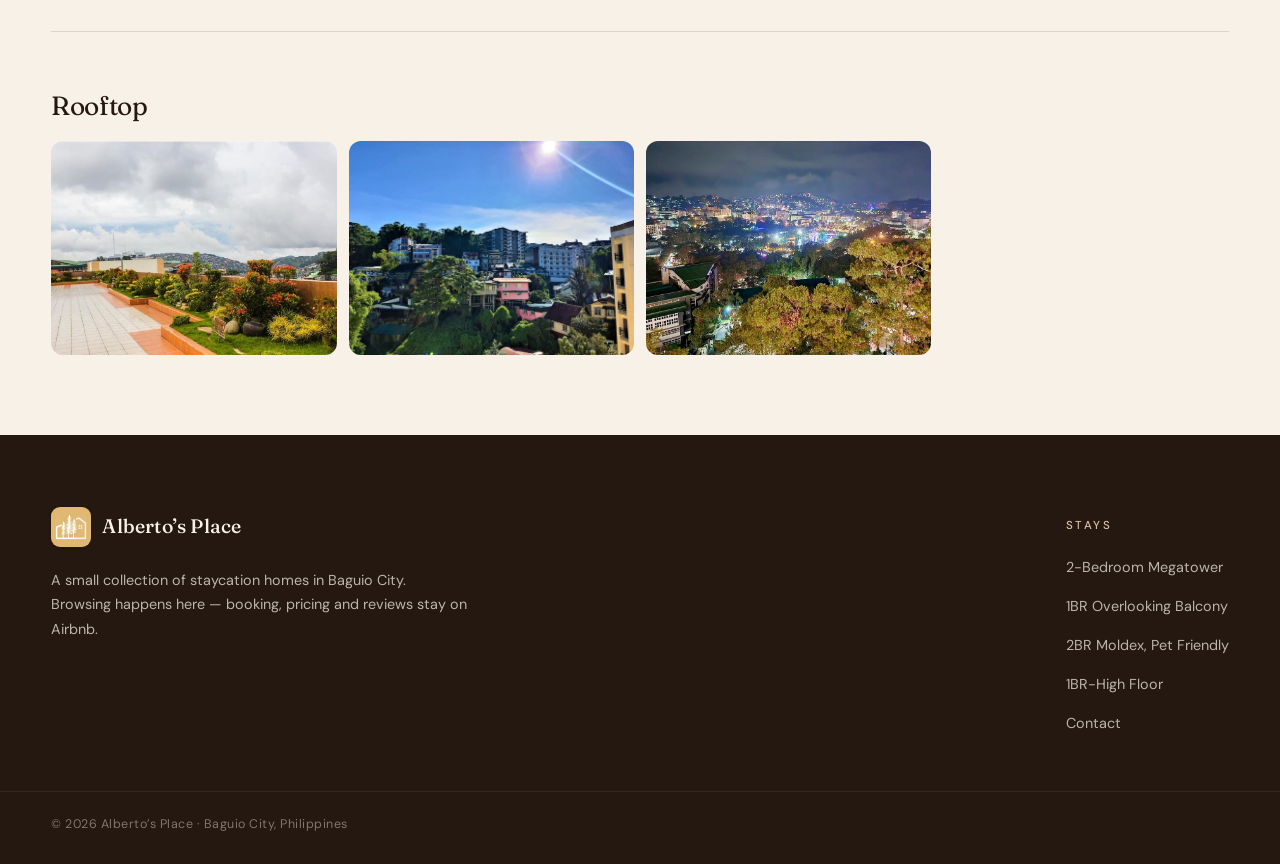
==== commit 334ed3c4: "Add the foggy balcony shot to 1BR-High Floor" ====
--- a/unit-1.html
+++ b/unit-1.html
@@ -12,7 +12,7 @@
 <link href="https://fonts.googleapis.com/css2?family=DM+Sans:opsz,wght@9..40,300;9..40,400;9..40,500&family=Fraunces:ital,opsz,wght@0,9..144,300;0,9..144,400;0,9..144,600;1,9..144,400&display=swap" rel="stylesheet">
 <!-- ?v= is a cache buster — see the note in index.html. Bump both files
      together whenever style.css or main.js changes. -->
-<link rel="stylesheet" href="assets/css/style.css?v=32">
+<link rel="stylesheet" href="assets/css/style.css?v=33">
 </head>
 <body data-unit="unit-1">
 
@@ -229,7 +229,7 @@
   </div>
 </div>
 
-<script src="assets/js/units.js?v=32"></script>
-<script src="assets/js/main.js?v=32"></script>
+<script src="assets/js/units.js?v=33"></script>
+<script src="assets/js/main.js?v=33"></script>
 </body>
 </html>
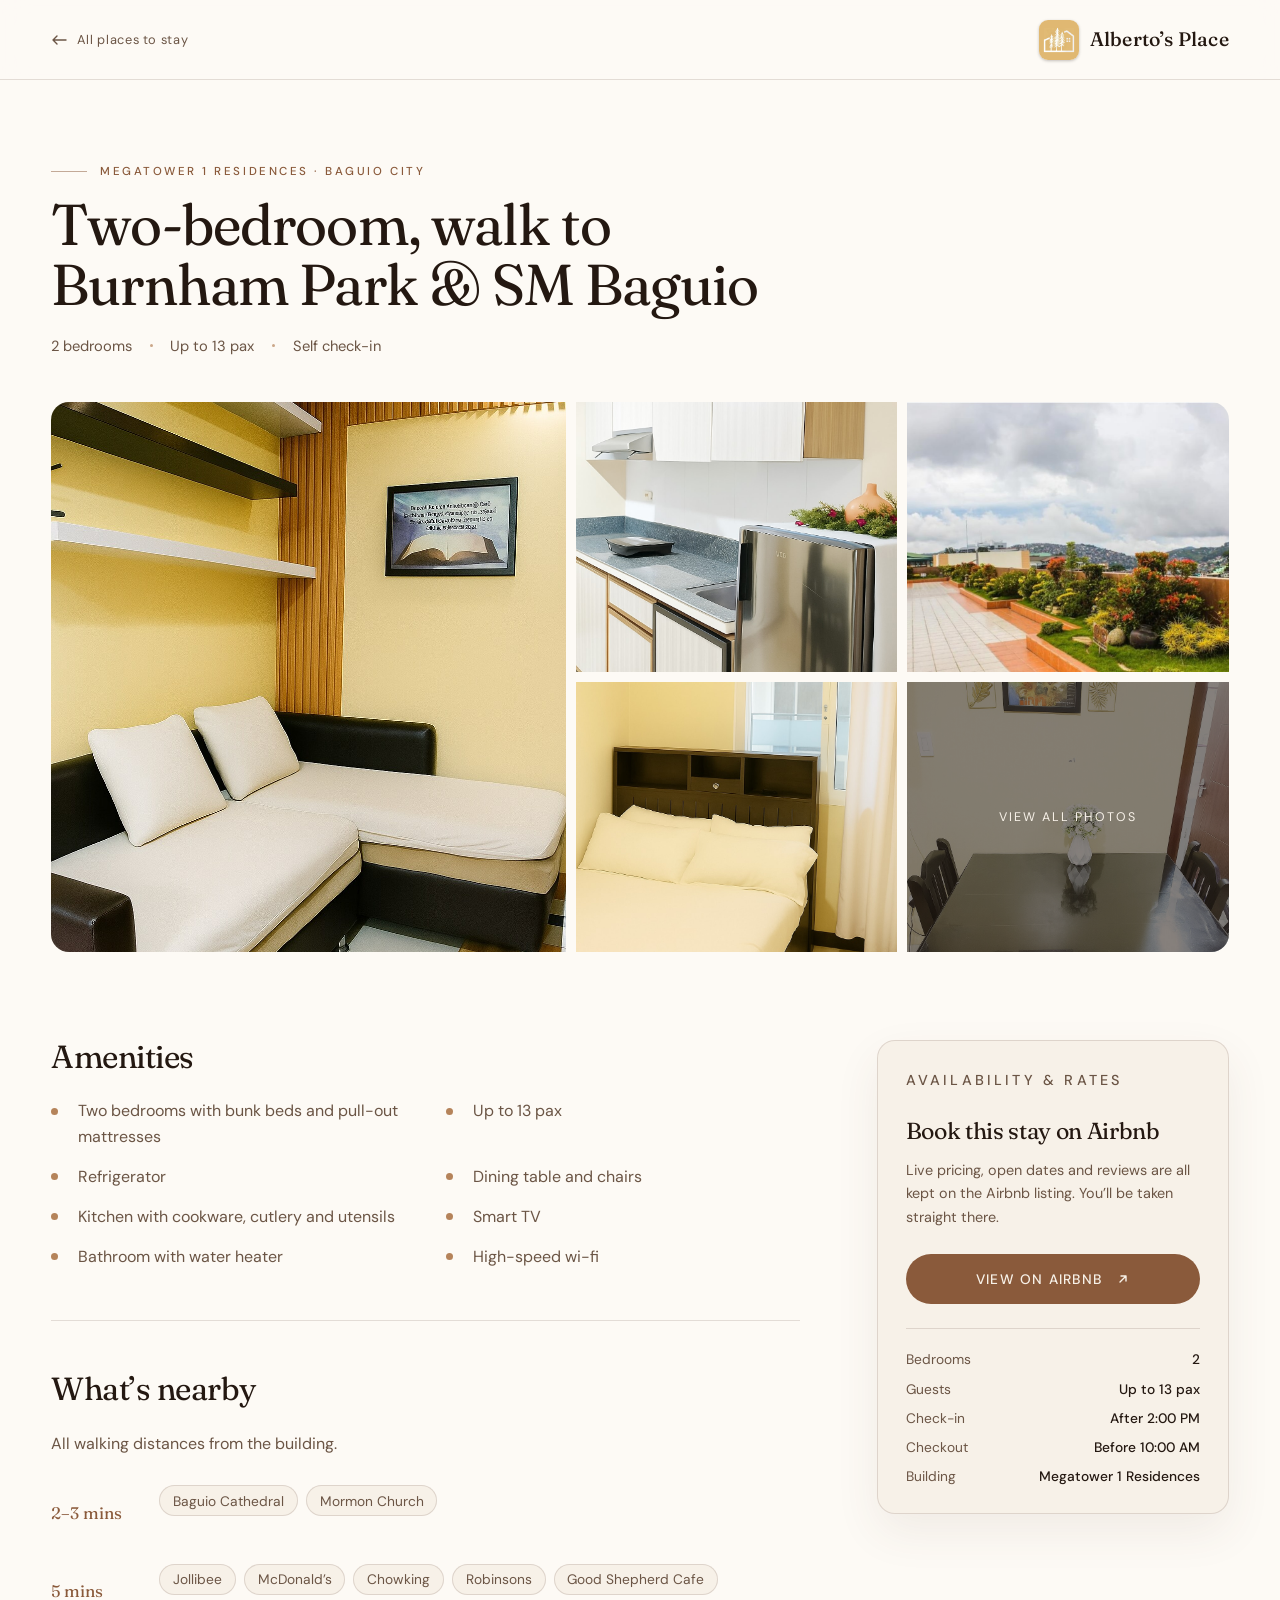
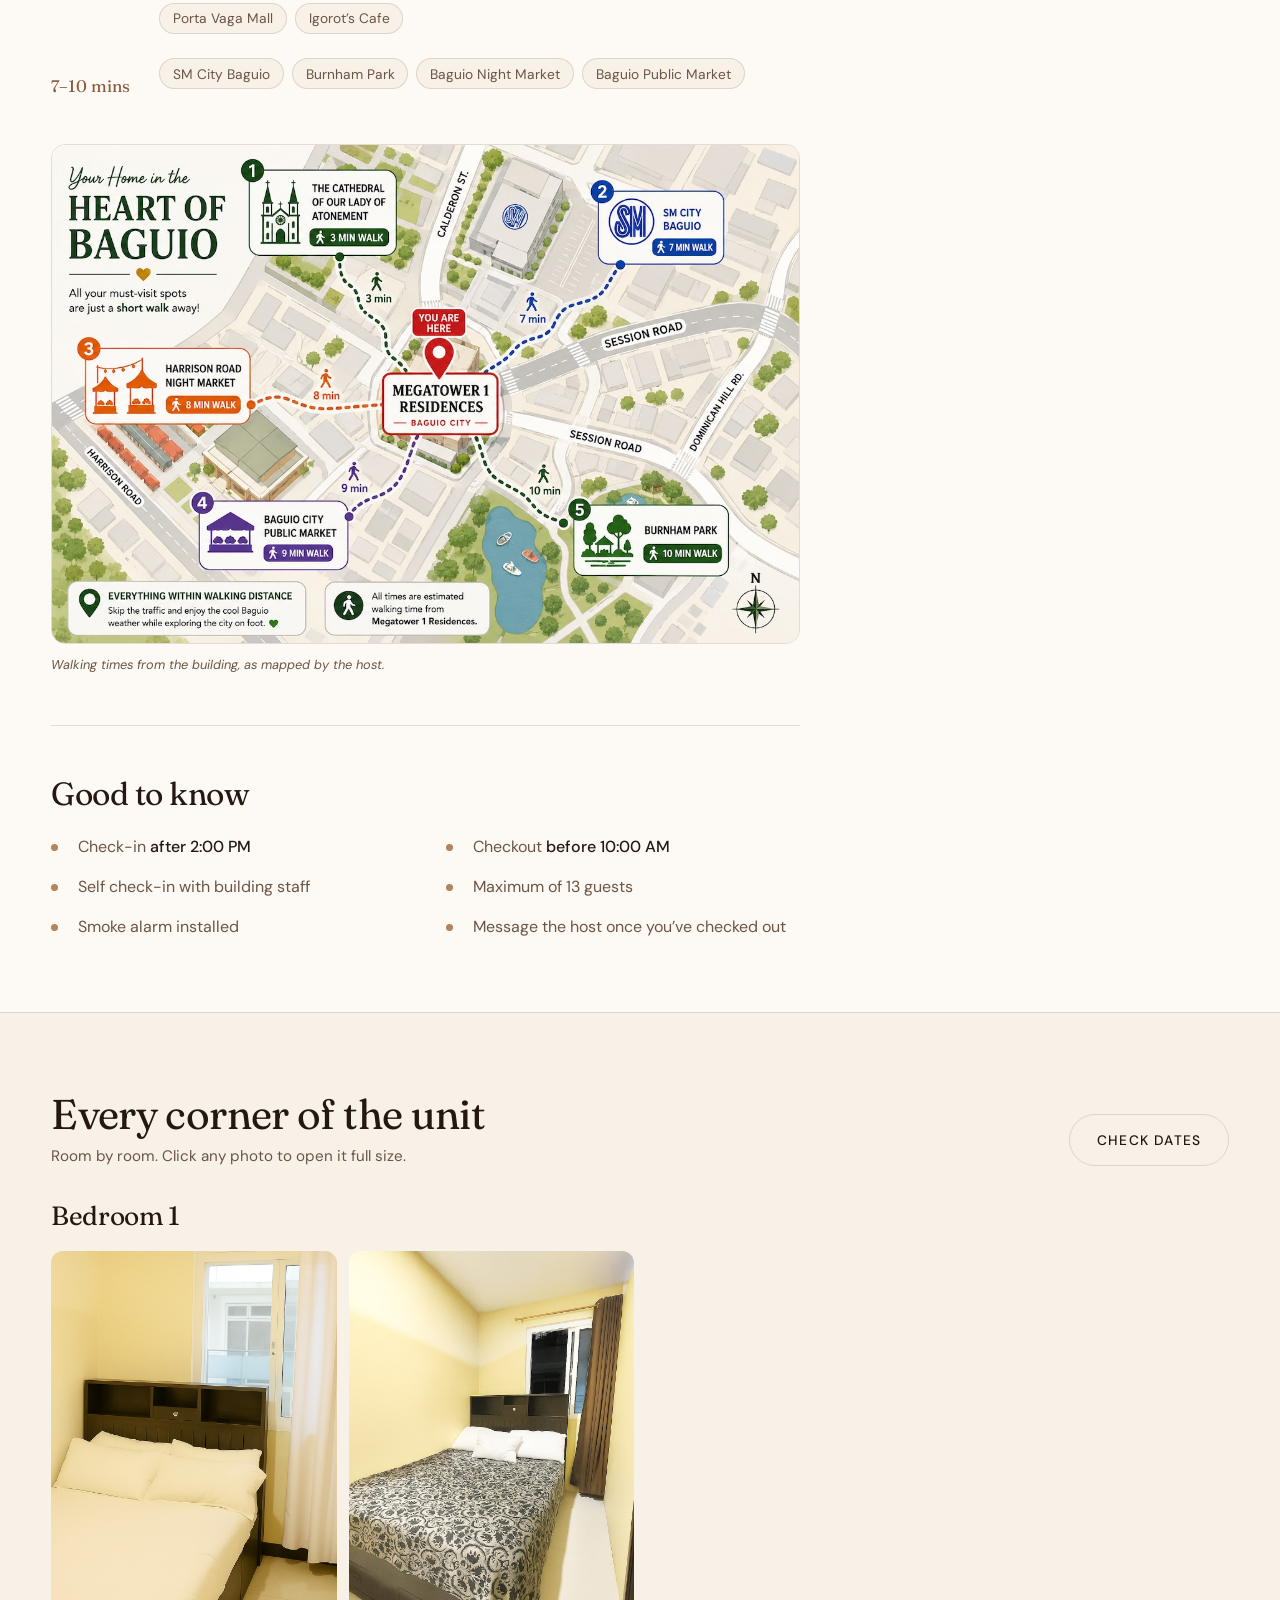
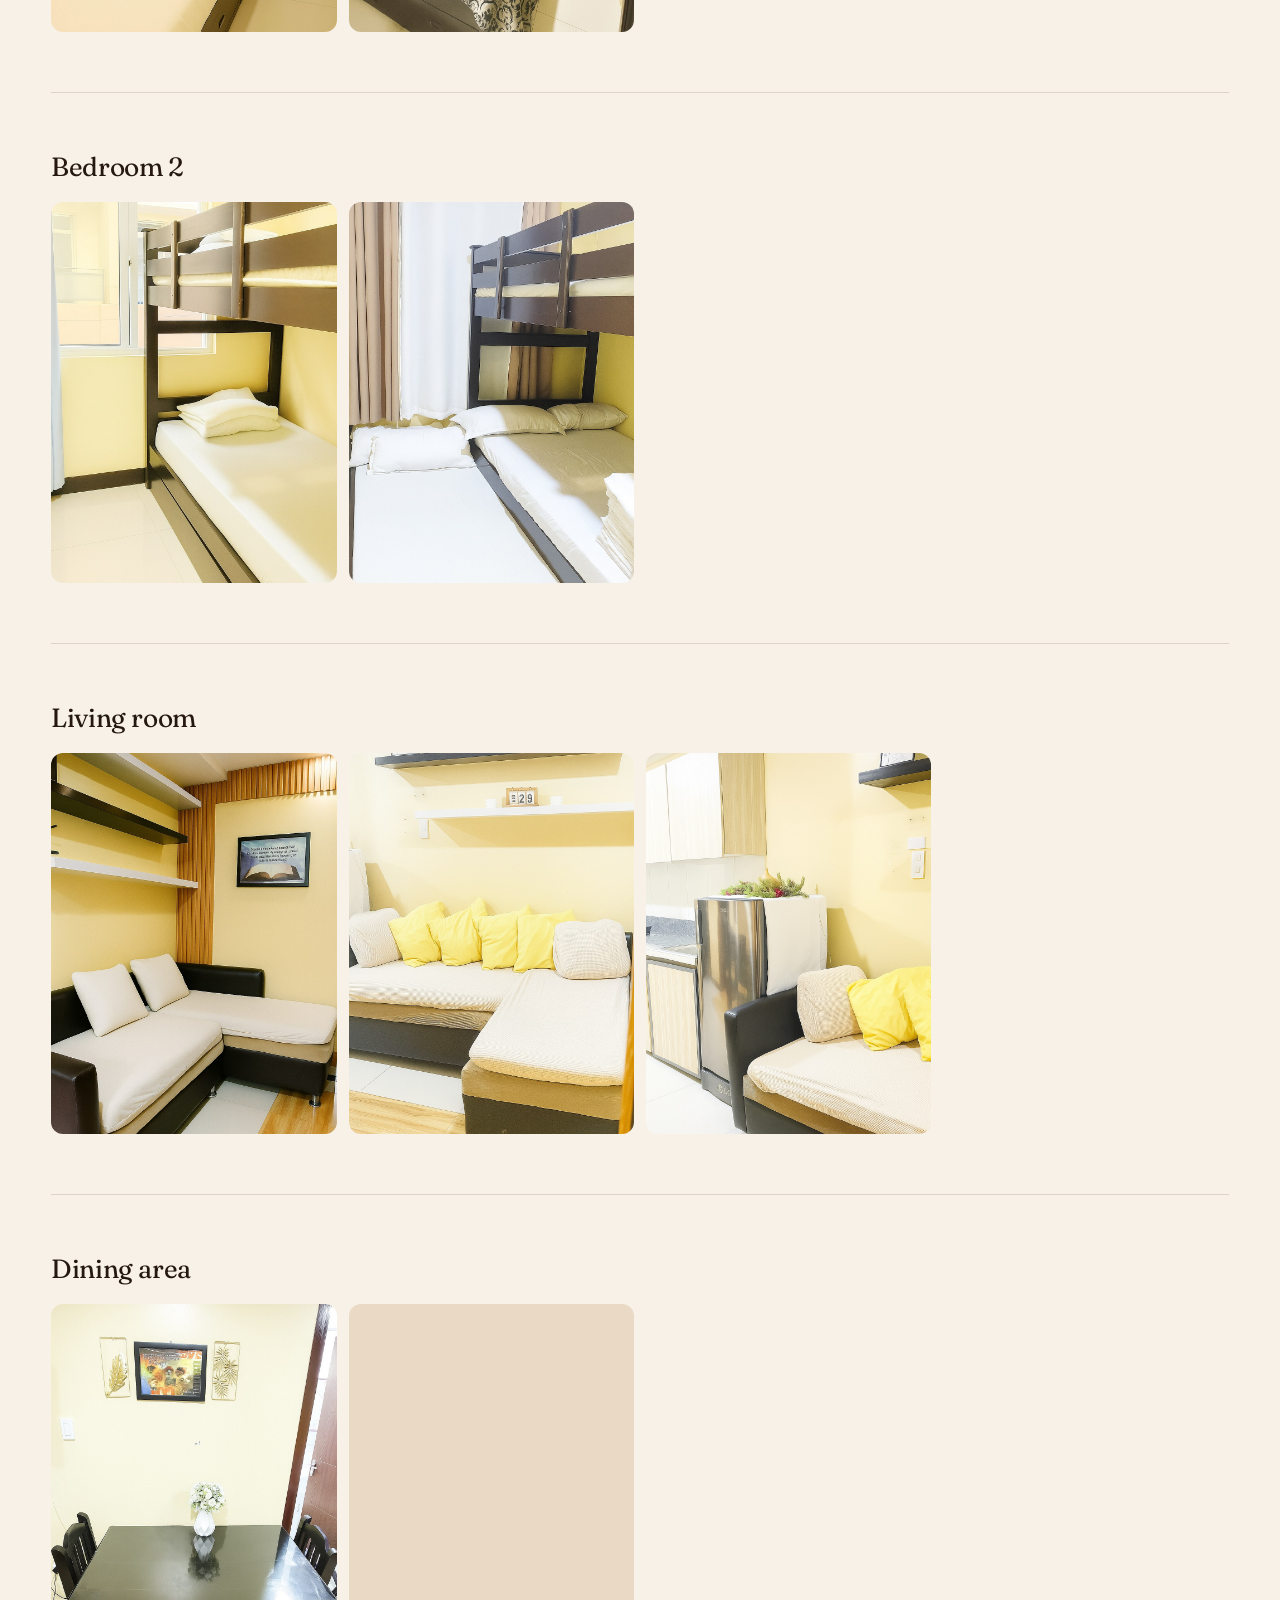
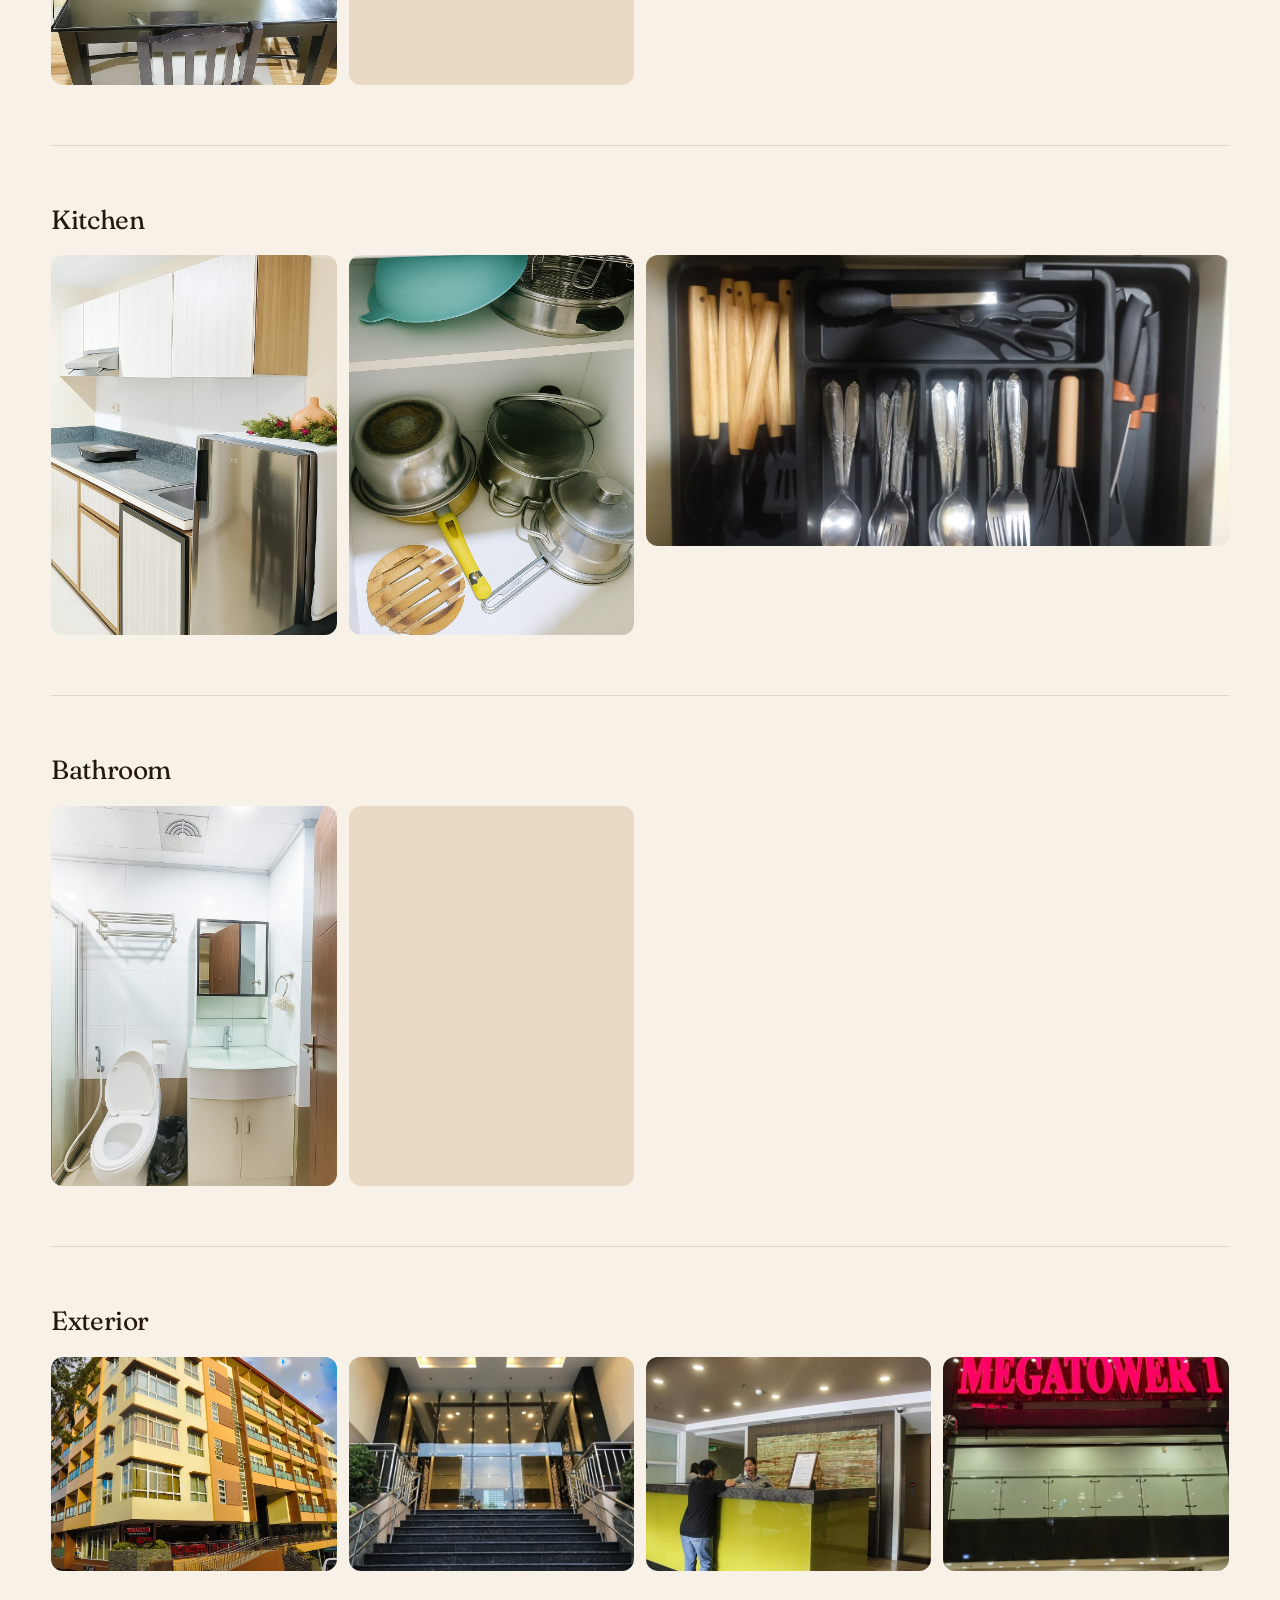
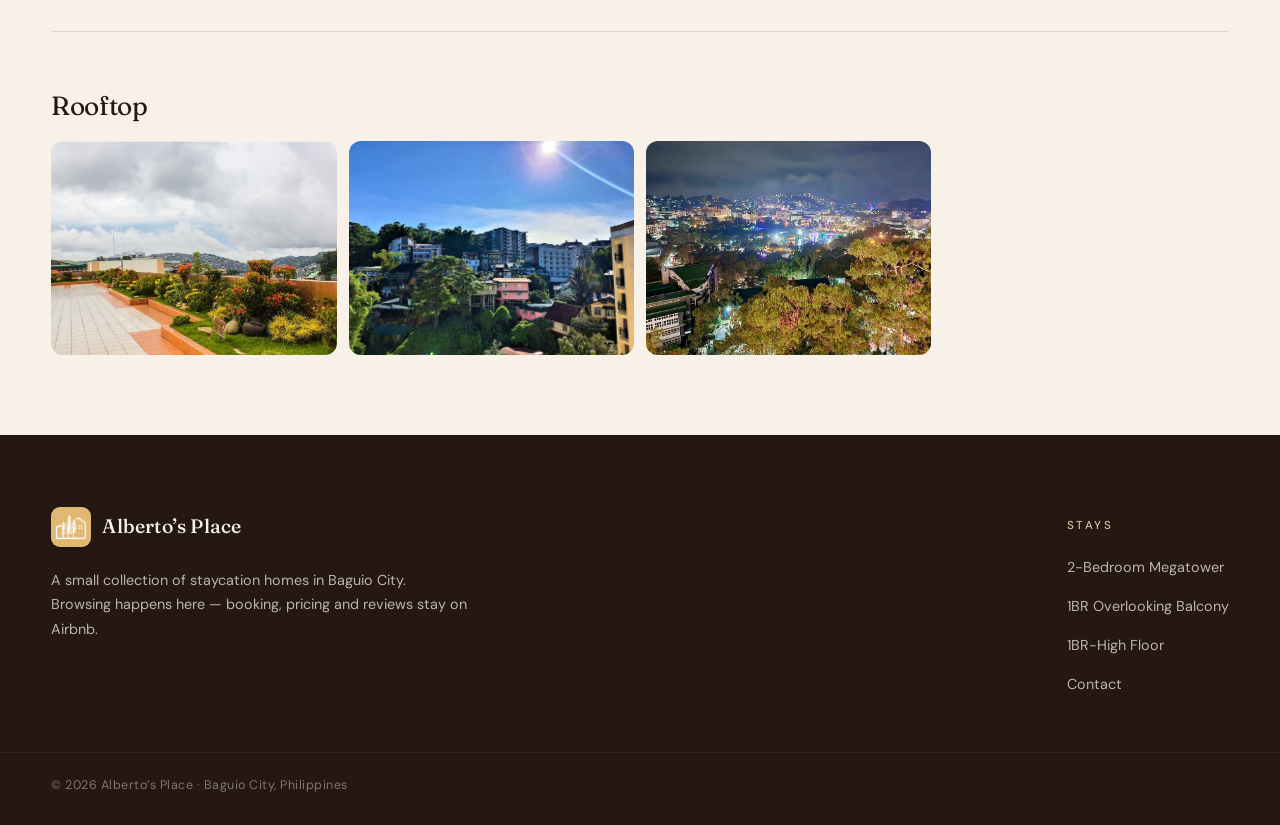
==== commit ac8d9ef3: "Remove the pet-friendly 2-bedroom; renumber the pages 1-3 The Moldex 2-bedroom and its separate solo" ====
--- a/unit-1.html
+++ b/unit-1.html
@@ -12,7 +12,7 @@
 <link href="https://fonts.googleapis.com/css2?family=DM+Sans:opsz,wght@9..40,300;9..40,400;9..40,500&family=Fraunces:ital,opsz,wght@0,9..144,300;0,9..144,400;0,9..144,600;1,9..144,400&display=swap" rel="stylesheet">
 <!-- ?v= is a cache buster — see the note in index.html. Bump both files
      together whenever style.css or main.js changes. -->
-<link rel="stylesheet" href="assets/css/style.css?v=33">
+<link rel="stylesheet" href="assets/css/style.css?v=36">
 </head>
 <body data-unit="unit-1">
 
@@ -203,8 +203,7 @@
       <p class="footer__links" style="margin:0;font-size:0.9rem;line-height:1.6">
         <a href="unit-1.html">2-Bedroom Megatower</a><br>
         <a href="unit-2.html">1BR Overlooking Balcony</a><br>
-        <a href="unit-3.html">2BR Moldex, Pet Friendly</a><br>
-        <a href="unit-4.html">1BR-High Floor</a><br>
+        <a href="unit-3.html">1BR-High Floor</a><br>
         <a href="index.html#contact">Contact</a>
       </p>
     </div>
@@ -229,7 +228,7 @@
   </div>
 </div>
 
-<script src="assets/js/units.js?v=33"></script>
-<script src="assets/js/main.js?v=33"></script>
+<script src="assets/js/units.js?v=36"></script>
+<script src="assets/js/main.js?v=36"></script>
 </body>
 </html>
--- a/assets/css/style.css
+++ b/assets/css/style.css
@@ -144,6 +144,7 @@
    alternate to cross-fade one unit into the next. The long transform makes a
    slow push-in that runs for the whole time a unit is on screen. */
 .hero__layer--reveal {
+  z-index: 1;                     /* JS raises the incoming layer to 2 */
   opacity: 0;
   transform: scale(1.02);
   transition:
@@ -158,7 +159,7 @@
 .hero__scrim {
   position: absolute;
   inset: 0;
-  z-index: 1;
+  z-index: 3;
   background:
     linear-gradient(to right,
       rgba(28, 18, 12, 0.88) 0%,
@@ -183,8 +184,8 @@
    body so the open menu panel isn't painted behind the headline. */
 .hero > .nav,
 .hero > .hero__body { position: relative; }
-.hero > .hero__body { z-index: 2; }
-.hero > .nav        { z-index: 3; }
+.hero > .hero__body { z-index: 4; }
+.hero > .nav        { z-index: 5; }
 
 /* ---------- Nav ---------- */
 
